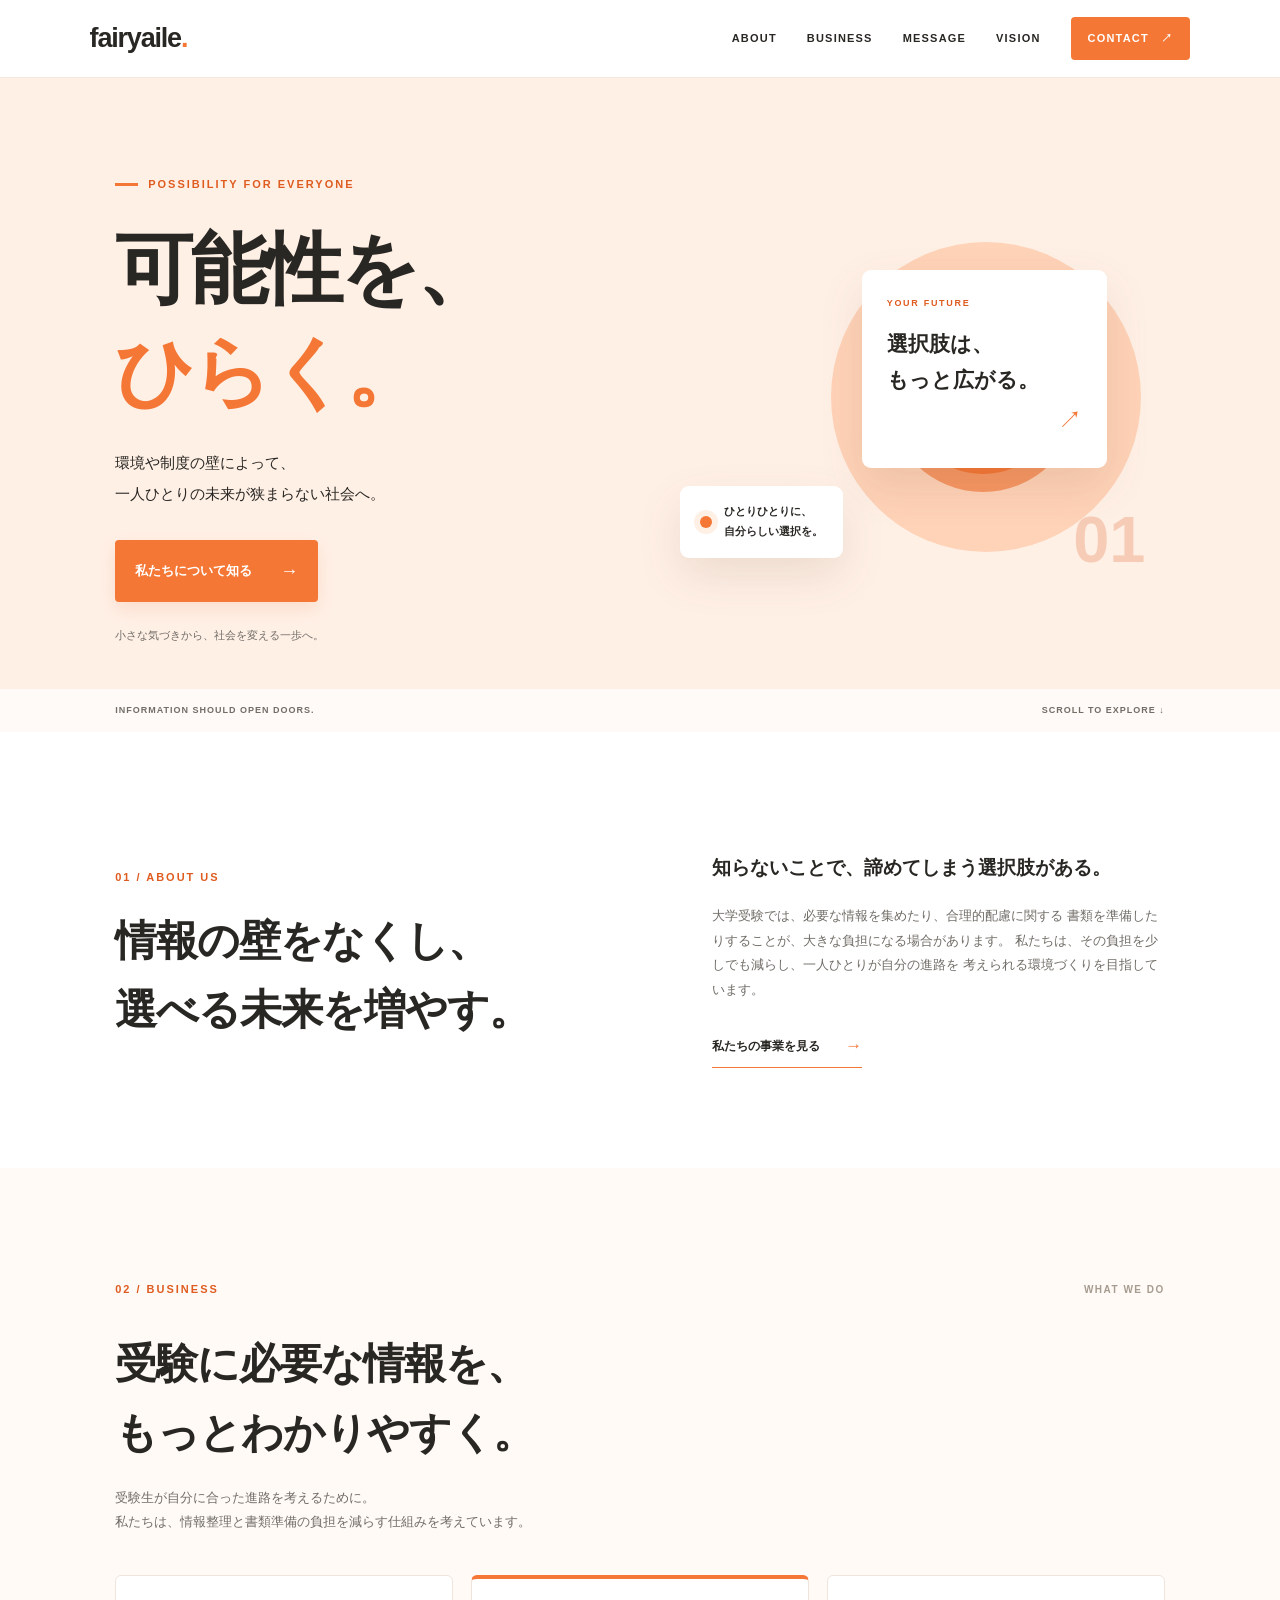
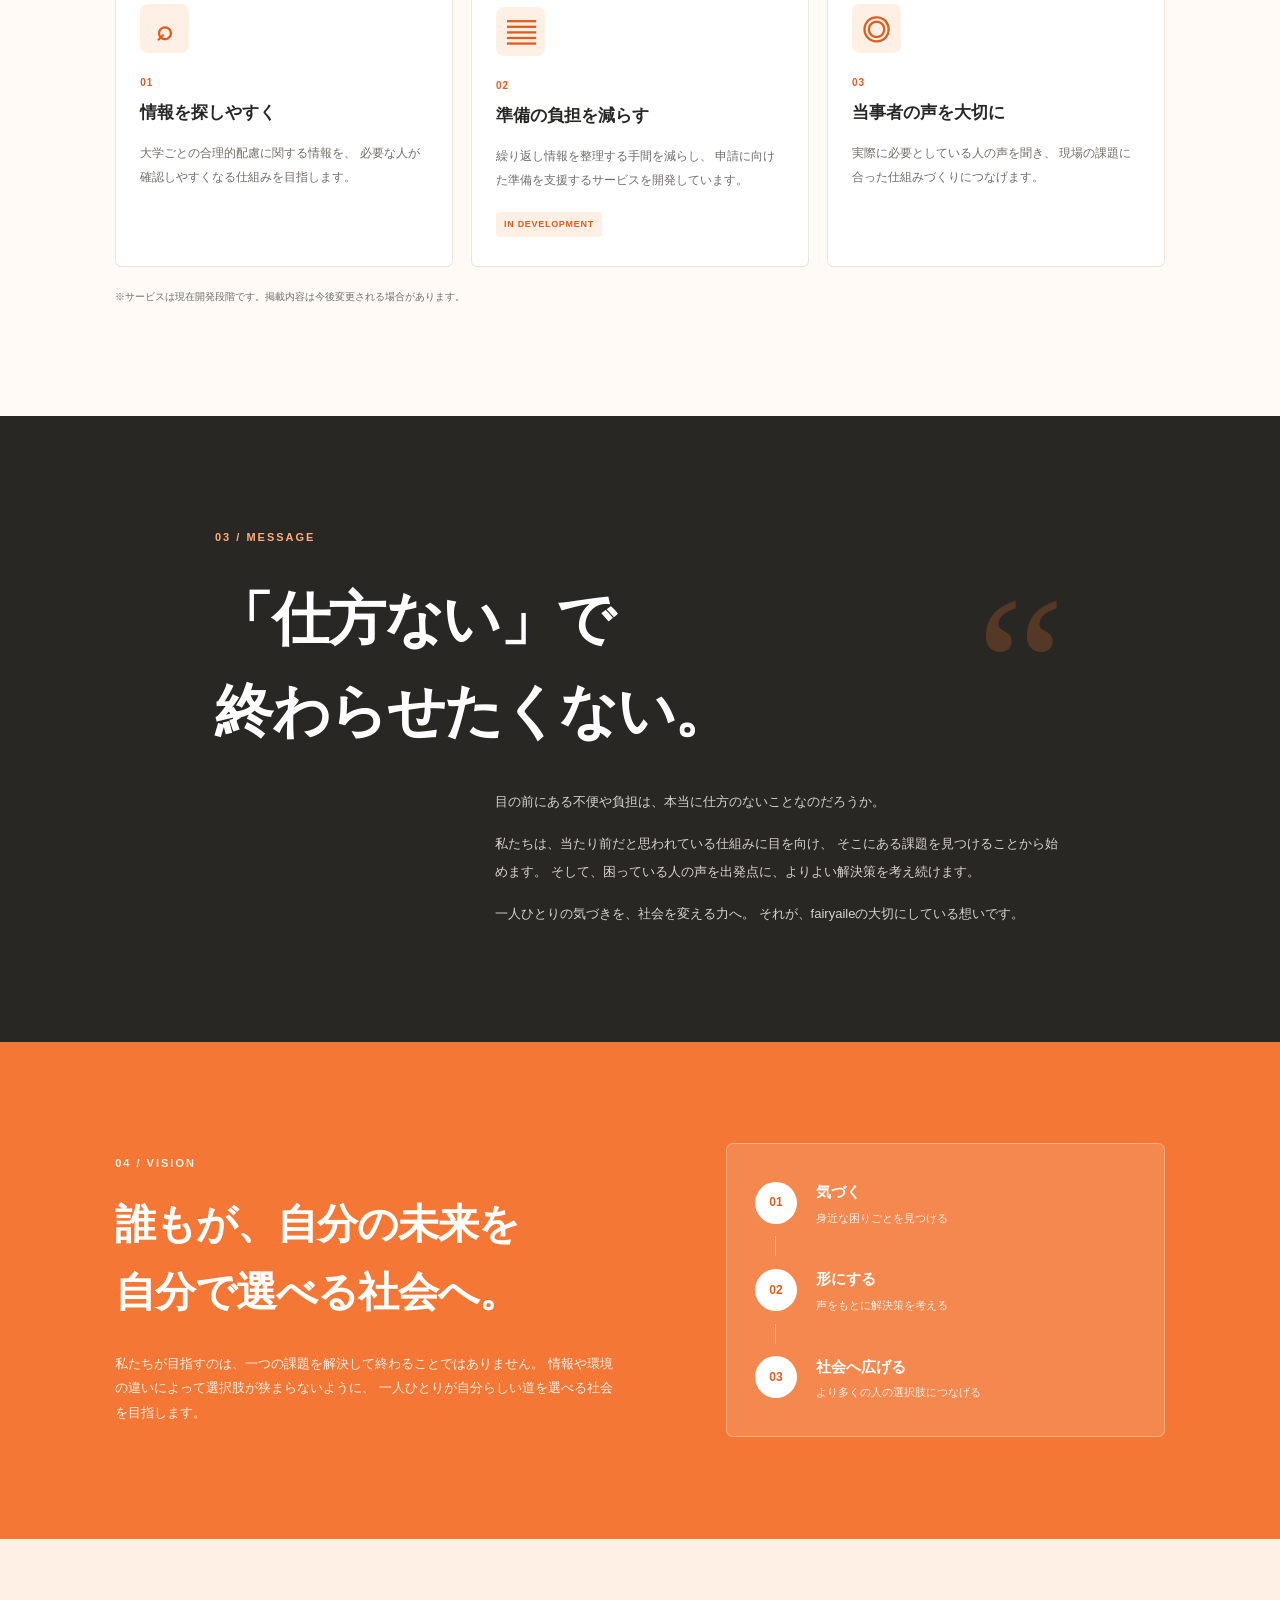
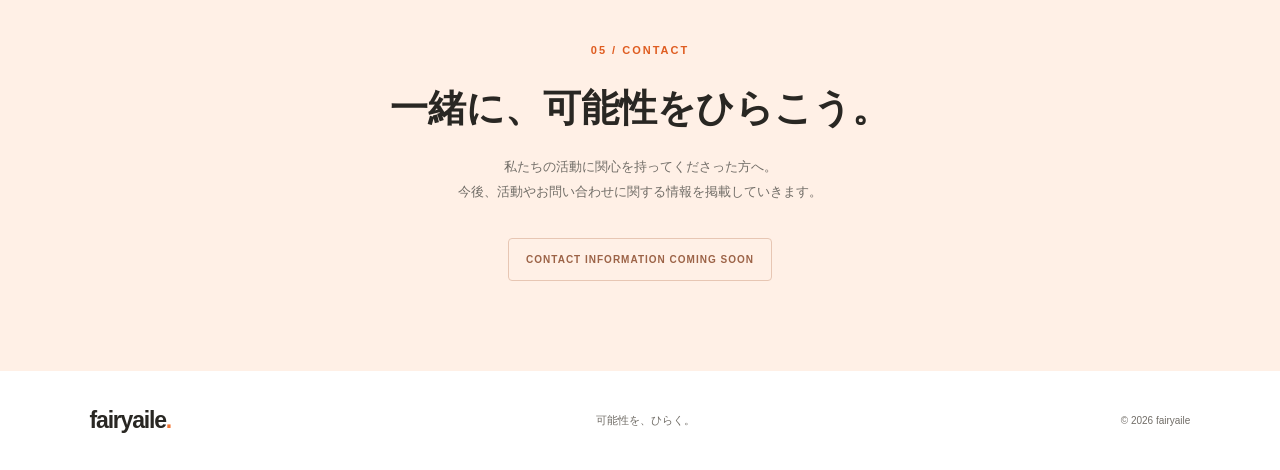
==== index.html @ a276e77e "Add files via upload" ====
<!DOCTYPE html>
<html lang="ja">
<head>
  <meta charset="UTF-8">
  <meta name="viewport" content="width=device-width, initial-scale=1.0">
  <meta name="description" content="fairyaileは、大学受験で合理的配慮を求める受験生の情報整理や書類準備の負担を減らすことを目指しています。">
  <title>fairyaile｜可能性を、ひらく。</title>
  <link rel="stylesheet" href="style.css">
</head>
<body>

  <header class="header">
    <a href="#top" class="logo">fairyaile<span>.</span></a>

    <button class="menu-toggle" aria-label="メニューを開く"
      aria-expanded="false">
      <span></span><span></span>
    </button>

    <nav class="nav">
      <a href="#about">ABOUT</a>
      <a href="#business">BUSINESS</a>
      <a href="#message">MESSAGE</a>
      <a href="#vision">VISION</a>
      <a href="#contact" class="nav-contact">CONTACT <span>↗</span></a>
    </nav>
  </header>

  <main>
    <section class="hero" id="top">
      <div class="hero-content">
        <p class="eyebrow"><span></span> POSSIBILITY FOR EVERYONE</p>

        <h1>可能性を、<br><span>ひらく。</span></h1>

        <p class="hero-description">
          環境や制度の壁によって、<br>
          一人ひとりの未来が狭まらない社会へ。
        </p>

        <a href="#about" class="primary-button">
          私たちについて知る <span>→</span>
        </a>

        <p class="hero-note">小さな気づきから、社会を変える一歩へ。</p>
      </div>

      <div class="hero-visual" aria-label="可能性が広がることを表現したグラフィック">
        <div class="visual-circle circle-back"></div>
        <div class="visual-circle circle-front"></div>
        <div class="visual-card card-one">
          <span class="mini-label">YOUR FUTURE</span>
          <strong>選択肢は、<br>もっと広がる。</strong>
          <span class="card-arrow">↗</span>
        </div>
        <div class="visual-card card-two">
          <span class="small-dot"></span>
          <span>ひとりひとりに、<br>自分らしい選択を。</span>
        </div>
        <div class="visual-number">01</div>
      </div>

      <div class="hero-bottom">
        <span>INFORMATION SHOULD OPEN DOORS.</span>
        <a href="#about">SCROLL TO EXPLORE ↓</a>
      </div>
    </section>

    <section class="section about" id="about">
      <div class="section-heading">
        <p class="section-label">01 / ABOUT US</p>
        <h2>情報の壁をなくし、<br>選べる未来を増やす。</h2>
      </div>

      <div class="about-content">
        <p class="lead">
          知らないことで、諦めてしまう選択肢がある。
        </p>
        <p>
          大学受験では、必要な情報を集めたり、合理的配慮に関する
          書類を準備したりすることが、大きな負担になる場合があります。
          私たちは、その負担を少しでも減らし、一人ひとりが自分の進路を
          考えられる環境づくりを目指しています。
        </p>
        <a href="#business" class="text-link">私たちの事業を見る <span>→</span></a>
      </div>
    </section>

    <section class="section business" id="business">
      <div class="section-topline">
        <p class="section-label">02 / BUSINESS</p>
        <span class="section-index">WHAT WE DO</span>
      </div>

      <h2>受験に必要な情報を、<br>もっとわかりやすく。</h2>

      <p class="section-intro">
        受験生が自分に合った進路を考えるために。<br>
        私たちは、情報整理と書類準備の負担を減らす仕組みを考えています。
      </p>

      <div class="business-grid">
        <article class="business-card">
          <div class="card-icon icon-search">⌕</div>
          <p class="card-number">01</p>
          <h3>情報を探しやすく</h3>
          <p>
            大学ごとの合理的配慮に関する情報を、
            必要な人が確認しやすくなる仕組みを目指します。
          </p>
        </article>

        <article class="business-card featured-card">
          <div class="card-icon icon-document">▤</div>
          <p class="card-number">02</p>
          <h3>準備の負担を減らす</h3>
          <p>
            繰り返し情報を整理する手間を減らし、
            申請に向けた準備を支援するサービスを開発しています。
          </p>
          <span class="development-label">IN DEVELOPMENT</span>
        </article>

        <article class="business-card">
          <div class="card-icon icon-people">◎</div>
          <p class="card-number">03</p>
          <h3>当事者の声を大切に</h3>
          <p>
            実際に必要としている人の声を聞き、
            現場の課題に合った仕組みづくりにつなげます。
          </p>
        </article>
      </div>

      <p class="business-footnote">
        ※サービスは現在開発段階です。掲載内容は今後変更される場合があります。
      </p>
    </section>

    <section class="message" id="message">
      <div class="message-inner">
        <p class="section-label">03 / MESSAGE</p>
        <p class="message-quote">
          「仕方ない」で<br>
          終わらせたくない。
        </p>
        <div class="message-text">
          <p>
            目の前にある不便や負担は、本当に仕方のないことなのだろうか。
          </p>
          <p>
            私たちは、当たり前だと思われている仕組みに目を向け、
            そこにある課題を見つけることから始めます。
            そして、困っている人の声を出発点に、よりよい解決策を考え続けます。
          </p>
          <p>
            一人ひとりの気づきを、社会を変える力へ。
            それが、fairyaileの大切にしている想いです。
          </p>
        </div>
        <div class="message-decoration">“</div>
      </div>
    </section>

    <section class="vision" id="vision">
      <div class="vision-copy">
        <p class="section-label">04 / VISION</p>
        <h2>誰もが、自分の未来を<br>自分で選べる社会へ。</h2>
        <p>
          私たちが目指すのは、一つの課題を解決して終わることではありません。
          情報や環境の違いによって選択肢が狭まらないように、
          一人ひとりが自分らしい道を選べる社会を目指します。
        </p>
      </div>

      <div class="vision-steps">
        <div class="vision-step">
          <span>01</span>
          <div>
            <strong>気づく</strong>
            <p>身近な困りごとを見つける</p>
          </div>
        </div>
        <div class="step-line"></div>
        <div class="vision-step">
          <span>02</span>
          <div>
            <strong>形にする</strong>
            <p>声をもとに解決策を考える</p>
          </div>
        </div>
        <div class="step-line"></div>
        <div class="vision-step">
          <span>03</span>
          <div>
            <strong>社会へ広げる</strong>
            <p>より多くの人の選択肢につなげる</p>
          </div>
        </div>
      </div>
    </section>

    <section class="contact" id="contact">
      <p class="section-label">05 / CONTACT</p>
      <h2>一緒に、可能性をひらこう。</h2>
      <p>
        私たちの活動に関心を持ってくださった方へ。<br>
        今後、活動やお問い合わせに関する情報を掲載していきます。
      </p>
      <span class="contact-note">CONTACT INFORMATION COMING SOON</span>
    </section>
  </main>

  <footer class="footer">
    <a href="#top" class="logo footer-logo">fairyaile<span>.</span></a>
    <p>可能性を、ひらく。</p>
    <span class="copyright">© <span id="year"></span> fairyaile</span>
  </footer>

  <script src="script.js"></script>
</body>
</html>
---- style.css ----
:root {
  --orange: #f47735;
  --orange-dark: #df5c20;
  --orange-light: #fff0e6;
  --cream: #fffaf6;
  --ink: #292723;
  --muted: #716d67;
  --line: #eee4dc;
  --white: #ffffff;
}

* {
  box-sizing: border-box;
}

html {
  scroll-behavior: smooth;
  scroll-padding-top: 90px;
}

body {
  margin: 0;
  background: var(--white);
  color: var(--ink);
  font-family: "Noto Sans JP", "Yu Gothic", Meiryo, sans-serif;
  line-height: 1.9;
}

a {
  color: inherit;
  text-decoration: none;
}

button {
  font: inherit;
}

.header {
  position: sticky;
  top: 0;
  z-index: 100;
  height: 78px;
  padding: 0 7%;
  display: flex;
  align-items: center;
  justify-content: space-between;
  background: rgba(255, 255, 255, 0.96);
  border-bottom: 1px solid #f3e9e1;
}

.logo {
  font-size: 27px;
  font-weight: 800;
  letter-spacing: -1.2px;
  line-height: 1;
}

.logo span {
  color: var(--orange);
}

.nav {
  display: flex;
  align-items: center;
  gap: 30px;
  font-size: 11px;
  font-weight: 700;
  letter-spacing: 1.2px;
}

.nav a {
  transition: color 0.2s ease;
}

.nav a:hover,
.text-link:hover {
  color: var(--orange-dark);
}

.nav .nav-contact {
  background: var(--orange);
  color: white;
  padding: 11px 17px;
  border-radius: 4px;
}

.nav-contact span {
  margin-left: 8px;
}

.menu-toggle {
  display: none;
}

.hero {
  position: relative;
  overflow: hidden;
  min-height: 610px;
  padding: 85px 9% 75px;
  background: var(--orange-light);
  display: grid;
  grid-template-columns: 1.05fr 0.95fr;
  align-items: center;
  gap: 30px;
}

.hero-content {
  position: relative;
  z-index: 2;
}

.eyebrow,
.section-label {
  color: var(--orange-dark);
  font-size: 11px;
  font-weight: 800;
  letter-spacing: 2px;
}

.eyebrow {
  display: flex;
  align-items: center;
  gap: 10px;
}

.eyebrow span {
  display: inline-block;
  width: 23px;
  height: 3px;
  background: var(--orange);
}

.hero h1 {
  margin: 23px 0;
  font-size: clamp(50px, 6.2vw, 78px);
  line-height: 1.32;
  letter-spacing: -3px;
  font-weight: 800;
}

.hero h1 span {
  color: var(--orange);
}

.hero-description {
  margin-bottom: 30px;
  font-size: 15px;
  line-height: 2.1;
}

.primary-button {
  display: inline-flex;
  align-items: center;
  justify-content: space-between;
  gap: 28px;
  padding: 14px 20px;
  background: var(--orange);
  color: white;
  border-radius: 4px;
  font-size: 13px;
  font-weight: 700;
  box-shadow: 0 7px 18px rgba(223, 92, 32, 0.13);
  transition: background 0.2s, transform 0.2s;
}

.primary-button:hover {
  background: var(--orange-dark);
  transform: translateY(-2px);
}

.primary-button span {
  font-size: 18px;
}

.hero-note {
  margin-top: 23px;
  font-size: 11px;
  color: var(--muted);
}

.hero-visual {
  position: relative;
  min-height: 400px;
}

.visual-circle {
  position: absolute;
  border-radius: 50%;
}

.circle-back {
  width: 310px;
  height: 310px;
  right: 5%;
  top: 8%;
  background: #ffd3b8;
}

.circle-front {
  width: 190px;
  height: 190px;
  right: 18%;
  top: 23%;
  background: var(--orange);
  border: 18px solid rgba(255, 255, 255, 0.23);
}

.visual-card {
  position: absolute;
  z-index: 2;
  background: white;
  border-radius: 9px;
  box-shadow: 0 18px 45px rgba(111, 63, 34, 0.12);
}

.card-one {
  width: 245px;
  right: 12%;
  top: 15%;
  padding: 25px;
}

.mini-label {
  display: block;
  color: var(--orange-dark);
  font-size: 9px;
  letter-spacing: 1.7px;
  font-weight: 800;
}

.card-one strong {
  display: block;
  margin-top: 14px;
  font-size: 21px;
  line-height: 1.7;
}

.card-arrow {
  display: block;
  text-align: right;
  color: var(--orange);
  font-size: 24px;
}

.card-two {
  left: 0;
  bottom: 13%;
  display: flex;
  align-items: center;
  gap: 12px;
  padding: 16px 20px;
  font-size: 11px;
  font-weight: 700;
  line-height: 1.8;
}

.small-dot {
  width: 12px;
  height: 12px;
  flex: 0 0 12px;
  border-radius: 50%;
  background: var(--orange);
  box-shadow: 0 0 0 6px var(--orange-light);
}

.visual-number {
  position: absolute;
  bottom: 2%;
  right: 4%;
  color: rgba(223, 92, 32, 0.24);
  font-size: 65px;
  font-weight: 800;
}

.hero-bottom {
  position: absolute;
  bottom: 0;
  left: 0;
  width: 100%;
  min-height: 43px;
  padding: 0 9%;
  display: flex;
  align-items: center;
  justify-content: space-between;
  background: rgba(255, 255, 255, 0.7);
  font-size: 9px;
  font-weight: 700;
  letter-spacing: 1px;
  color: var(--muted);
}

.section {
  padding: 100px 9%;
}

.about {
  display: grid;
  grid-template-columns: 1fr 0.9fr;
  gap: 9%;
  align-items: center;
}

.section-heading h2,
.business h2,
.vision h2 {
  margin: 18px 0 0;
  font-size: clamp(28px, 3.5vw, 42px);
  line-height: 1.65;
  letter-spacing: -1px;
}

.about-content .lead {
  font-size: 19px;
  font-weight: 800;
  line-height: 1.8;
}

.about-content > p:not(.lead) {
  font-size: 13px;
  color: var(--muted);
}

.text-link {
  display: inline-flex;
  gap: 25px;
  align-items: center;
  margin-top: 14px;
  padding-bottom: 5px;
  border-bottom: 1px solid var(--orange);
  font-size: 12px;
  font-weight: 800;
  transition: color 0.2s;
}

.text-link span {
  color: var(--orange);
  font-size: 17px;
}

.business {
  background: var(--cream);
}

.section-topline {
  display: flex;
  align-items: center;
  justify-content: space-between;
}

.section-index {
  color: #a69b90;
  font-size: 10px;
  letter-spacing: 1.5px;
  font-weight: 700;
}

.section-intro {
  margin: 18px 0 40px;
  font-size: 13px;
  color: var(--muted);
}

.business-grid {
  display: grid;
  grid-template-columns: repeat(3, 1fr);
  gap: 18px;
}

.business-card {
  position: relative;
  min-height: 285px;
  padding: 28px 24px;
  background: white;
  border: 1px solid var(--line);
  border-radius: 6px;
  transition: transform 0.2s, box-shadow 0.2s;
}

.business-card:hover {
  transform: translateY(-4px);
  box-shadow: 0 14px 30px rgba(80, 54, 34, 0.07);
}

.featured-card {
  border-top: 4px solid var(--orange);
}

.card-icon {
  display: grid;
  place-items: center;
  width: 49px;
  height: 49px;
  border-radius: 8px;
  background: var(--orange-light);
  color: var(--orange-dark);
  font-size: 28px;
  font-weight: 700;
}

.card-number {
  margin: 20px 0 5px;
  color: var(--orange-dark);
  font-size: 10px;
  font-weight: 800;
  letter-spacing: 1px;
}

.business-card h3 {
  margin: 5px 0 12px;
  font-size: 17px;
}

.business-card > p:not(.card-number) {
  font-size: 12px;
  color: var(--muted);
  line-height: 2;
}

.development-label {
  display: inline-block;
  margin-top: 8px;
  padding: 4px 8px;
  border-radius: 3px;
  background: var(--orange-light);
  color: var(--orange-dark);
  font-size: 9px;
  font-weight: 800;
  letter-spacing: 0.7px;
}

.business-footnote {
  margin-top: 20px;
  color: var(--muted);
  font-size: 10px;
}

.message {
  padding: 100px 9%;
  background: #292723;
  color: white;
}

.message-inner {
  position: relative;
  max-width: 850px;
  margin: auto;
}

.message .section-label {
  color: #ffad7d;
}

.message-quote {
  position: relative;
  z-index: 1;
  margin: 25px 0 30px;
  font-size: clamp(36px, 5vw, 58px);
  line-height: 1.6;
  font-weight: 800;
  letter-spacing: -1.5px;
}

.message-text {
  max-width: 570px;
  margin-left: auto;
  color: #d8d3ce;
  font-size: 13px;
  line-height: 2.2;
}

.message-decoration {
  position: absolute;
  top: 40px;
  right: 0;
  color: rgba(244, 119, 53, 0.22);
  font-family: Georgia, serif;
  font-size: 200px;
  line-height: 1;
}

.vision {
  display: grid;
  grid-template-columns: 1fr 0.85fr;
  gap: 9%;
  align-items: center;
  padding: 100px 9%;
  background: var(--orange);
  color: white;
}

.vision .section-label {
  color: #fff0e6;
}

.vision h2 {
  font-size: clamp(29px, 3.4vw, 41px);
}

.vision-copy > p:last-child {
  margin-top: 25px;
  max-width: 500px;
  font-size: 13px;
  color: rgba(255, 255, 255, 0.9);
}

.vision-steps {
  padding: 25px 28px;
  background: rgba(255, 255, 255, 0.13);
  border: 1px solid rgba(255, 255, 255, 0.3);
  border-radius: 7px;
}

.vision-step {
  display: flex;
  align-items: center;
  gap: 19px;
  padding: 8px 0;
}

.vision-step > span {
  display: grid;
  place-items: center;
  width: 42px;
  height: 42px;
  flex: 0 0 42px;
  border-radius: 50%;
  background: white;
  color: var(--orange-dark);
  font-size: 12px;
  font-weight: 800;
}

.vision-step strong {
  font-size: 15px;
}

.vision-step p {
  margin: 0;
  font-size: 11px;
  color: rgba(255, 255, 255, 0.86);
}

.step-line {
  width: 1px;
  height: 20px;
  margin-left: 20px;
  background: rgba(255, 255, 255, 0.5);
}

.contact {
  padding: 90px 9%;
  text-align: center;
  background: var(--orange-light);
}

.contact h2 {
  margin: 17px 0;
  font-size: clamp(25px, 3.5vw, 38px);
  line-height: 1.6;
}

.contact > p:not(.section-label) {
  font-size: 13px;
  color: var(--muted);
}

.contact-note {
  display: inline-block;
  margin-top: 20px;
  padding: 11px 17px;
  border: 1px solid #e7c6b3;
  border-radius: 4px;
  color: #9c6347;
  font-size: 10px;
  font-weight: 800;
  letter-spacing: 1px;
}

.footer {
  display: flex;
  align-items: center;
  justify-content: space-between;
  gap: 20px;
  padding: 28px 7%;
  background: white;
}

.footer-logo {
  font-size: 23px;
}

.footer > p {
  color: var(--muted);
  font-size: 11px;
}

.copyright {
  color: var(--muted);
  font-size: 10px;
}

@media (max-width: 900px) {
  .header {
    padding: 0 5%;
  }

  .nav {
    gap: 17px;
  }

  .hero {
    padding-left: 6%;
    padding-right: 6%;
  }

  .section,
  .message,
  .vision,
  .contact {
    padding-left: 6%;
    padding-right: 6%;
  }

  .hero-visual {
    transform: scale(0.9);
    transform-origin: center;
  }

  .business-grid {
    gap: 12px;
  }

  .business-card {
    padding: 22px 17px;
  }
}

@media (max-width: 650px) {
  html {
    scroll-padding-top: 70px;
  }

  .header {
    height: 68px;
  }

  .logo {
    font-size: 25px;
  }

  .menu-toggle {
    display: flex;
    flex-direction: column;
    justify-content: center;
    gap: 6px;
    width: 42px;
    height: 42px;
    padding: 8px;
    border: 0;
    background: transparent;
    cursor: pointer;
  }

  .menu-toggle span {
    display: block;
    width: 24px;
    height: 2px;
    background: var(--ink);
  }

  .nav {
    position: absolute;
    top: 68px;
    left: 0;
    right: 0;
    display: none;
    flex-direction: column;
    align-items: stretch;
    gap: 0;
    padding: 12px 6% 22px;
    background: white;
    border-bottom: 1px solid var(--line);
  }

  .nav.is-open {
    display: flex;
  }

  .nav a {
    padding: 13px 0;
  }

  .nav .nav-contact {
    margin-top: 7px;
    padding: 11px 14px;
    text-align: center;
  }

  .hero {
    display: flex;
    flex-direction: column;
    align-items: stretch;
    gap: 0;
    padding: 55px 7% 75px;
  }

  .hero h1 {
    font-size: clamp(47px, 13vw, 65px);
    letter-spacing: -2px;
  }

  .hero-description {
    font-size: 13px;
  }

  .hero-visual {
    min-height: 320px;
    width: 100%;
    margin-top: 10px;
    transform: none;
  }

  .circle-back {
    width: 245px;
    height: 245px;
    right: 4%;
  }

  .circle-front {
    width: 150px;
    height: 150px;
    right: 18%;
    top: 23%;
  }

  .card-one {
    width: 205px;
    right: 8%;
    top: 15%;
    padding: 18px;
  }

  .card-one strong {
    font-size: 18px;
  }

  .card-two {
    bottom: 10%;
    left: 0;
    padding: 12px 14px;
    font-size: 10px;
  }

  .visual-number {
    font-size: 48px;
  }

  .hero-bottom {
    padding: 0 6%;
    font-size: 8px;
    gap: 10px;
  }

  .section,
  .message,
  .vision,
  .contact {
    padding: 70px 7%;
  }

  .about,
  .vision {
    grid-template-columns: 1fr;
    gap: 24px;
  }

  .section-heading h2,
  .business h2,
  .vision h2 {
    font-size: 29px;
  }

  .about-content .lead {
    font-size: 17px;
  }

  .business-grid {
    grid-template-columns: 1fr;
    gap: 15px;
  }

  .business-card {
    min-height: auto;
    padding: 24px;
  }

  .business-card h3 {
    font-size: 18px;
  }

  .business-card > p:not(.card-number) {
    font-size: 13px;
  }

  .message-quote {
    font-size: 39px;
  }

  .message-decoration {
    top: 50px;
    font-size: 140px;
  }

  .message-text {
    font-size: 12px;
  }

  .vision-steps {
    padding: 20px;
  }

  .contact h2 {
    font-size: 27px;
  }

  .footer {
    flex-wrap: wrap;
    padding: 25px 7%;
  }

  .footer > p {
    display: none;
  }
}

@media (prefers-reduced-motion: reduce) {
  html {
    scroll-behavior: auto;
  }

  *,
  *::before,
  *::after {
    transition-duration: 0.01ms !important;
  }
}
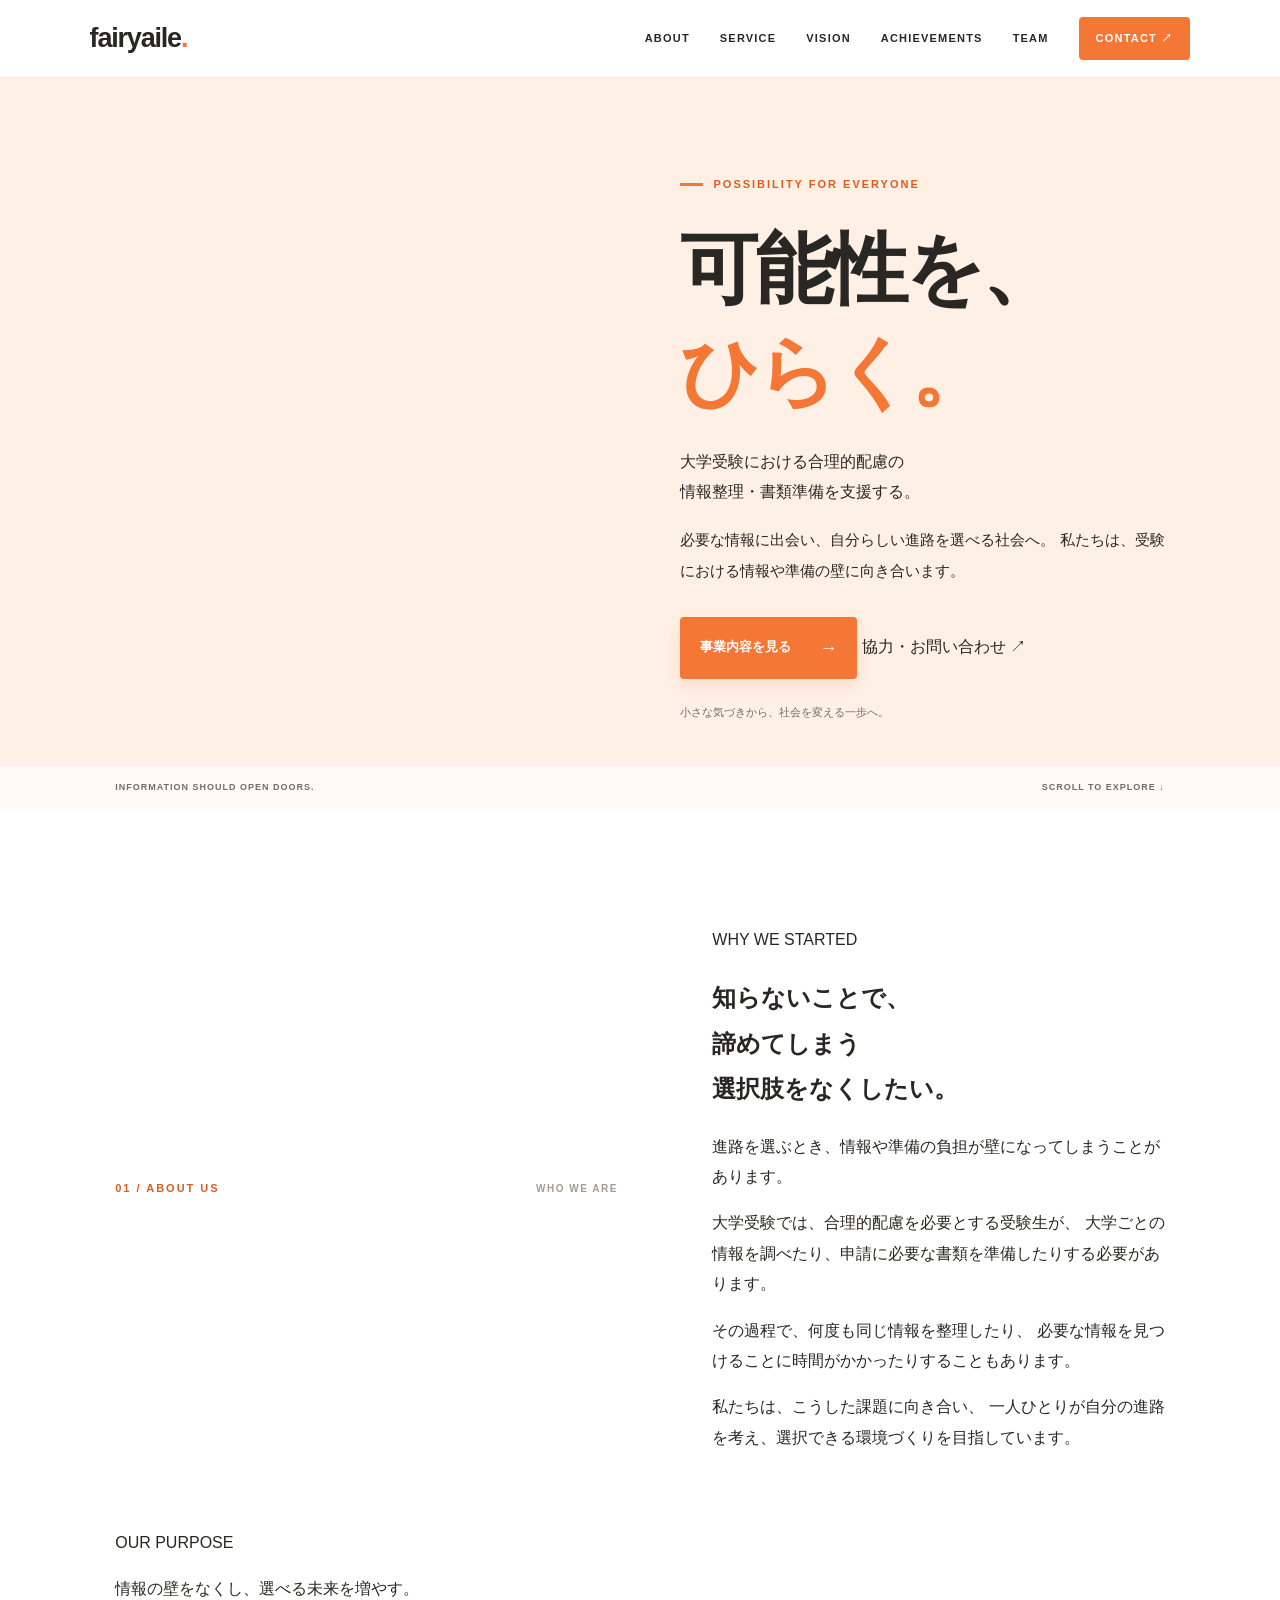
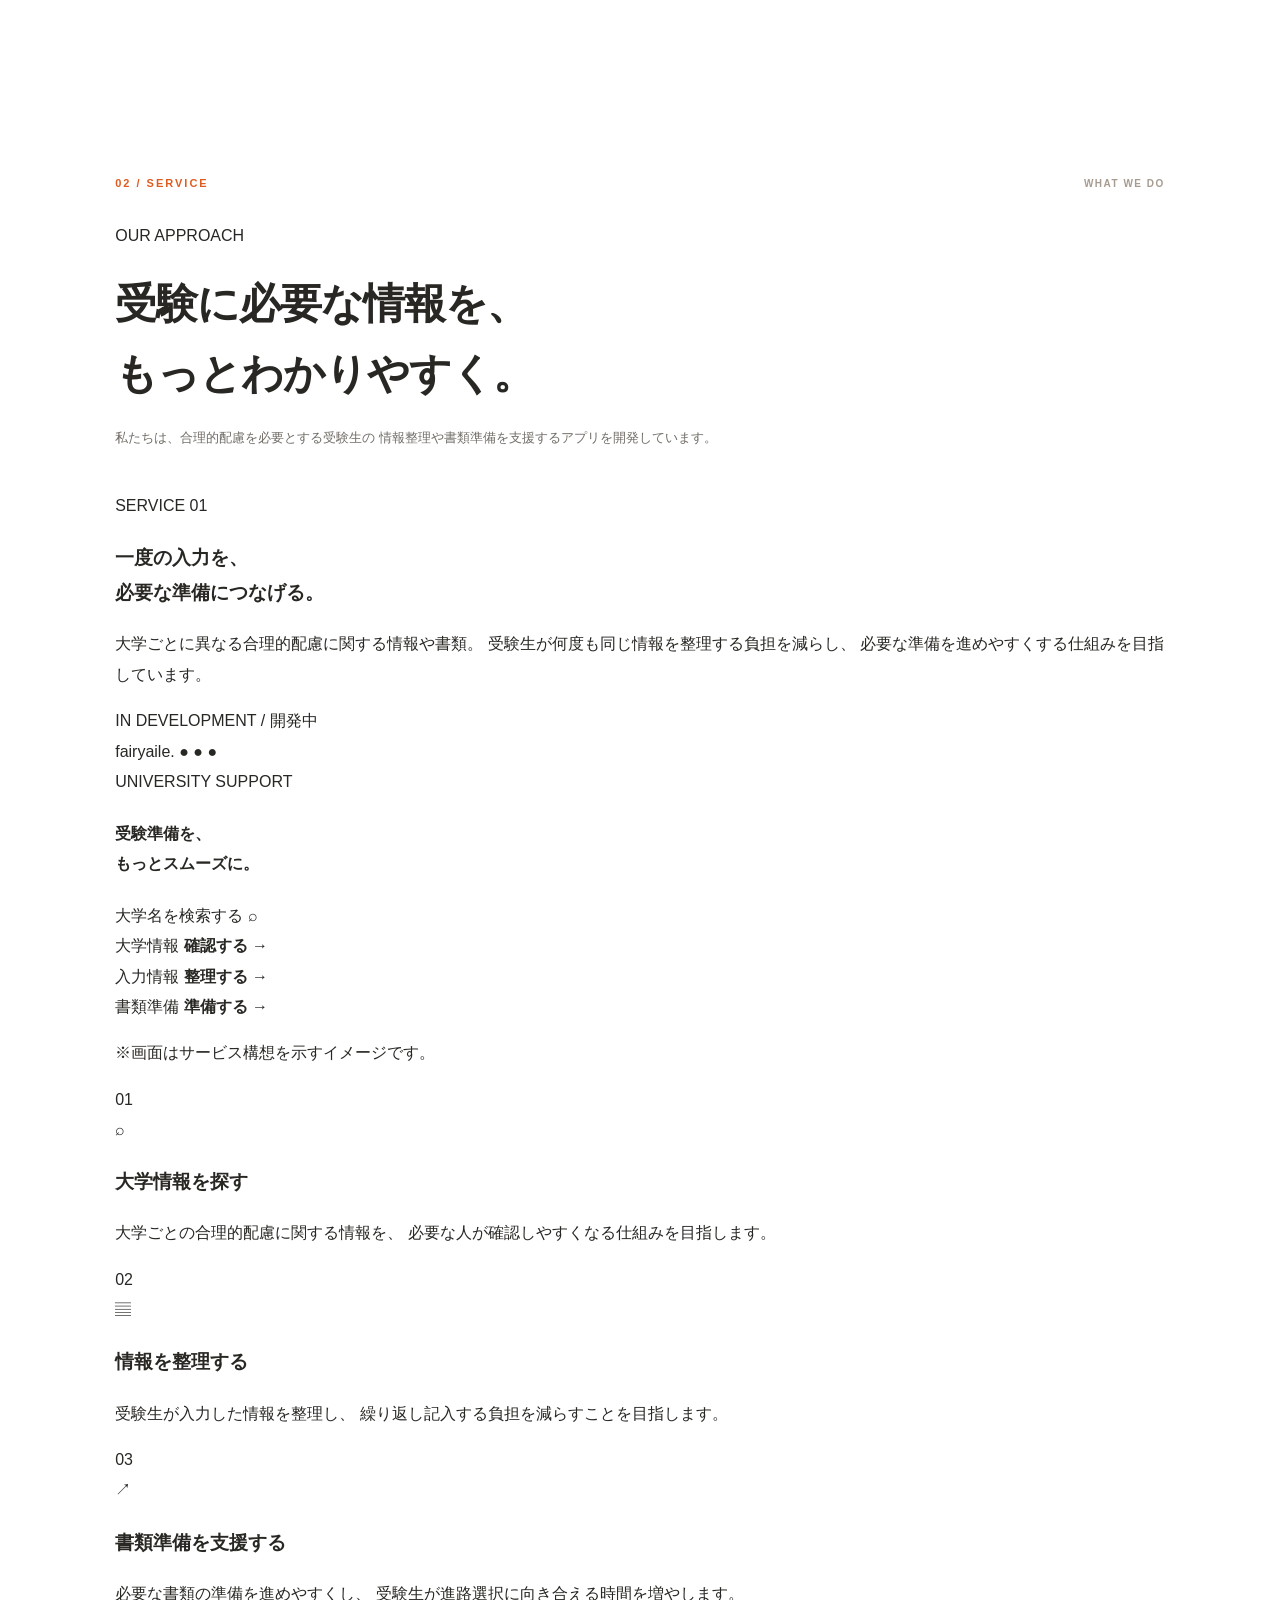
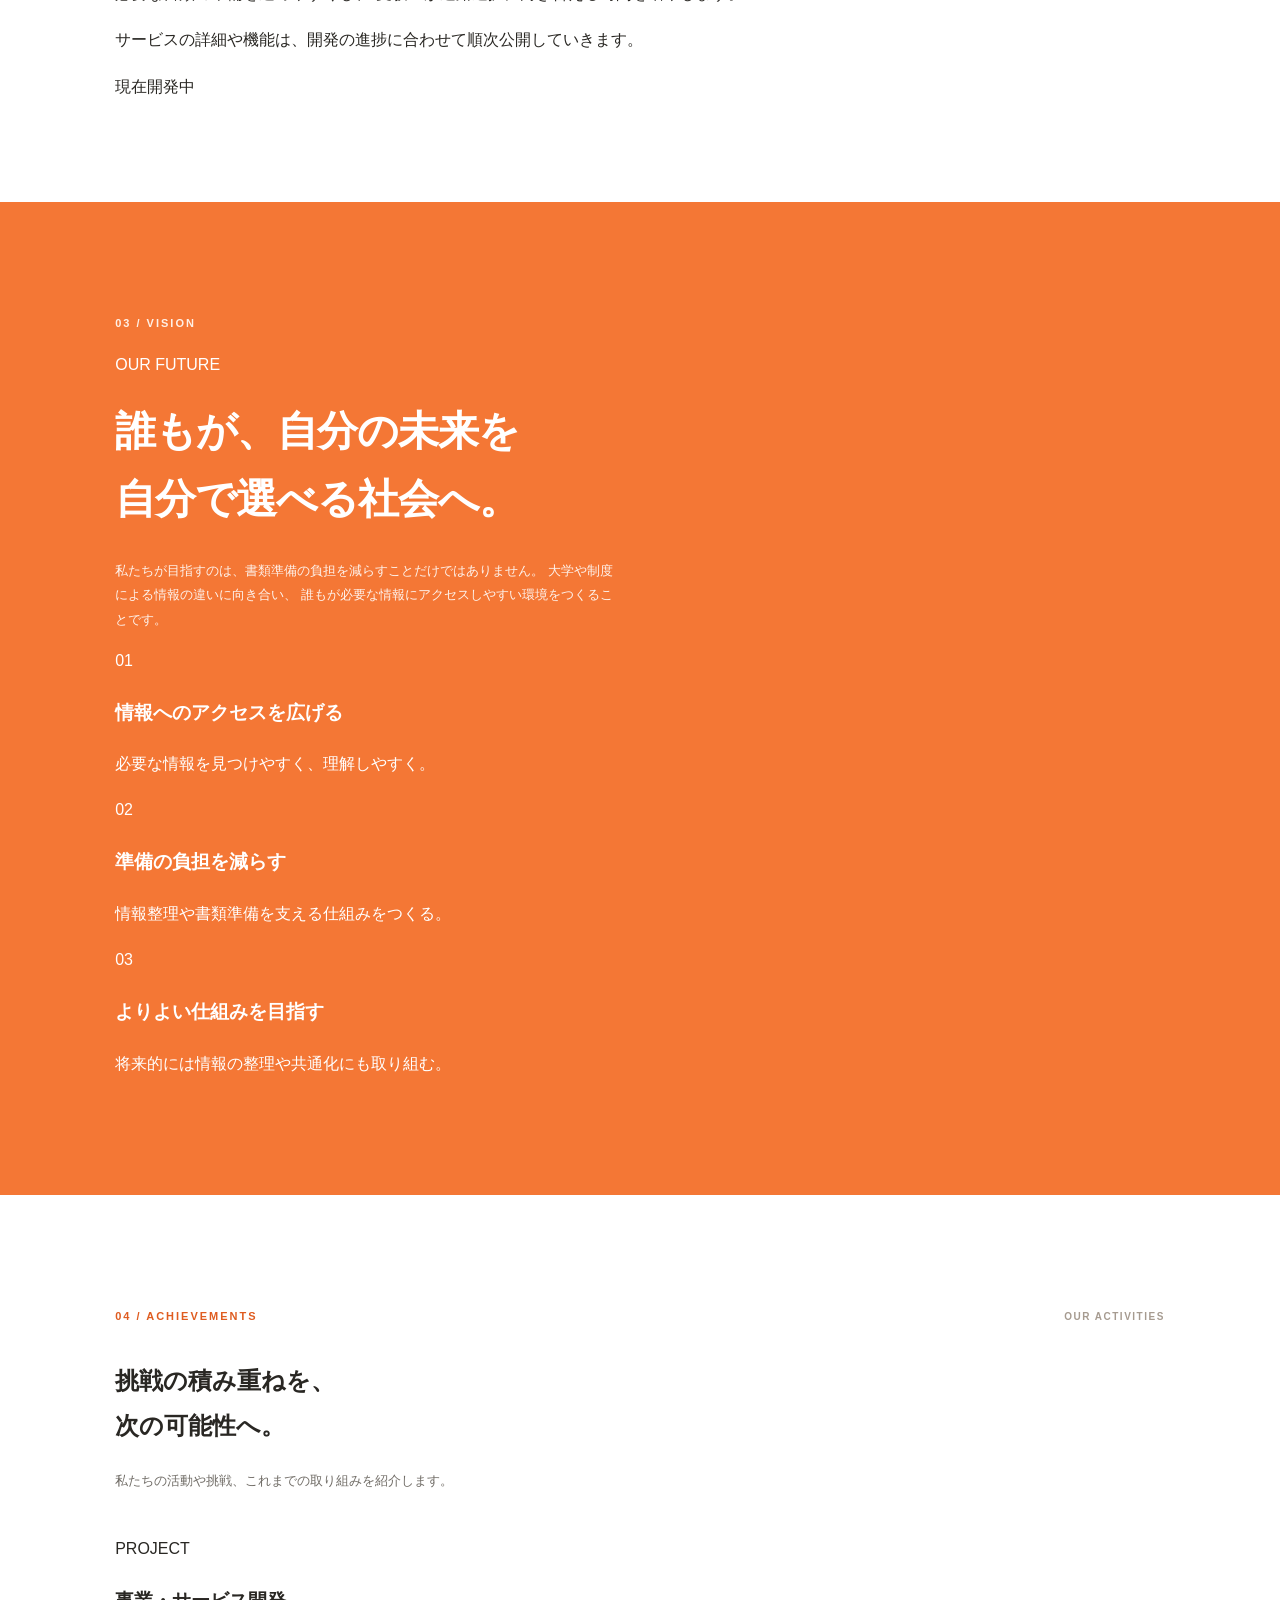
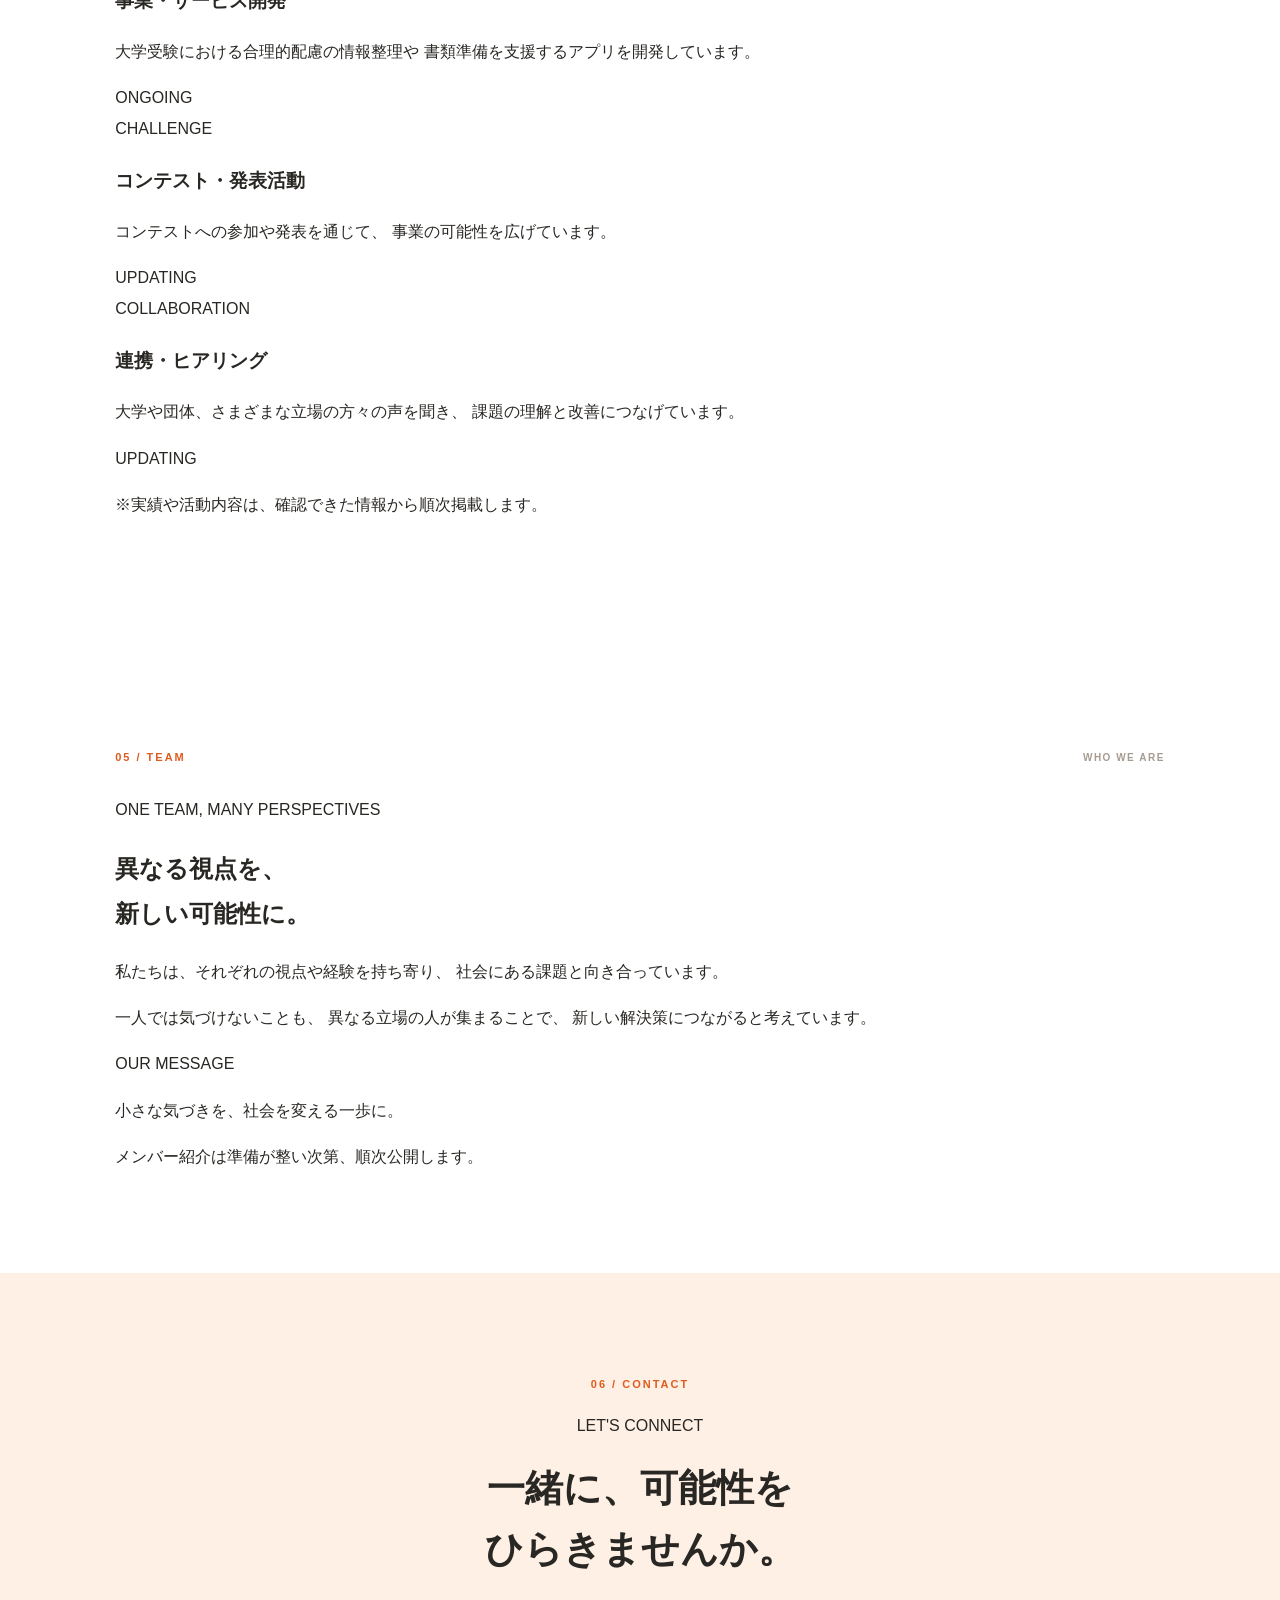
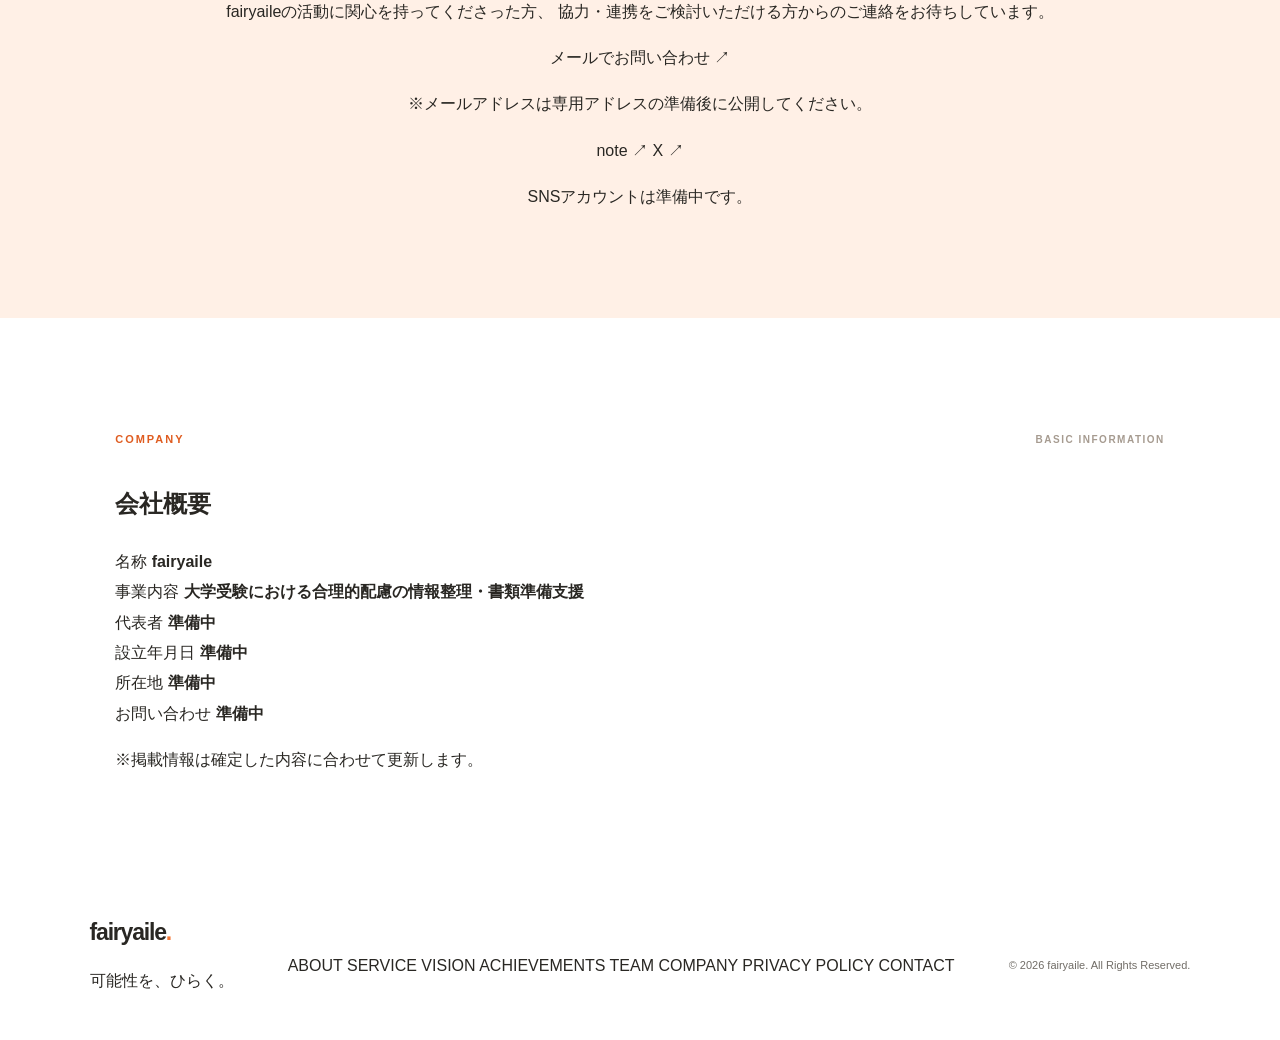
==== commit 9c9a3523: "Update index.html" ====
--- a/index.html
+++ b/index.html
@@ -1,64 +1,77 @@
-
 <!DOCTYPE html>
 <html lang="ja">
 <head>
   <meta charset="UTF-8">
   <meta name="viewport" content="width=device-width, initial-scale=1.0">
-  <meta name="description" content="fairyaileは、大学受験で合理的配慮を求める受験生の情報整理や書類準備の負担を減らすことを目指しています。">
+  <meta name="description" content="fairyaileは、大学受験における合理的配慮の情報整理や書類準備を支援し、一人ひとりが自分の未来を選べる社会を目指します。">
+  <meta name="theme-color" content="#f47735">
   <title>fairyaile｜可能性を、ひらく。</title>
   <link rel="stylesheet" href="style.css">
 </head>
+
 <body>
 
+  <!-- HEADER -->
   <header class="header">
     <a href="#top" class="logo">fairyaile<span>.</span></a>
 
-    <button class="menu-toggle" aria-label="メニューを開く"
-      aria-expanded="false">
-      <span></span><span></span>
+    <button class="menu-toggle"
+      aria-label="メニューを開く"
+      aria-expanded="false"
+      aria-controls="global-nav">
+      <span></span>
+      <span></span>
     </button>
 
-    <nav class="nav">
+    <nav class="nav" id="global-nav">
       <a href="#about">ABOUT</a>
-      <a href="#business">BUSINESS</a>
-      <a href="#message">MESSAGE</a>
+      <a href="#service">SERVICE</a>
       <a href="#vision">VISION</a>
-      <a href="#contact" class="nav-contact">CONTACT <span>↗</span></a>
+      <a href="#achievements">ACHIEVEMENTS</a>
+      <a href="#team">TEAM</a>
+      <a href="#contact" class="nav-contact">CONTACT ↗</a>
     </nav>
   </header>
 
   <main>
+
+    <!-- HERO -->
     <section class="hero" id="top">
+      <div class="hero-overlay"></div>
+
       <div class="hero-content">
-        <p class="eyebrow"><span></span> POSSIBILITY FOR EVERYONE</p>
-
-        <h1>可能性を、<br><span>ひらく。</span></h1>
+        <p class="eyebrow">
+          <span></span>
+          POSSIBILITY FOR EVERYONE
+        </p>
+
+        <h1>
+          可能性を、<br>
+          <span>ひらく。</span>
+        </h1>
+
+        <p class="hero-lead">
+          大学受験における合理的配慮の<br class="pc-only">
+          情報整理・書類準備を支援する。
+        </p>
 
         <p class="hero-description">
-          環境や制度の壁によって、<br>
-          一人ひとりの未来が狭まらない社会へ。
-        </p>
-
-        <a href="#about" class="primary-button">
-          私たちについて知る <span>→</span>
-        </a>
-
-        <p class="hero-note">小さな気づきから、社会を変える一歩へ。</p>
-      </div>
-
-      <div class="hero-visual" aria-label="可能性が広がることを表現したグラフィック">
-        <div class="visual-circle circle-back"></div>
-        <div class="visual-circle circle-front"></div>
-        <div class="visual-card card-one">
-          <span class="mini-label">YOUR FUTURE</span>
-          <strong>選択肢は、<br>もっと広がる。</strong>
-          <span class="card-arrow">↗</span>
-        </div>
-        <div class="visual-card card-two">
-          <span class="small-dot"></span>
-          <span>ひとりひとりに、<br>自分らしい選択を。</span>
-        </div>
-        <div class="visual-number">01</div>
+          必要な情報に出会い、自分らしい進路を選べる社会へ。
+          私たちは、受験における情報や準備の壁に向き合います。
+        </p>
+
+        <div class="hero-buttons">
+          <a href="#service" class="primary-button">
+            事業内容を見る <span>→</span>
+          </a>
+          <a href="#contact" class="secondary-button">
+            協力・お問い合わせ <span>↗</span>
+          </a>
+        </div>
+
+        <p class="hero-note">
+          小さな気づきから、社会を変える一歩へ。
+        </p>
       </div>
 
       <div class="hero-bottom">
@@ -67,157 +80,398 @@
       </div>
     </section>
 
+
+    <!-- ABOUT -->
     <section class="section about" id="about">
+      <div class="section-topline">
+        <p class="section-label">01 / ABOUT US</p>
+        <span class="section-index">WHO WE ARE</span>
+      </div>
+
+      <div class="about-grid">
+        <div class="about-heading">
+          <p class="small-heading">WHY WE STARTED</p>
+          <h2>
+            知らないことで、<br>
+            諦めてしまう<br>
+            選択肢をなくしたい。
+          </h2>
+        </div>
+
+        <div class="about-text">
+          <p class="lead">
+            進路を選ぶとき、情報や準備の負担が壁になってしまうことがあります。
+          </p>
+
+          <p>
+            大学受験では、合理的配慮を必要とする受験生が、
+            大学ごとの情報を調べたり、申請に必要な書類を準備したりする必要があります。
+          </p>
+
+          <p>
+            その過程で、何度も同じ情報を整理したり、
+            必要な情報を見つけることに時間がかかったりすることもあります。
+          </p>
+
+          <p>
+            私たちは、こうした課題に向き合い、
+            一人ひとりが自分の進路を考え、選択できる環境づくりを目指しています。
+          </p>
+        </div>
+      </div>
+
+      <div class="about-message">
+        <span>OUR PURPOSE</span>
+        <p>情報の壁をなくし、選べる未来を増やす。</p>
+      </div>
+    </section>
+
+
+    <!-- SERVICE -->
+    <section class="section service" id="service">
+      <div class="section-topline">
+        <p class="section-label">02 / SERVICE</p>
+        <span class="section-index">WHAT WE DO</span>
+      </div>
+
       <div class="section-heading">
-        <p class="section-label">01 / ABOUT US</p>
-        <h2>情報の壁をなくし、<br>選べる未来を増やす。</h2>
-      </div>
-
-      <div class="about-content">
-        <p class="lead">
-          知らないことで、諦めてしまう選択肢がある。
-        </p>
-        <p>
-          大学受験では、必要な情報を集めたり、合理的配慮に関する
-          書類を準備したりすることが、大きな負担になる場合があります。
-          私たちは、その負担を少しでも減らし、一人ひとりが自分の進路を
-          考えられる環境づくりを目指しています。
-        </p>
-        <a href="#business" class="text-link">私たちの事業を見る <span>→</span></a>
-      </div>
-    </section>
-
-    <section class="section business" id="business">
-      <div class="section-topline">
-        <p class="section-label">02 / BUSINESS</p>
-        <span class="section-index">WHAT WE DO</span>
-      </div>
-
-      <h2>受験に必要な情報を、<br>もっとわかりやすく。</h2>
-
-      <p class="section-intro">
-        受験生が自分に合った進路を考えるために。<br>
-        私たちは、情報整理と書類準備の負担を減らす仕組みを考えています。
-      </p>
-
-      <div class="business-grid">
-        <article class="business-card">
-          <div class="card-icon icon-search">⌕</div>
-          <p class="card-number">01</p>
-          <h3>情報を探しやすく</h3>
+        <p class="small-heading">OUR APPROACH</p>
+        <h2>
+          受験に必要な情報を、<br>
+          もっとわかりやすく。
+        </h2>
+        <p class="section-intro">
+          私たちは、合理的配慮を必要とする受験生の
+          情報整理や書類準備を支援するアプリを開発しています。
+        </p>
+      </div>
+
+      <div class="service-main">
+        <div class="service-main-text">
+          <span class="service-number">SERVICE 01</span>
+          <h3>一度の入力を、<br>必要な準備につなげる。</h3>
+          <p>
+            大学ごとに異なる合理的配慮に関する情報や書類。
+            受験生が何度も同じ情報を整理する負担を減らし、
+            必要な準備を進めやすくする仕組みを目指しています。
+          </p>
+          <span class="status-label">IN DEVELOPMENT / 開発中</span>
+        </div>
+
+        <div class="service-visual">
+          <div class="mockup">
+            <div class="mockup-top">
+              <span class="mockup-logo">fairyaile.</span>
+              <span class="mockup-menu">● ● ●</span>
+            </div>
+            <div class="mockup-content">
+              <span class="mockup-label">UNIVERSITY SUPPORT</span>
+              <h4>受験準備を、<br>もっとスムーズに。</h4>
+              <div class="mockup-search">大学名を検索する <span>⌕</span></div>
+              <div class="mockup-row">
+                <span>大学情報</span>
+                <strong>確認する →</strong>
+              </div>
+              <div class="mockup-row">
+                <span>入力情報</span>
+                <strong>整理する →</strong>
+              </div>
+              <div class="mockup-row">
+                <span>書類準備</span>
+                <strong>準備する →</strong>
+              </div>
+            </div>
+          </div>
+          <p class="visual-caption">※画面はサービス構想を示すイメージです。</p>
+        </div>
+      </div>
+
+      <div class="feature-grid">
+        <article class="feature-card">
+          <span class="feature-index">01</span>
+          <div class="feature-icon">⌕</div>
+          <h3>大学情報を探す</h3>
           <p>
             大学ごとの合理的配慮に関する情報を、
             必要な人が確認しやすくなる仕組みを目指します。
           </p>
         </article>
 
-        <article class="business-card featured-card">
-          <div class="card-icon icon-document">▤</div>
-          <p class="card-number">02</p>
-          <h3>準備の負担を減らす</h3>
-          <p>
-            繰り返し情報を整理する手間を減らし、
-            申請に向けた準備を支援するサービスを開発しています。
-          </p>
-          <span class="development-label">IN DEVELOPMENT</span>
-        </article>
-
-        <article class="business-card">
-          <div class="card-icon icon-people">◎</div>
-          <p class="card-number">03</p>
-          <h3>当事者の声を大切に</h3>
-          <p>
-            実際に必要としている人の声を聞き、
-            現場の課題に合った仕組みづくりにつなげます。
-          </p>
-        </article>
-      </div>
-
-      <p class="business-footnote">
-        ※サービスは現在開発段階です。掲載内容は今後変更される場合があります。
+        <article class="feature-card">
+          <span class="feature-index">02</span>
+          <div class="feature-icon">▤</div>
+          <h3>情報を整理する</h3>
+          <p>
+            受験生が入力した情報を整理し、
+            繰り返し記入する負担を減らすことを目指します。
+          </p>
+        </article>
+
+        <article class="feature-card">
+          <span class="feature-index">03</span>
+          <div class="feature-icon">↗</div>
+          <h3>書類準備を支援する</h3>
+          <p>
+            必要な書類の準備を進めやすくし、
+            受験生が進路選択に向き合える時間を増やします。
+          </p>
+        </article>
+      </div>
+
+      <div class="service-bottom">
+        <p>
+          サービスの詳細や機能は、開発の進捗に合わせて順次公開していきます。
+        </p>
+        <span>現在開発中</span>
+      </div>
+    </section>
+
+
+    <!-- VISION -->
+    <section class="vision" id="vision">
+      <div class="vision-inner">
+        <div class="vision-copy">
+          <p class="section-label">03 / VISION</p>
+          <p class="small-heading">OUR FUTURE</p>
+          <h2>
+            誰もが、自分の未来を<br>
+            自分で選べる社会へ。
+          </h2>
+          <p>
+            私たちが目指すのは、書類準備の負担を減らすことだけではありません。
+            大学や制度による情報の違いに向き合い、
+            誰もが必要な情報にアクセスしやすい環境をつくることです。
+          </p>
+        </div>
+
+        <div class="vision-list">
+          <article class="vision-item">
+            <span>01</span>
+            <div>
+              <h3>情報へのアクセスを広げる</h3>
+              <p>必要な情報を見つけやすく、理解しやすく。</p>
+            </div>
+          </article>
+
+          <article class="vision-item">
+            <span>02</span>
+            <div>
+              <h3>準備の負担を減らす</h3>
+              <p>情報整理や書類準備を支える仕組みをつくる。</p>
+            </div>
+          </article>
+
+          <article class="vision-item">
+            <span>03</span>
+            <div>
+              <h3>よりよい仕組みを目指す</h3>
+              <p>将来的には情報の整理や共通化にも取り組む。</p>
+            </div>
+          </article>
+        </div>
+      </div>
+    </section>
+
+
+    <!-- ACHIEVEMENTS -->
+    <section class="section achievements" id="achievements">
+      <div class="section-topline">
+        <p class="section-label">04 / ACHIEVEMENTS</p>
+        <span class="section-index">OUR ACTIVITIES</span>
+      </div>
+
+      <h2>挑戦の積み重ねを、<br>次の可能性へ。</h2>
+
+      <p class="section-intro">
+        私たちの活動や挑戦、これまでの取り組みを紹介します。
       </p>
-    </section>
-
-    <section class="message" id="message">
-      <div class="message-inner">
-        <p class="section-label">03 / MESSAGE</p>
-        <p class="message-quote">
-          「仕方ない」で<br>
-          終わらせたくない。
-        </p>
-        <div class="message-text">
-          <p>
-            目の前にある不便や負担は、本当に仕方のないことなのだろうか。
-          </p>
-          <p>
-            私たちは、当たり前だと思われている仕組みに目を向け、
-            そこにある課題を見つけることから始めます。
-            そして、困っている人の声を出発点に、よりよい解決策を考え続けます。
-          </p>
-          <p>
-            一人ひとりの気づきを、社会を変える力へ。
-            それが、fairyaileの大切にしている想いです。
-          </p>
-        </div>
-        <div class="message-decoration">“</div>
-      </div>
-    </section>
-
-    <section class="vision" id="vision">
-      <div class="vision-copy">
-        <p class="section-label">04 / VISION</p>
-        <h2>誰もが、自分の未来を<br>自分で選べる社会へ。</h2>
+
+      <div class="achievement-grid">
+        <article class="achievement-card">
+          <span class="achievement-category">PROJECT</span>
+          <h3>事業・サービス開発</h3>
+          <p>
+            大学受験における合理的配慮の情報整理や
+            書類準備を支援するアプリを開発しています。
+          </p>
+          <span class="achievement-status">ONGOING</span>
+        </article>
+
+        <article class="achievement-card">
+          <span class="achievement-category">CHALLENGE</span>
+          <h3>コンテスト・発表活動</h3>
+          <p>
+            コンテストへの参加や発表を通じて、
+            事業の可能性を広げています。
+          </p>
+          <span class="achievement-status">UPDATING</span>
+        </article>
+
+        <article class="achievement-card">
+          <span class="achievement-category">COLLABORATION</span>
+          <h3>連携・ヒアリング</h3>
+          <p>
+            大学や団体、さまざまな立場の方々の声を聞き、
+            課題の理解と改善につなげています。
+          </p>
+          <span class="achievement-status">UPDATING</span>
+        </article>
+      </div>
+
+      <p class="section-footnote">
+        ※実績や活動内容は、確認できた情報から順次掲載します。
+      </p>
+    </section>
+
+
+    <!-- TEAM -->
+    <section class="section team" id="team">
+      <div class="section-topline">
+        <p class="section-label">05 / TEAM</p>
+        <span class="section-index">WHO WE ARE</span>
+      </div>
+
+      <div class="team-grid">
+        <div>
+          <p class="small-heading">ONE TEAM, MANY PERSPECTIVES</p>
+          <h2>
+            異なる視点を、<br>
+            新しい可能性に。
+          </h2>
+        </div>
+
+        <div class="team-description">
+          <p>
+            私たちは、それぞれの視点や経験を持ち寄り、
+            社会にある課題と向き合っています。
+          </p>
+          <p>
+            一人では気づけないことも、
+            異なる立場の人が集まることで、
+            新しい解決策につながると考えています。
+          </p>
+        </div>
+      </div>
+
+      <div class="team-message">
+        <span>OUR MESSAGE</span>
         <p>
-          私たちが目指すのは、一つの課題を解決して終わることではありません。
-          情報や環境の違いによって選択肢が狭まらないように、
-          一人ひとりが自分らしい道を選べる社会を目指します。
-        </p>
-      </div>
-
-      <div class="vision-steps">
-        <div class="vision-step">
-          <span>01</span>
-          <div>
-            <strong>気づく</strong>
-            <p>身近な困りごとを見つける</p>
-          </div>
-        </div>
-        <div class="step-line"></div>
-        <div class="vision-step">
-          <span>02</span>
-          <div>
-            <strong>形にする</strong>
-            <p>声をもとに解決策を考える</p>
-          </div>
-        </div>
-        <div class="step-line"></div>
-        <div class="vision-step">
-          <span>03</span>
-          <div>
-            <strong>社会へ広げる</strong>
-            <p>より多くの人の選択肢につなげる</p>
-          </div>
-        </div>
-      </div>
-    </section>
-
+          小さな気づきを、社会を変える一歩に。
+        </p>
+        <span class="team-note">
+          メンバー紹介は準備が整い次第、順次公開します。
+        </span>
+      </div>
+    </section>
+
+
+    <!-- CONTACT -->
     <section class="contact" id="contact">
-      <p class="section-label">05 / CONTACT</p>
-      <h2>一緒に、可能性をひらこう。</h2>
-      <p>
-        私たちの活動に関心を持ってくださった方へ。<br>
-        今後、活動やお問い合わせに関する情報を掲載していきます。
+      <div class="contact-inner">
+        <p class="section-label">06 / CONTACT</p>
+        <p class="small-heading">LET'S CONNECT</p>
+
+        <h2>
+          一緒に、可能性を<br>
+          ひらきませんか。
+        </h2>
+
+        <p class="contact-description">
+          fairyaileの活動に関心を持ってくださった方、
+          協力・連携をご検討いただける方からのご連絡をお待ちしています。
+        </p>
+
+        <div class="contact-actions">
+          <a class="contact-button" href="mailto:CONTACT_EMAIL">
+            メールでお問い合わせ <span>↗</span>
+          </a>
+        </div>
+
+        <p class="contact-caution">
+          ※メールアドレスは専用アドレスの準備後に公開してください。
+        </p>
+
+        <div class="social-links">
+          <a href="#contact" aria-label="noteへのリンク（準備中）">
+            note <span>↗</span>
+          </a>
+          <a href="#contact" aria-label="Xへのリンク（準備中）">
+            X <span>↗</span>
+          </a>
+        </div>
+        <p class="social-note">SNSアカウントは準備中です。</p>
+      </div>
+    </section>
+
+
+    <!-- COMPANY -->
+    <section class="section company" id="company">
+      <div class="section-topline">
+        <p class="section-label">COMPANY</p>
+        <span class="section-index">BASIC INFORMATION</span>
+      </div>
+
+      <h2>会社概要</h2>
+
+      <div class="company-table">
+        <div class="company-row">
+          <span>名称</span>
+          <strong>fairyaile</strong>
+        </div>
+        <div class="company-row">
+          <span>事業内容</span>
+          <strong>大学受験における合理的配慮の情報整理・書類準備支援</strong>
+        </div>
+        <div class="company-row">
+          <span>代表者</span>
+          <strong>準備中</strong>
+        </div>
+        <div class="company-row">
+          <span>設立年月日</span>
+          <strong>準備中</strong>
+        </div>
+        <div class="company-row">
+          <span>所在地</span>
+          <strong>準備中</strong>
+        </div>
+        <div class="company-row">
+          <span>お問い合わせ</span>
+          <strong>準備中</strong>
+        </div>
+      </div>
+
+      <p class="section-footnote">
+        ※掲載情報は確定した内容に合わせて更新します。
       </p>
-      <span class="contact-note">CONTACT INFORMATION COMING SOON</span>
-    </section>
+    </section>
+
   </main>
 
+
+  <!-- FOOTER -->
   <footer class="footer">
-    <a href="#top" class="logo footer-logo">fairyaile<span>.</span></a>
-    <p>可能性を、ひらく。</p>
-    <span class="copyright">© <span id="year"></span> fairyaile</span>
+    <div class="footer-main">
+      <a href="#top" class="logo footer-logo">fairyaile<span>.</span></a>
+      <p>可能性を、ひらく。</p>
+    </div>
+
+    <div class="footer-links">
+      <a href="#about">ABOUT</a>
+      <a href="#service">SERVICE</a>
+      <a href="#vision">VISION</a>
+      <a href="#achievements">ACHIEVEMENTS</a>
+      <a href="#team">TEAM</a>
+      <a href="#company">COMPANY</a>
+      <a href="privacy.html">PRIVACY POLICY</a>
+      <a href="#contact">CONTACT</a>
+    </div>
+
+    <p class="copyright">
+      © <span id="year"></span> fairyaile. All Rights Reserved.
+    </p>
   </footer>
 
   <script src="script.js"></script>
+
 </body>
-</html>+</html>
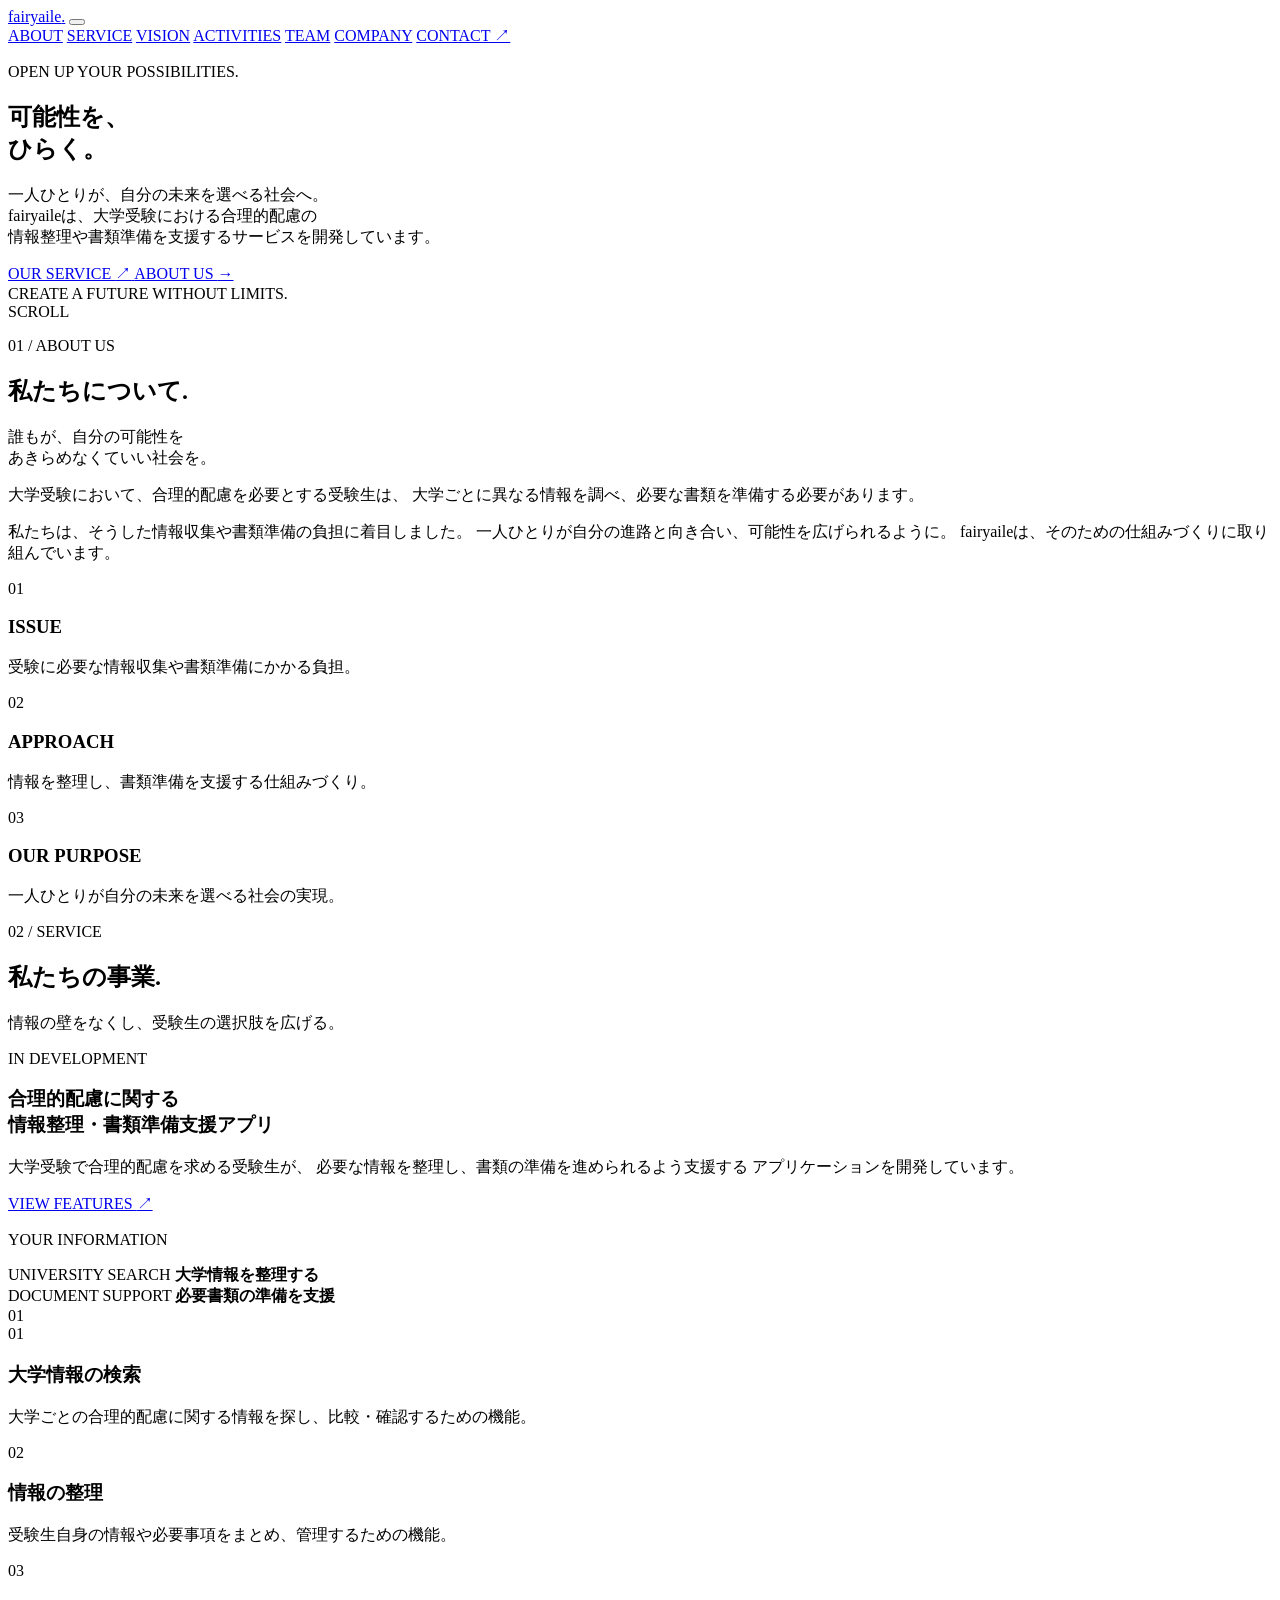
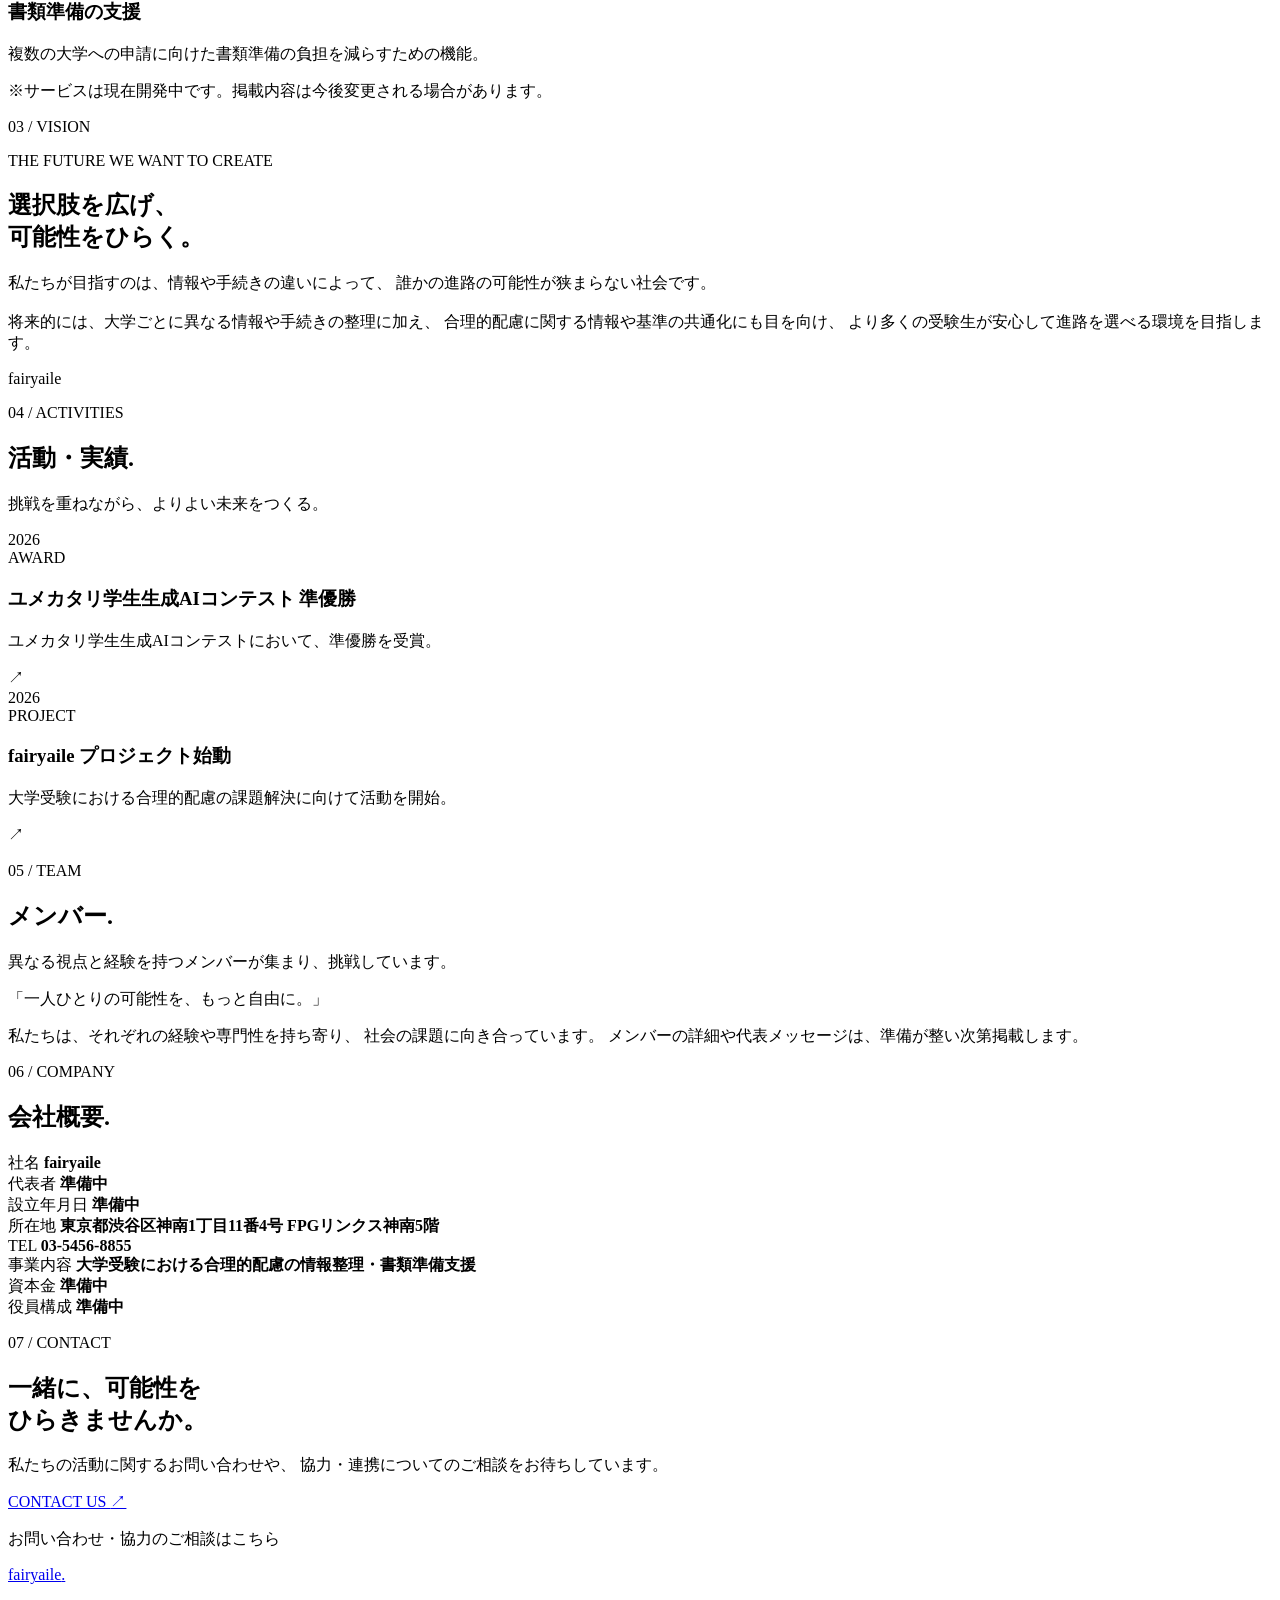
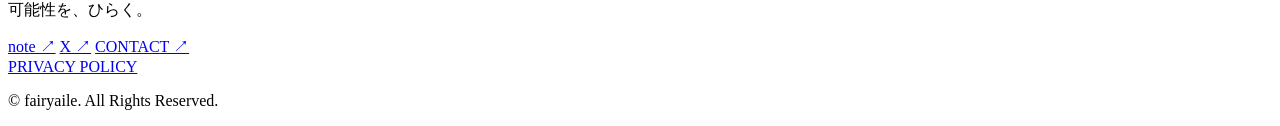
==== commit 9e0cf312: "Update index.html" ====
--- a/index.html
+++ b/index.html
@@ -4,31 +4,34 @@
   <meta charset="UTF-8">
   <meta name="viewport" content="width=device-width, initial-scale=1.0">
   <meta name="description" content="fairyaileは、大学受験における合理的配慮の情報整理や書類準備を支援し、一人ひとりが自分の未来を選べる社会を目指します。">
-  <meta name="theme-color" content="#f47735">
   <title>fairyaile｜可能性を、ひらく。</title>
+
+  <link rel="preconnect" href="https://fonts.googleapis.com">
+  <link rel="preconnect" href="https://fonts.gstatic.com" crossorigin>
+  <link href="https://fonts.googleapis.com/css2?family=Noto+Sans+JP:wght@400;500;600;700;800&family=Outfit:wght@400;500;600;700;800&display=swap" rel="stylesheet">
+
   <link rel="stylesheet" href="style.css">
+  <script src="script.js" defer></script>
 </head>
 
 <body>
 
   <!-- HEADER -->
   <header class="header">
-    <a href="#top" class="logo">fairyaile<span>.</span></a>
-
-    <button class="menu-toggle"
-      aria-label="メニューを開く"
-      aria-expanded="false"
-      aria-controls="global-nav">
-      <span></span>
-      <span></span>
+    <a href="#home" class="logo">fairyaile<span>.</span></a>
+
+    <button class="menu-toggle" id="menu-toggle"
+      aria-label="メニューを開く" aria-expanded="false">
+      <span></span><span></span>
     </button>
 
-    <nav class="nav" id="global-nav">
+    <nav class="nav" id="nav">
       <a href="#about">ABOUT</a>
       <a href="#service">SERVICE</a>
       <a href="#vision">VISION</a>
-      <a href="#achievements">ACHIEVEMENTS</a>
+      <a href="#activities">ACTIVITIES</a>
       <a href="#team">TEAM</a>
+      <a href="#company">COMPANY</a>
       <a href="#contact" class="nav-contact">CONTACT ↗</a>
     </nav>
   </header>
@@ -36,442 +39,334 @@
   <main>
 
     <!-- HERO -->
-    <section class="hero" id="top">
-      <div class="hero-overlay"></div>
+    <section class="hero" id="home">
+      <div class="hero-bg-shape shape-one"></div>
+      <div class="hero-bg-shape shape-two"></div>
 
       <div class="hero-content">
-        <p class="eyebrow">
-          <span></span>
-          POSSIBILITY FOR EVERYONE
-        </p>
-
-        <h1>
-          可能性を、<br>
-          <span>ひらく。</span>
-        </h1>
-
-        <p class="hero-lead">
-          大学受験における合理的配慮の<br class="pc-only">
-          情報整理・書類準備を支援する。
-        </p>
+        <p class="eyebrow">OPEN UP YOUR POSSIBILITIES.</p>
+
+        <h1>可能性を、<br><span>ひらく。</span></h1>
 
         <p class="hero-description">
-          必要な情報に出会い、自分らしい進路を選べる社会へ。
-          私たちは、受験における情報や準備の壁に向き合います。
+          一人ひとりが、自分の未来を選べる社会へ。<br>
+          fairyaileは、大学受験における合理的配慮の<br class="pc-only">
+          情報整理や書類準備を支援するサービスを開発しています。
         </p>
 
         <div class="hero-buttons">
-          <a href="#service" class="primary-button">
-            事業内容を見る <span>→</span>
+          <a href="#service" class="button button-primary">
+            OUR SERVICE <span>↗</span>
           </a>
-          <a href="#contact" class="secondary-button">
-            協力・お問い合わせ <span>↗</span>
+          <a href="#about" class="button button-outline">
+            ABOUT US <span>→</span>
           </a>
         </div>
-
-        <p class="hero-note">
-          小さな気づきから、社会を変える一歩へ。
-        </p>
-      </div>
-
-      <div class="hero-bottom">
-        <span>INFORMATION SHOULD OPEN DOORS.</span>
-        <a href="#about">SCROLL TO EXPLORE ↓</a>
-      </div>
-    </section>
-
+      </div>
+
+      <div class="hero-side-text">CREATE A FUTURE WITHOUT LIMITS.</div>
+      <div class="hero-scroll">SCROLL <span></span></div>
+    </section>
 
     <!-- ABOUT -->
-    <section class="section about" id="about">
-      <div class="section-topline">
+    <section class="section about-section" id="about">
+      <div class="section-heading">
         <p class="section-label">01 / ABOUT US</p>
-        <span class="section-index">WHO WE ARE</span>
-      </div>
-
-      <div class="about-grid">
-        <div class="about-heading">
-          <p class="small-heading">WHY WE STARTED</p>
-          <h2>
-            知らないことで、<br>
-            諦めてしまう<br>
-            選択肢をなくしたい。
-          </h2>
-        </div>
-
-        <div class="about-text">
-          <p class="lead">
-            進路を選ぶとき、情報や準備の負担が壁になってしまうことがあります。
+        <h2>私たちについて<span>.</span></h2>
+      </div>
+
+      <div class="about-content">
+        <div class="about-lead">
+          <p class="large-text">
+            誰もが、自分の可能性を<br>
+            あきらめなくていい社会を。
           </p>
-
+          <div class="orange-line"></div>
+        </div>
+
+        <div class="about-description">
           <p>
-            大学受験では、合理的配慮を必要とする受験生が、
-            大学ごとの情報を調べたり、申請に必要な書類を準備したりする必要があります。
+            大学受験において、合理的配慮を必要とする受験生は、
+            大学ごとに異なる情報を調べ、必要な書類を準備する必要があります。
           </p>
-
           <p>
-            その過程で、何度も同じ情報を整理したり、
-            必要な情報を見つけることに時間がかかったりすることもあります。
+            私たちは、そうした情報収集や書類準備の負担に着目しました。
+            一人ひとりが自分の進路と向き合い、可能性を広げられるように。
+            fairyaileは、そのための仕組みづくりに取り組んでいます。
           </p>
-
+        </div>
+      </div>
+
+      <div class="about-cards">
+        <article class="info-card">
+          <span class="card-number">01</span>
+          <h3>ISSUE</h3>
+          <p>受験に必要な情報収集や書類準備にかかる負担。</p>
+        </article>
+
+        <article class="info-card">
+          <span class="card-number">02</span>
+          <h3>APPROACH</h3>
+          <p>情報を整理し、書類準備を支援する仕組みづくり。</p>
+        </article>
+
+        <article class="info-card">
+          <span class="card-number">03</span>
+          <h3>OUR PURPOSE</h3>
+          <p>一人ひとりが自分の未来を選べる社会の実現。</p>
+        </article>
+      </div>
+    </section>
+
+    <!-- SERVICE -->
+    <section class="section service-section" id="service">
+      <div class="section-heading">
+        <p class="section-label">02 / SERVICE</p>
+        <h2>私たちの事業<span>.</span></h2>
+        <p class="section-intro">
+          情報の壁をなくし、受験生の選択肢を広げる。
+        </p>
+      </div>
+
+      <div class="service-main">
+        <div class="service-text">
+          <p class="service-tag">IN DEVELOPMENT</p>
+          <h3>合理的配慮に関する<br>情報整理・書類準備支援アプリ</h3>
           <p>
-            私たちは、こうした課題に向き合い、
-            一人ひとりが自分の進路を考え、選択できる環境づくりを目指しています。
+            大学受験で合理的配慮を求める受験生が、
+            必要な情報を整理し、書類の準備を進められるよう支援する
+            アプリケーションを開発しています。
           </p>
-        </div>
-      </div>
-
-      <div class="about-message">
-        <span>OUR PURPOSE</span>
-        <p>情報の壁をなくし、選べる未来を増やす。</p>
-      </div>
-    </section>
-
-
-    <!-- SERVICE -->
-    <section class="section service" id="service">
-      <div class="section-topline">
-        <p class="section-label">02 / SERVICE</p>
-        <span class="section-index">WHAT WE DO</span>
-      </div>
-
-      <div class="section-heading">
-        <p class="small-heading">OUR APPROACH</p>
-        <h2>
-          受験に必要な情報を、<br>
-          もっとわかりやすく。
-        </h2>
-        <p class="section-intro">
-          私たちは、合理的配慮を必要とする受験生の
-          情報整理や書類準備を支援するアプリを開発しています。
-        </p>
-      </div>
-
-      <div class="service-main">
-        <div class="service-main-text">
-          <span class="service-number">SERVICE 01</span>
-          <h3>一度の入力を、<br>必要な準備につなげる。</h3>
-          <p>
-            大学ごとに異なる合理的配慮に関する情報や書類。
-            受験生が何度も同じ情報を整理する負担を減らし、
-            必要な準備を進めやすくする仕組みを目指しています。
-          </p>
-          <span class="status-label">IN DEVELOPMENT / 開発中</span>
+          <a href="#service-features" class="text-link">
+            VIEW FEATURES <span>↗</span>
+          </a>
         </div>
 
         <div class="service-visual">
-          <div class="mockup">
-            <div class="mockup-top">
-              <span class="mockup-logo">fairyaile.</span>
-              <span class="mockup-menu">● ● ●</span>
+          <div class="visual-circle circle-back"></div>
+          <div class="visual-window">
+            <div class="window-top">
+              <span></span><span></span><span></span>
             </div>
-            <div class="mockup-content">
-              <span class="mockup-label">UNIVERSITY SUPPORT</span>
-              <h4>受験準備を、<br>もっとスムーズに。</h4>
-              <div class="mockup-search">大学名を検索する <span>⌕</span></div>
-              <div class="mockup-row">
-                <span>大学情報</span>
-                <strong>確認する →</strong>
+            <div class="window-content">
+              <p class="window-label">YOUR INFORMATION</p>
+              <div class="window-bar"></div>
+              <div class="window-bar short"></div>
+              <div class="window-box">
+                <span>UNIVERSITY SEARCH</span>
+                <strong>大学情報を整理する</strong>
               </div>
-              <div class="mockup-row">
-                <span>入力情報</span>
-                <strong>整理する →</strong>
-              </div>
-              <div class="mockup-row">
-                <span>書類準備</span>
-                <strong>準備する →</strong>
+              <div class="window-box">
+                <span>DOCUMENT SUPPORT</span>
+                <strong>必要書類の準備を支援</strong>
               </div>
             </div>
           </div>
-          <p class="visual-caption">※画面はサービス構想を示すイメージです。</p>
-        </div>
-      </div>
-
-      <div class="feature-grid">
+          <span class="visual-decoration">01</span>
+        </div>
+      </div>
+
+      <div class="feature-grid" id="service-features">
         <article class="feature-card">
-          <span class="feature-index">01</span>
-          <div class="feature-icon">⌕</div>
-          <h3>大学情報を探す</h3>
-          <p>
-            大学ごとの合理的配慮に関する情報を、
-            必要な人が確認しやすくなる仕組みを目指します。
-          </p>
+          <span>01</span>
+          <h3>大学情報の検索</h3>
+          <p>大学ごとの合理的配慮に関する情報を探し、比較・確認するための機能。</p>
         </article>
 
         <article class="feature-card">
-          <span class="feature-index">02</span>
-          <div class="feature-icon">▤</div>
-          <h3>情報を整理する</h3>
-          <p>
-            受験生が入力した情報を整理し、
-            繰り返し記入する負担を減らすことを目指します。
-          </p>
+          <span>02</span>
+          <h3>情報の整理</h3>
+          <p>受験生自身の情報や必要事項をまとめ、管理するための機能。</p>
         </article>
 
         <article class="feature-card">
-          <span class="feature-index">03</span>
-          <div class="feature-icon">↗</div>
-          <h3>書類準備を支援する</h3>
-          <p>
-            必要な書類の準備を進めやすくし、
-            受験生が進路選択に向き合える時間を増やします。
-          </p>
-        </article>
-      </div>
-
-      <div class="service-bottom">
+          <span>03</span>
+          <h3>書類準備の支援</h3>
+          <p>複数の大学への申請に向けた書類準備の負担を減らすための機能。</p>
+        </article>
+      </div>
+
+      <p class="service-note">
+        ※サービスは現在開発中です。掲載内容は今後変更される場合があります。
+      </p>
+    </section>
+
+    <!-- VISION -->
+    <section class="section vision-section" id="vision">
+      <div class="vision-inner">
+        <p class="section-label">03 / VISION</p>
+        <p class="vision-small">THE FUTURE WE WANT TO CREATE</p>
+
+        <h2>
+          選択肢を広げ、<br>
+          可能性をひらく。
+        </h2>
+
+        <p class="vision-description">
+          私たちが目指すのは、情報や手続きの違いによって、
+          誰かの進路の可能性が狭まらない社会です。
+          <br><br>
+          将来的には、大学ごとに異なる情報や手続きの整理に加え、
+          合理的配慮に関する情報や基準の共通化にも目を向け、
+          より多くの受験生が安心して進路を選べる環境を目指します。
+        </p>
+
+        <div class="vision-mark">fairyaile</div>
+      </div>
+    </section>
+
+    <!-- ACTIVITIES -->
+    <section class="section activities-section" id="activities">
+      <div class="section-heading">
+        <p class="section-label">04 / ACTIVITIES</p>
+        <h2>活動・実績<span>.</span></h2>
+        <p class="section-intro">
+          挑戦を重ねながら、よりよい未来をつくる。
+        </p>
+      </div>
+
+      <div class="activity-list">
+
+        <!-- ユメカタリ学生生成AIコンテスト -->
+        <article class="activity-item">
+          <div class="activity-date">2026</div>
+          <div class="activity-content">
+            <span class="activity-category">AWARD</span>
+            <h3>ユメカタリ学生生成AIコンテスト 準優勝</h3>
+            <p>
+              ユメカタリ学生生成AIコンテストにおいて、準優勝を受賞。
+            </p>
+          </div>
+          <span class="activity-arrow">↗</span>
+        </article>
+
+        <!-- fairyaile プロジェクト -->
+        <article class="activity-item">
+          <div class="activity-date">2026</div>
+          <div class="activity-content">
+            <span class="activity-category">PROJECT</span>
+            <h3>fairyaile プロジェクト始動</h3>
+            <p>
+              大学受験における合理的配慮の課題解決に向けて活動を開始。
+            </p>
+          </div>
+          <span class="activity-arrow">↗</span>
+        </article>
+
+      </div>
+    </section>
+
+    <!-- TEAM -->
+    <section class="section team-section" id="team">
+      <div class="section-heading">
+        <p class="section-label">05 / TEAM</p>
+        <h2>メンバー<span>.</span></h2>
+        <p class="section-intro">
+          異なる視点と経験を持つメンバーが集まり、挑戦しています。
+        </p>
+      </div>
+
+      <div class="team-message">
+        <p class="team-quote">「一人ひとりの可能性を、もっと自由に。」</p>
         <p>
-          サービスの詳細や機能は、開発の進捗に合わせて順次公開していきます。
-        </p>
-        <span>現在開発中</span>
-      </div>
-    </section>
-
-
-    <!-- VISION -->
-    <section class="vision" id="vision">
-      <div class="vision-inner">
-        <div class="vision-copy">
-          <p class="section-label">03 / VISION</p>
-          <p class="small-heading">OUR FUTURE</p>
-          <h2>
-            誰もが、自分の未来を<br>
-            自分で選べる社会へ。
-          </h2>
-          <p>
-            私たちが目指すのは、書類準備の負担を減らすことだけではありません。
-            大学や制度による情報の違いに向き合い、
-            誰もが必要な情報にアクセスしやすい環境をつくることです。
-          </p>
-        </div>
-
-        <div class="vision-list">
-          <article class="vision-item">
-            <span>01</span>
-            <div>
-              <h3>情報へのアクセスを広げる</h3>
-              <p>必要な情報を見つけやすく、理解しやすく。</p>
-            </div>
-          </article>
-
-          <article class="vision-item">
-            <span>02</span>
-            <div>
-              <h3>準備の負担を減らす</h3>
-              <p>情報整理や書類準備を支える仕組みをつくる。</p>
-            </div>
-          </article>
-
-          <article class="vision-item">
-            <span>03</span>
-            <div>
-              <h3>よりよい仕組みを目指す</h3>
-              <p>将来的には情報の整理や共通化にも取り組む。</p>
-            </div>
-          </article>
-        </div>
-      </div>
-    </section>
-
-
-    <!-- ACHIEVEMENTS -->
-    <section class="section achievements" id="achievements">
-      <div class="section-topline">
-        <p class="section-label">04 / ACHIEVEMENTS</p>
-        <span class="section-index">OUR ACTIVITIES</span>
-      </div>
-
-      <h2>挑戦の積み重ねを、<br>次の可能性へ。</h2>
-
-      <p class="section-intro">
-        私たちの活動や挑戦、これまでの取り組みを紹介します。
-      </p>
-
-      <div class="achievement-grid">
-        <article class="achievement-card">
-          <span class="achievement-category">PROJECT</span>
-          <h3>事業・サービス開発</h3>
-          <p>
-            大学受験における合理的配慮の情報整理や
-            書類準備を支援するアプリを開発しています。
-          </p>
-          <span class="achievement-status">ONGOING</span>
-        </article>
-
-        <article class="achievement-card">
-          <span class="achievement-category">CHALLENGE</span>
-          <h3>コンテスト・発表活動</h3>
-          <p>
-            コンテストへの参加や発表を通じて、
-            事業の可能性を広げています。
-          </p>
-          <span class="achievement-status">UPDATING</span>
-        </article>
-
-        <article class="achievement-card">
-          <span class="achievement-category">COLLABORATION</span>
-          <h3>連携・ヒアリング</h3>
-          <p>
-            大学や団体、さまざまな立場の方々の声を聞き、
-            課題の理解と改善につなげています。
-          </p>
-          <span class="achievement-status">UPDATING</span>
-        </article>
-      </div>
-
-      <p class="section-footnote">
-        ※実績や活動内容は、確認できた情報から順次掲載します。
-      </p>
-    </section>
-
-
-    <!-- TEAM -->
-    <section class="section team" id="team">
-      <div class="section-topline">
-        <p class="section-label">05 / TEAM</p>
-        <span class="section-index">WHO WE ARE</span>
-      </div>
-
-      <div class="team-grid">
-        <div>
-          <p class="small-heading">ONE TEAM, MANY PERSPECTIVES</p>
-          <h2>
-            異なる視点を、<br>
-            新しい可能性に。
-          </h2>
-        </div>
-
-        <div class="team-description">
-          <p>
-            私たちは、それぞれの視点や経験を持ち寄り、
-            社会にある課題と向き合っています。
-          </p>
-          <p>
-            一人では気づけないことも、
-            異なる立場の人が集まることで、
-            新しい解決策につながると考えています。
-          </p>
-        </div>
-      </div>
-
-      <div class="team-message">
-        <span>OUR MESSAGE</span>
-        <p>
-          小さな気づきを、社会を変える一歩に。
-        </p>
-        <span class="team-note">
-          メンバー紹介は準備が整い次第、順次公開します。
-        </span>
-      </div>
-    </section>
-
-
-    <!-- CONTACT -->
-    <section class="contact" id="contact">
-      <div class="contact-inner">
-        <p class="section-label">06 / CONTACT</p>
-        <p class="small-heading">LET'S CONNECT</p>
-
-        <h2>
-          一緒に、可能性を<br>
-          ひらきませんか。
-        </h2>
-
-        <p class="contact-description">
-          fairyaileの活動に関心を持ってくださった方、
-          協力・連携をご検討いただける方からのご連絡をお待ちしています。
-        </p>
-
-        <div class="contact-actions">
-          <a class="contact-button" href="mailto:CONTACT_EMAIL">
-            メールでお問い合わせ <span>↗</span>
-          </a>
-        </div>
-
-        <p class="contact-caution">
-          ※メールアドレスは専用アドレスの準備後に公開してください。
-        </p>
-
-        <div class="social-links">
-          <a href="#contact" aria-label="noteへのリンク（準備中）">
-            note <span>↗</span>
-          </a>
-          <a href="#contact" aria-label="Xへのリンク（準備中）">
-            X <span>↗</span>
-          </a>
-        </div>
-        <p class="social-note">SNSアカウントは準備中です。</p>
-      </div>
-    </section>
-
+          私たちは、それぞれの経験や専門性を持ち寄り、
+          社会の課題に向き合っています。
+          メンバーの詳細や代表メッセージは、準備が整い次第掲載します。
+        </p>
+      </div>
+    </section>
 
     <!-- COMPANY -->
-    <section class="section company" id="company">
-      <div class="section-topline">
-        <p class="section-label">COMPANY</p>
-        <span class="section-index">BASIC INFORMATION</span>
-      </div>
-
-      <h2>会社概要</h2>
+    <section class="section company-section" id="company">
+      <div class="section-heading">
+        <p class="section-label">06 / COMPANY</p>
+        <h2>会社概要<span>.</span></h2>
+      </div>
 
       <div class="company-table">
         <div class="company-row">
-          <span>名称</span>
+          <span>社名</span>
           <strong>fairyaile</strong>
         </div>
+
+        <div class="company-row">
+          <span>代表者</span>
+          <strong>準備中</strong>
+        </div>
+
+        <div class="company-row">
+          <span>設立年月日</span>
+          <strong>準備中</strong>
+        </div>
+
+        <div class="company-row">
+          <span>所在地</span>
+          <strong>東京都渋谷区神南1丁目11番4号 FPGリンクス神南5階</strong>
+        </div>
+
+        <div class="company-row">
+          <span>TEL</span>
+          <strong>03-5456-8855</strong>
+        </div>
+
         <div class="company-row">
           <span>事業内容</span>
           <strong>大学受験における合理的配慮の情報整理・書類準備支援</strong>
         </div>
-        <div class="company-row">
-          <span>代表者</span>
+
+        <div class="company-row">
+          <span>資本金</span>
           <strong>準備中</strong>
         </div>
-        <div class="company-row">
-          <span>設立年月日</span>
+
+        <div class="company-row">
+          <span>役員構成</span>
           <strong>準備中</strong>
         </div>
-        <div class="company-row">
-          <span>所在地</span>
-          <strong>準備中</strong>
-        </div>
-        <div class="company-row">
-          <span>お問い合わせ</span>
-          <strong>準備中</strong>
-        </div>
-      </div>
-
-      <p class="section-footnote">
-        ※掲載情報は確定した内容に合わせて更新します。
-      </p>
+      </div>
+    </section>
+
+    <!-- CONTACT -->
+    <section class="contact-section" id="contact">
+      <div class="contact-inner">
+        <p class="section-label">07 / CONTACT</p>
+        <h2>一緒に、可能性を<br>ひらきませんか。</h2>
+
+        <p>
+          私たちの活動に関するお問い合わせや、
+          協力・連携についてのご相談をお待ちしています。
+        </p>
+
+        <a class="contact-button" href="mailto:yuno6towa5@gmail.com">
+          CONTACT US <span>↗</span>
+        </a>
+
+        <p class="contact-note">お問い合わせ・協力のご相談はこちら</p>
+      </div>
     </section>
 
   </main>
-
 
   <!-- FOOTER -->
   <footer class="footer">
-    <div class="footer-main">
-      <a href="#top" class="logo footer-logo">fairyaile<span>.</span></a>
-      <p>可能性を、ひらく。</p>
+    <div class="footer-top">
+      <div>
+        <a href="#home" class="footer-logo">fairyaile<span>.</span></a>
+        <p>可能性を、ひらく。</p>
+      </div>
+
+      <div class="footer-links">
+        <a href="https://note.com/gohigh_" target="_blank" rel="noopener noreferrer">note ↗</a>
+        <a href="https://x.com/goritekihairyo?s=11" target="_blank" rel="noopener noreferrer">X ↗</a>
+        <a href="#contact">CONTACT ↗</a>
+      </div>
     </div>
 
-    <div class="footer-links">
-      <a href="#about">ABOUT</a>
-      <a href="#service">SERVICE</a>
-      <a href="#vision">VISION</a>
-      <a href="#achievements">ACHIEVEMENTS</a>
-      <a href="#team">TEAM</a>
-      <a href="#company">COMPANY</a>
+    <div class="footer-bottom">
       <a href="privacy.html">PRIVACY POLICY</a>
-      <a href="#contact">CONTACT</a>
+      <p>© <span id="year"></span> fairyaile. All Rights Reserved.</p>
     </div>
-
-    <p class="copyright">
-      © <span id="year"></span> fairyaile. All Rights Reserved.
-    </p>
   </footer>
-
-  <script src="script.js"></script>
 
 </body>
 </html>
--- a/style.css
+++ b/style.css
@@ -1,847 +1,37 @@
+// =========================
+// MOBILE MENU
+// =========================
 
-:root {
-  --orange: #f47735;
-  --orange-dark: #df5c20;
-  --orange-light: #fff0e6;
-  --cream: #fffaf6;
-  --ink: #292723;
-  --muted: #716d67;
-  --line: #eee4dc;
-  --white: #ffffff;
+const menuToggle = document.querySelector(".menu-toggle");
+const nav = document.querySelector(".nav");
+
+if (menuToggle && nav) {
+  menuToggle.addEventListener("click", () => {
+    const isOpen = nav.classList.toggle("is-open");
+
+    menuToggle.setAttribute("aria-expanded", String(isOpen));
+    menuToggle.setAttribute(
+      "aria-label",
+      isOpen ? "メニューを閉じる" : "メニューを開く"
+    );
+  });
+
+  nav.querySelectorAll("a").forEach((link) => {
+    link.addEventListener("click", () => {
+      nav.classList.remove("is-open");
+      menuToggle.setAttribute("aria-expanded", "false");
+      menuToggle.setAttribute("aria-label", "メニューを開く");
+    });
+  });
 }
 
-* {
-  box-sizing: border-box;
+
+// =========================
+// CURRENT YEAR
+// =========================
+
+const year = document.querySelector("#year");
+
+if (year) {
+  year.textContent = new Date().getFullYear();
 }
-
-html {
-  scroll-behavior: smooth;
-  scroll-padding-top: 90px;
-}
-
-body {
-  margin: 0;
-  background: var(--white);
-  color: var(--ink);
-  font-family: "Noto Sans JP", "Yu Gothic", Meiryo, sans-serif;
-  line-height: 1.9;
-}
-
-a {
-  color: inherit;
-  text-decoration: none;
-}
-
-button {
-  font: inherit;
-}
-
-.header {
-  position: sticky;
-  top: 0;
-  z-index: 100;
-  height: 78px;
-  padding: 0 7%;
-  display: flex;
-  align-items: center;
-  justify-content: space-between;
-  background: rgba(255, 255, 255, 0.96);
-  border-bottom: 1px solid #f3e9e1;
-}
-
-.logo {
-  font-size: 27px;
-  font-weight: 800;
-  letter-spacing: -1.2px;
-  line-height: 1;
-}
-
-.logo span {
-  color: var(--orange);
-}
-
-.nav {
-  display: flex;
-  align-items: center;
-  gap: 30px;
-  font-size: 11px;
-  font-weight: 700;
-  letter-spacing: 1.2px;
-}
-
-.nav a {
-  transition: color 0.2s ease;
-}
-
-.nav a:hover,
-.text-link:hover {
-  color: var(--orange-dark);
-}
-
-.nav .nav-contact {
-  background: var(--orange);
-  color: white;
-  padding: 11px 17px;
-  border-radius: 4px;
-}
-
-.nav-contact span {
-  margin-left: 8px;
-}
-
-.menu-toggle {
-  display: none;
-}
-
-.hero {
-  position: relative;
-  overflow: hidden;
-  min-height: 610px;
-  padding: 85px 9% 75px;
-  background: var(--orange-light);
-  display: grid;
-  grid-template-columns: 1.05fr 0.95fr;
-  align-items: center;
-  gap: 30px;
-}
-
-.hero-content {
-  position: relative;
-  z-index: 2;
-}
-
-.eyebrow,
-.section-label {
-  color: var(--orange-dark);
-  font-size: 11px;
-  font-weight: 800;
-  letter-spacing: 2px;
-}
-
-.eyebrow {
-  display: flex;
-  align-items: center;
-  gap: 10px;
-}
-
-.eyebrow span {
-  display: inline-block;
-  width: 23px;
-  height: 3px;
-  background: var(--orange);
-}
-
-.hero h1 {
-  margin: 23px 0;
-  font-size: clamp(50px, 6.2vw, 78px);
-  line-height: 1.32;
-  letter-spacing: -3px;
-  font-weight: 800;
-}
-
-.hero h1 span {
-  color: var(--orange);
-}
-
-.hero-description {
-  margin-bottom: 30px;
-  font-size: 15px;
-  line-height: 2.1;
-}
-
-.primary-button {
-  display: inline-flex;
-  align-items: center;
-  justify-content: space-between;
-  gap: 28px;
-  padding: 14px 20px;
-  background: var(--orange);
-  color: white;
-  border-radius: 4px;
-  font-size: 13px;
-  font-weight: 700;
-  box-shadow: 0 7px 18px rgba(223, 92, 32, 0.13);
-  transition: background 0.2s, transform 0.2s;
-}
-
-.primary-button:hover {
-  background: var(--orange-dark);
-  transform: translateY(-2px);
-}
-
-.primary-button span {
-  font-size: 18px;
-}
-
-.hero-note {
-  margin-top: 23px;
-  font-size: 11px;
-  color: var(--muted);
-}
-
-.hero-visual {
-  position: relative;
-  min-height: 400px;
-}
-
-.visual-circle {
-  position: absolute;
-  border-radius: 50%;
-}
-
-.circle-back {
-  width: 310px;
-  height: 310px;
-  right: 5%;
-  top: 8%;
-  background: #ffd3b8;
-}
-
-.circle-front {
-  width: 190px;
-  height: 190px;
-  right: 18%;
-  top: 23%;
-  background: var(--orange);
-  border: 18px solid rgba(255, 255, 255, 0.23);
-}
-
-.visual-card {
-  position: absolute;
-  z-index: 2;
-  background: white;
-  border-radius: 9px;
-  box-shadow: 0 18px 45px rgba(111, 63, 34, 0.12);
-}
-
-.card-one {
-  width: 245px;
-  right: 12%;
-  top: 15%;
-  padding: 25px;
-}
-
-.mini-label {
-  display: block;
-  color: var(--orange-dark);
-  font-size: 9px;
-  letter-spacing: 1.7px;
-  font-weight: 800;
-}
-
-.card-one strong {
-  display: block;
-  margin-top: 14px;
-  font-size: 21px;
-  line-height: 1.7;
-}
-
-.card-arrow {
-  display: block;
-  text-align: right;
-  color: var(--orange);
-  font-size: 24px;
-}
-
-.card-two {
-  left: 0;
-  bottom: 13%;
-  display: flex;
-  align-items: center;
-  gap: 12px;
-  padding: 16px 20px;
-  font-size: 11px;
-  font-weight: 700;
-  line-height: 1.8;
-}
-
-.small-dot {
-  width: 12px;
-  height: 12px;
-  flex: 0 0 12px;
-  border-radius: 50%;
-  background: var(--orange);
-  box-shadow: 0 0 0 6px var(--orange-light);
-}
-
-.visual-number {
-  position: absolute;
-  bottom: 2%;
-  right: 4%;
-  color: rgba(223, 92, 32, 0.24);
-  font-size: 65px;
-  font-weight: 800;
-}
-
-.hero-bottom {
-  position: absolute;
-  bottom: 0;
-  left: 0;
-  width: 100%;
-  min-height: 43px;
-  padding: 0 9%;
-  display: flex;
-  align-items: center;
-  justify-content: space-between;
-  background: rgba(255, 255, 255, 0.7);
-  font-size: 9px;
-  font-weight: 700;
-  letter-spacing: 1px;
-  color: var(--muted);
-}
-
-.section {
-  padding: 100px 9%;
-}
-
-.about {
-  display: grid;
-  grid-template-columns: 1fr 0.9fr;
-  gap: 9%;
-  align-items: center;
-}
-
-.section-heading h2,
-.business h2,
-.vision h2 {
-  margin: 18px 0 0;
-  font-size: clamp(28px, 3.5vw, 42px);
-  line-height: 1.65;
-  letter-spacing: -1px;
-}
-
-.about-content .lead {
-  font-size: 19px;
-  font-weight: 800;
-  line-height: 1.8;
-}
-
-.about-content > p:not(.lead) {
-  font-size: 13px;
-  color: var(--muted);
-}
-
-.text-link {
-  display: inline-flex;
-  gap: 25px;
-  align-items: center;
-  margin-top: 14px;
-  padding-bottom: 5px;
-  border-bottom: 1px solid var(--orange);
-  font-size: 12px;
-  font-weight: 800;
-  transition: color 0.2s;
-}
-
-.text-link span {
-  color: var(--orange);
-  font-size: 17px;
-}
-
-.business {
-  background: var(--cream);
-}
-
-.section-topline {
-  display: flex;
-  align-items: center;
-  justify-content: space-between;
-}
-
-.section-index {
-  color: #a69b90;
-  font-size: 10px;
-  letter-spacing: 1.5px;
-  font-weight: 700;
-}
-
-.section-intro {
-  margin: 18px 0 40px;
-  font-size: 13px;
-  color: var(--muted);
-}
-
-.business-grid {
-  display: grid;
-  grid-template-columns: repeat(3, 1fr);
-  gap: 18px;
-}
-
-.business-card {
-  position: relative;
-  min-height: 285px;
-  padding: 28px 24px;
-  background: white;
-  border: 1px solid var(--line);
-  border-radius: 6px;
-  transition: transform 0.2s, box-shadow 0.2s;
-}
-
-.business-card:hover {
-  transform: translateY(-4px);
-  box-shadow: 0 14px 30px rgba(80, 54, 34, 0.07);
-}
-
-.featured-card {
-  border-top: 4px solid var(--orange);
-}
-
-.card-icon {
-  display: grid;
-  place-items: center;
-  width: 49px;
-  height: 49px;
-  border-radius: 8px;
-  background: var(--orange-light);
-  color: var(--orange-dark);
-  font-size: 28px;
-  font-weight: 700;
-}
-
-.card-number {
-  margin: 20px 0 5px;
-  color: var(--orange-dark);
-  font-size: 10px;
-  font-weight: 800;
-  letter-spacing: 1px;
-}
-
-.business-card h3 {
-  margin: 5px 0 12px;
-  font-size: 17px;
-}
-
-.business-card > p:not(.card-number) {
-  font-size: 12px;
-  color: var(--muted);
-  line-height: 2;
-}
-
-.development-label {
-  display: inline-block;
-  margin-top: 8px;
-  padding: 4px 8px;
-  border-radius: 3px;
-  background: var(--orange-light);
-  color: var(--orange-dark);
-  font-size: 9px;
-  font-weight: 800;
-  letter-spacing: 0.7px;
-}
-
-.business-footnote {
-  margin-top: 20px;
-  color: var(--muted);
-  font-size: 10px;
-}
-
-.message {
-  padding: 100px 9%;
-  background: #292723;
-  color: white;
-}
-
-.message-inner {
-  position: relative;
-  max-width: 850px;
-  margin: auto;
-}
-
-.message .section-label {
-  color: #ffad7d;
-}
-
-.message-quote {
-  position: relative;
-  z-index: 1;
-  margin: 25px 0 30px;
-  font-size: clamp(36px, 5vw, 58px);
-  line-height: 1.6;
-  font-weight: 800;
-  letter-spacing: -1.5px;
-}
-
-.message-text {
-  max-width: 570px;
-  margin-left: auto;
-  color: #d8d3ce;
-  font-size: 13px;
-  line-height: 2.2;
-}
-
-.message-decoration {
-  position: absolute;
-  top: 40px;
-  right: 0;
-  color: rgba(244, 119, 53, 0.22);
-  font-family: Georgia, serif;
-  font-size: 200px;
-  line-height: 1;
-}
-
-.vision {
-  display: grid;
-  grid-template-columns: 1fr 0.85fr;
-  gap: 9%;
-  align-items: center;
-  padding: 100px 9%;
-  background: var(--orange);
-  color: white;
-}
-
-.vision .section-label {
-  color: #fff0e6;
-}
-
-.vision h2 {
-  font-size: clamp(29px, 3.4vw, 41px);
-}
-
-.vision-copy > p:last-child {
-  margin-top: 25px;
-  max-width: 500px;
-  font-size: 13px;
-  color: rgba(255, 255, 255, 0.9);
-}
-
-.vision-steps {
-  padding: 25px 28px;
-  background: rgba(255, 255, 255, 0.13);
-  border: 1px solid rgba(255, 255, 255, 0.3);
-  border-radius: 7px;
-}
-
-.vision-step {
-  display: flex;
-  align-items: center;
-  gap: 19px;
-  padding: 8px 0;
-}
-
-.vision-step > span {
-  display: grid;
-  place-items: center;
-  width: 42px;
-  height: 42px;
-  flex: 0 0 42px;
-  border-radius: 50%;
-  background: white;
-  color: var(--orange-dark);
-  font-size: 12px;
-  font-weight: 800;
-}
-
-.vision-step strong {
-  font-size: 15px;
-}
-
-.vision-step p {
-  margin: 0;
-  font-size: 11px;
-  color: rgba(255, 255, 255, 0.86);
-}
-
-.step-line {
-  width: 1px;
-  height: 20px;
-  margin-left: 20px;
-  background: rgba(255, 255, 255, 0.5);
-}
-
-.contact {
-  padding: 90px 9%;
-  text-align: center;
-  background: var(--orange-light);
-}
-
-.contact h2 {
-  margin: 17px 0;
-  font-size: clamp(25px, 3.5vw, 38px);
-  line-height: 1.6;
-}
-
-.contact > p:not(.section-label) {
-  font-size: 13px;
-  color: var(--muted);
-}
-
-.contact-note {
-  display: inline-block;
-  margin-top: 20px;
-  padding: 11px 17px;
-  border: 1px solid #e7c6b3;
-  border-radius: 4px;
-  color: #9c6347;
-  font-size: 10px;
-  font-weight: 800;
-  letter-spacing: 1px;
-}
-
-.footer {
-  display: flex;
-  align-items: center;
-  justify-content: space-between;
-  gap: 20px;
-  padding: 28px 7%;
-  background: white;
-}
-
-.footer-logo {
-  font-size: 23px;
-}
-
-.footer > p {
-  color: var(--muted);
-  font-size: 11px;
-}
-
-.copyright {
-  color: var(--muted);
-  font-size: 10px;
-}
-
-@media (max-width: 900px) {
-  .header {
-    padding: 0 5%;
-  }
-
-  .nav {
-    gap: 17px;
-  }
-
-  .hero {
-    padding-left: 6%;
-    padding-right: 6%;
-  }
-
-  .section,
-  .message,
-  .vision,
-  .contact {
-    padding-left: 6%;
-    padding-right: 6%;
-  }
-
-  .hero-visual {
-    transform: scale(0.9);
-    transform-origin: center;
-  }
-
-  .business-grid {
-    gap: 12px;
-  }
-
-  .business-card {
-    padding: 22px 17px;
-  }
-}
-
-@media (max-width: 650px) {
-  html {
-    scroll-padding-top: 70px;
-  }
-
-  .header {
-    height: 68px;
-  }
-
-  .logo {
-    font-size: 25px;
-  }
-
-  .menu-toggle {
-    display: flex;
-    flex-direction: column;
-    justify-content: center;
-    gap: 6px;
-    width: 42px;
-    height: 42px;
-    padding: 8px;
-    border: 0;
-    background: transparent;
-    cursor: pointer;
-  }
-
-  .menu-toggle span {
-    display: block;
-    width: 24px;
-    height: 2px;
-    background: var(--ink);
-  }
-
-  .nav {
-    position: absolute;
-    top: 68px;
-    left: 0;
-    right: 0;
-    display: none;
-    flex-direction: column;
-    align-items: stretch;
-    gap: 0;
-    padding: 12px 6% 22px;
-    background: white;
-    border-bottom: 1px solid var(--line);
-  }
-
-  .nav.is-open {
-    display: flex;
-  }
-
-  .nav a {
-    padding: 13px 0;
-  }
-
-  .nav .nav-contact {
-    margin-top: 7px;
-    padding: 11px 14px;
-    text-align: center;
-  }
-
-  .hero {
-    display: flex;
-    flex-direction: column;
-    align-items: stretch;
-    gap: 0;
-    padding: 55px 7% 75px;
-  }
-
-  .hero h1 {
-    font-size: clamp(47px, 13vw, 65px);
-    letter-spacing: -2px;
-  }
-
-  .hero-description {
-    font-size: 13px;
-  }
-
-  .hero-visual {
-    min-height: 320px;
-    width: 100%;
-    margin-top: 10px;
-    transform: none;
-  }
-
-  .circle-back {
-    width: 245px;
-    height: 245px;
-    right: 4%;
-  }
-
-  .circle-front {
-    width: 150px;
-    height: 150px;
-    right: 18%;
-    top: 23%;
-  }
-
-  .card-one {
-    width: 205px;
-    right: 8%;
-    top: 15%;
-    padding: 18px;
-  }
-
-  .card-one strong {
-    font-size: 18px;
-  }
-
-  .card-two {
-    bottom: 10%;
-    left: 0;
-    padding: 12px 14px;
-    font-size: 10px;
-  }
-
-  .visual-number {
-    font-size: 48px;
-  }
-
-  .hero-bottom {
-    padding: 0 6%;
-    font-size: 8px;
-    gap: 10px;
-  }
-
-  .section,
-  .message,
-  .vision,
-  .contact {
-    padding: 70px 7%;
-  }
-
-  .about,
-  .vision {
-    grid-template-columns: 1fr;
-    gap: 24px;
-  }
-
-  .section-heading h2,
-  .business h2,
-  .vision h2 {
-    font-size: 29px;
-  }
-
-  .about-content .lead {
-    font-size: 17px;
-  }
-
-  .business-grid {
-    grid-template-columns: 1fr;
-    gap: 15px;
-  }
-
-  .business-card {
-    min-height: auto;
-    padding: 24px;
-  }
-
-  .business-card h3 {
-    font-size: 18px;
-  }
-
-  .business-card > p:not(.card-number) {
-    font-size: 13px;
-  }
-
-  .message-quote {
-    font-size: 39px;
-  }
-
-  .message-decoration {
-    top: 50px;
-    font-size: 140px;
-  }
-
-  .message-text {
-    font-size: 12px;
-  }
-
-  .vision-steps {
-    padding: 20px;
-  }
-
-  .contact h2 {
-    font-size: 27px;
-  }
-
-  .footer {
-    flex-wrap: wrap;
-    padding: 25px 7%;
-  }
-
-  .footer > p {
-    display: none;
-  }
-}
-
-@media (prefers-reduced-motion: reduce) {
-  html {
-    scroll-behavior: auto;
-  }
-
-  *,
-  *::before,
-  *::after {
-    transition-duration: 0.01ms !important;
-  }
-}
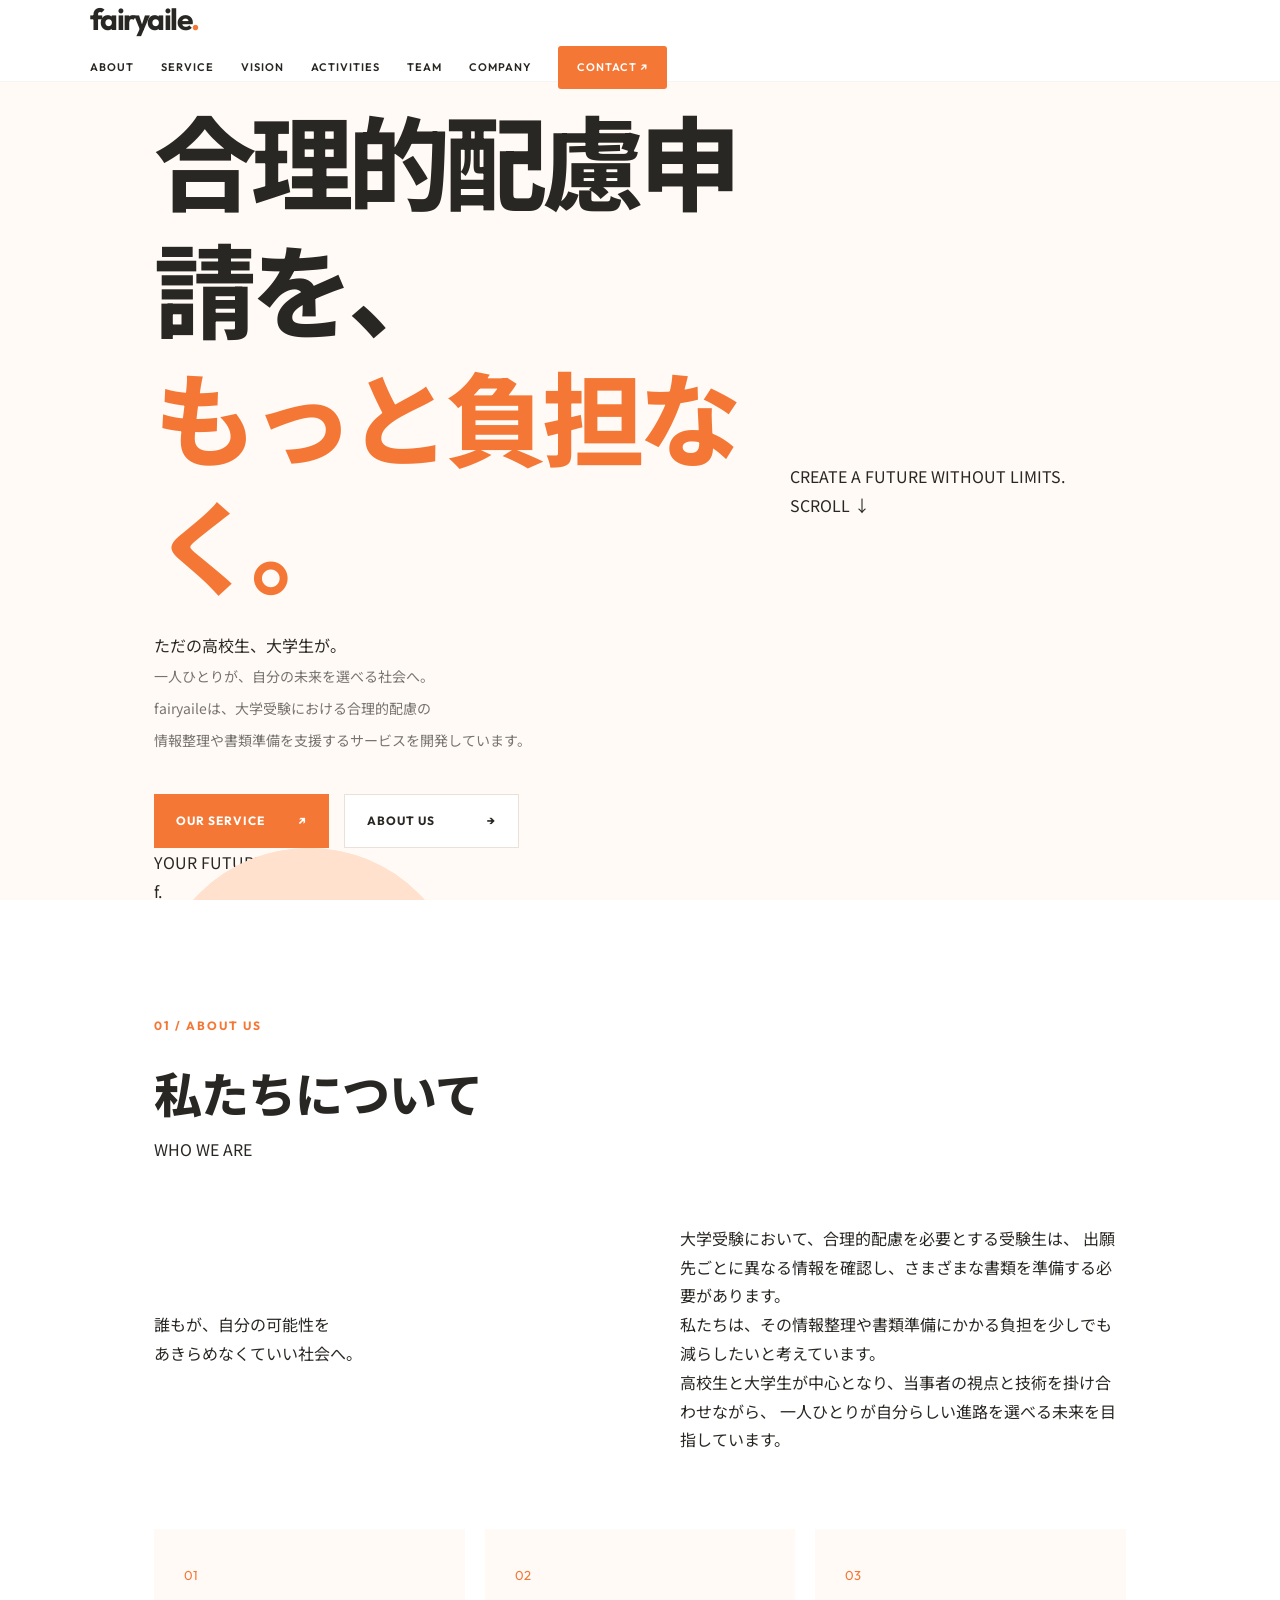
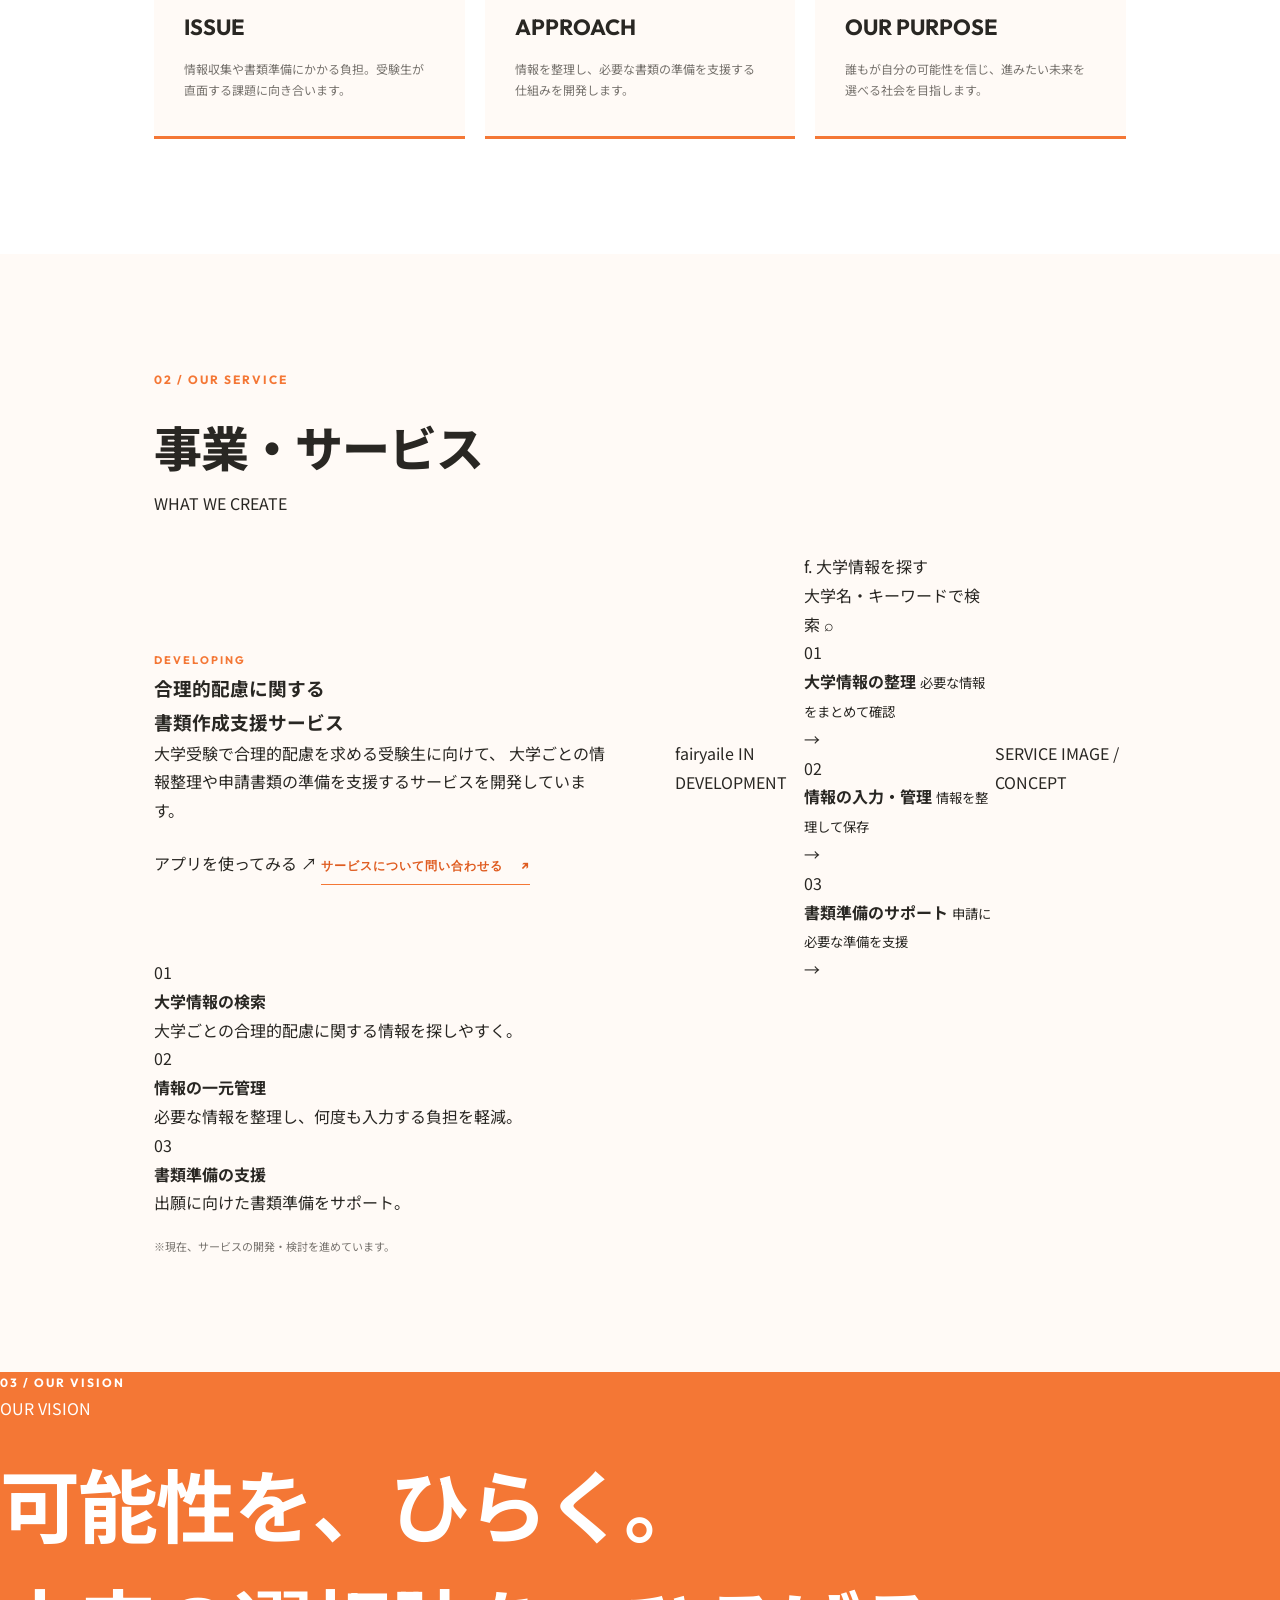
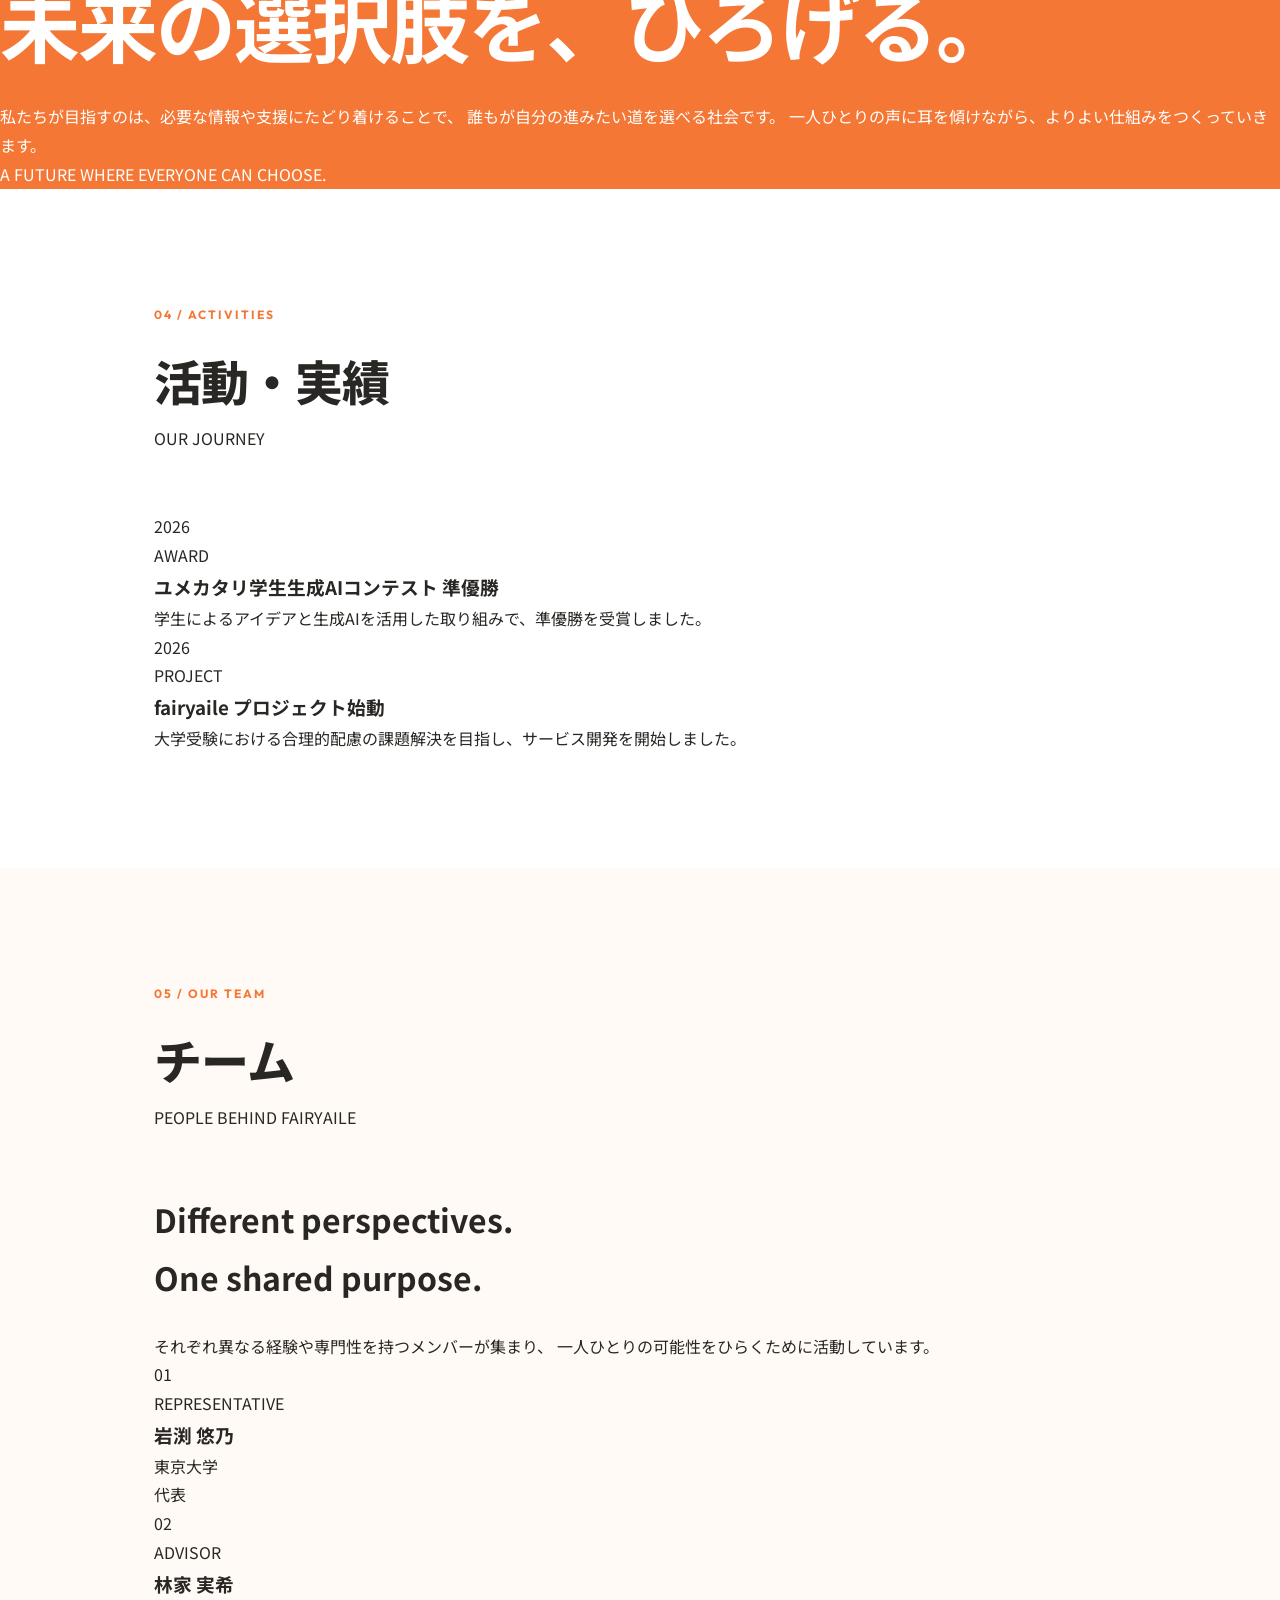
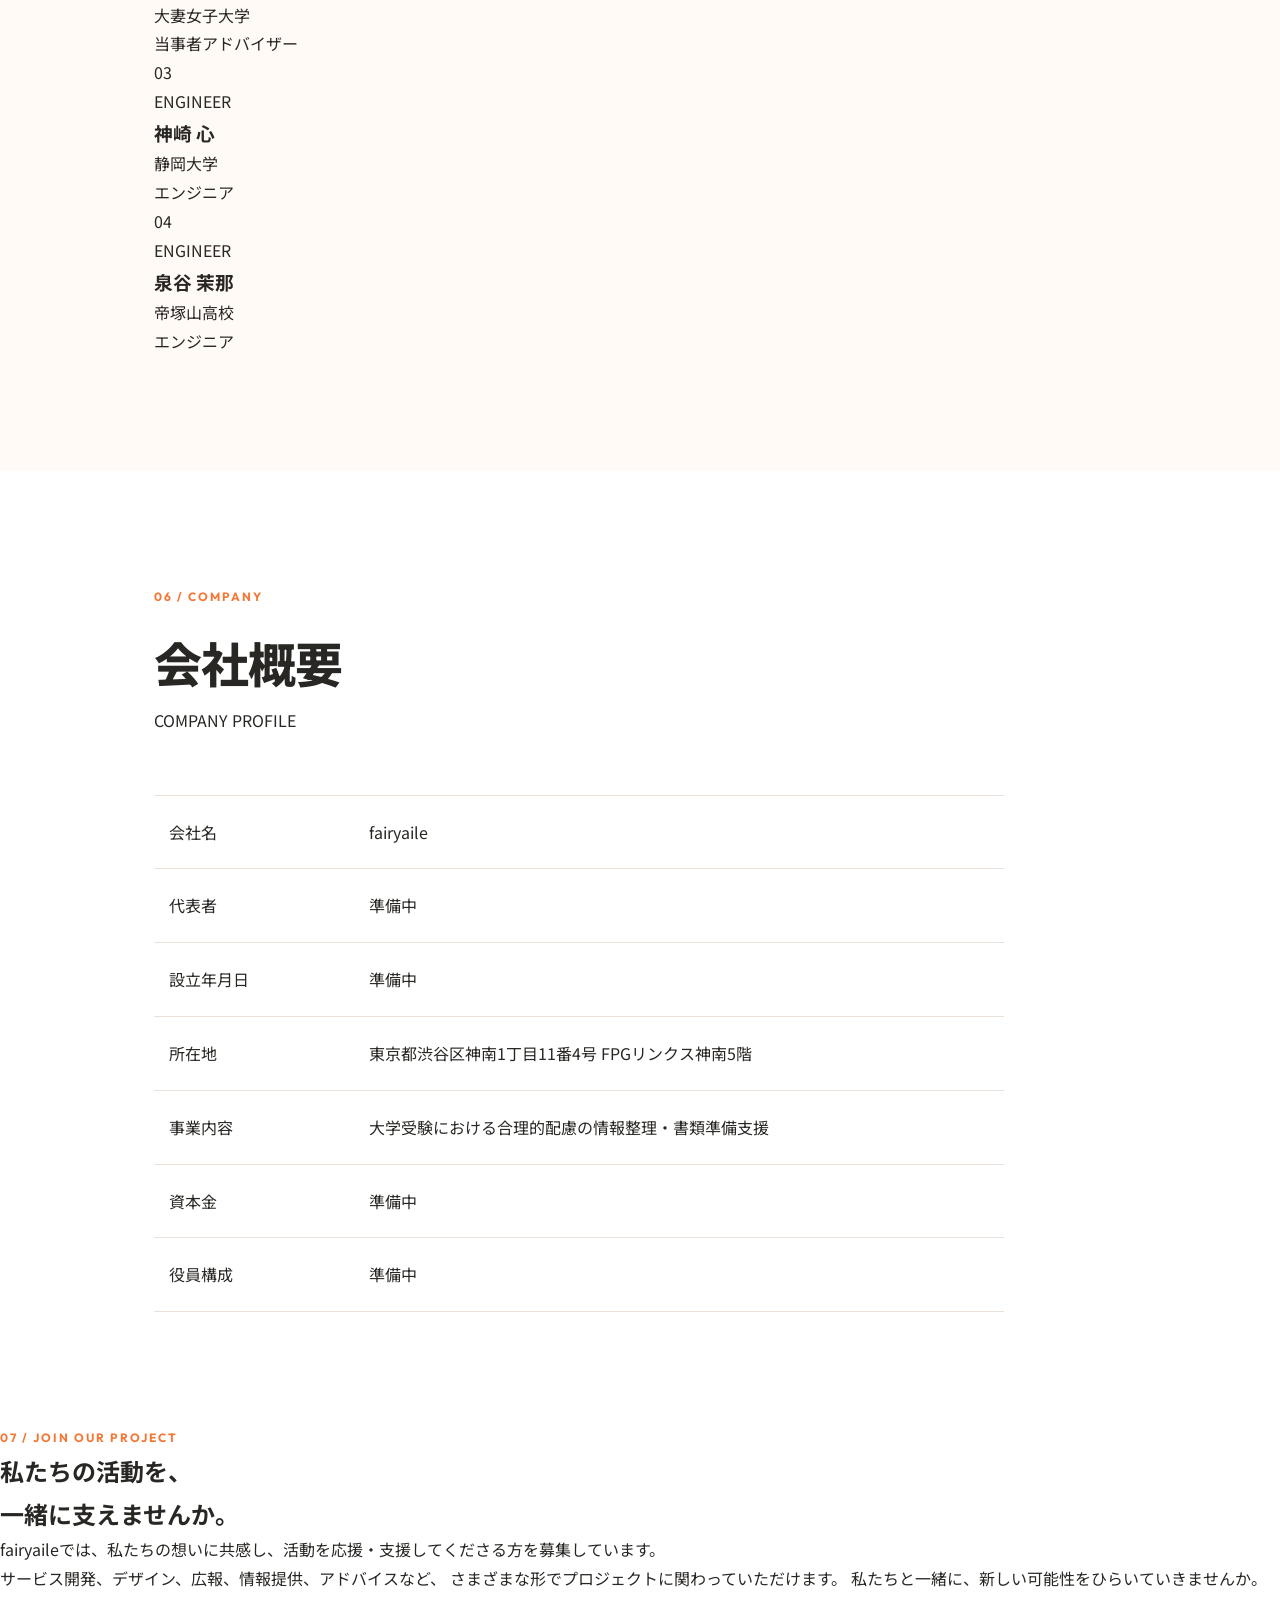
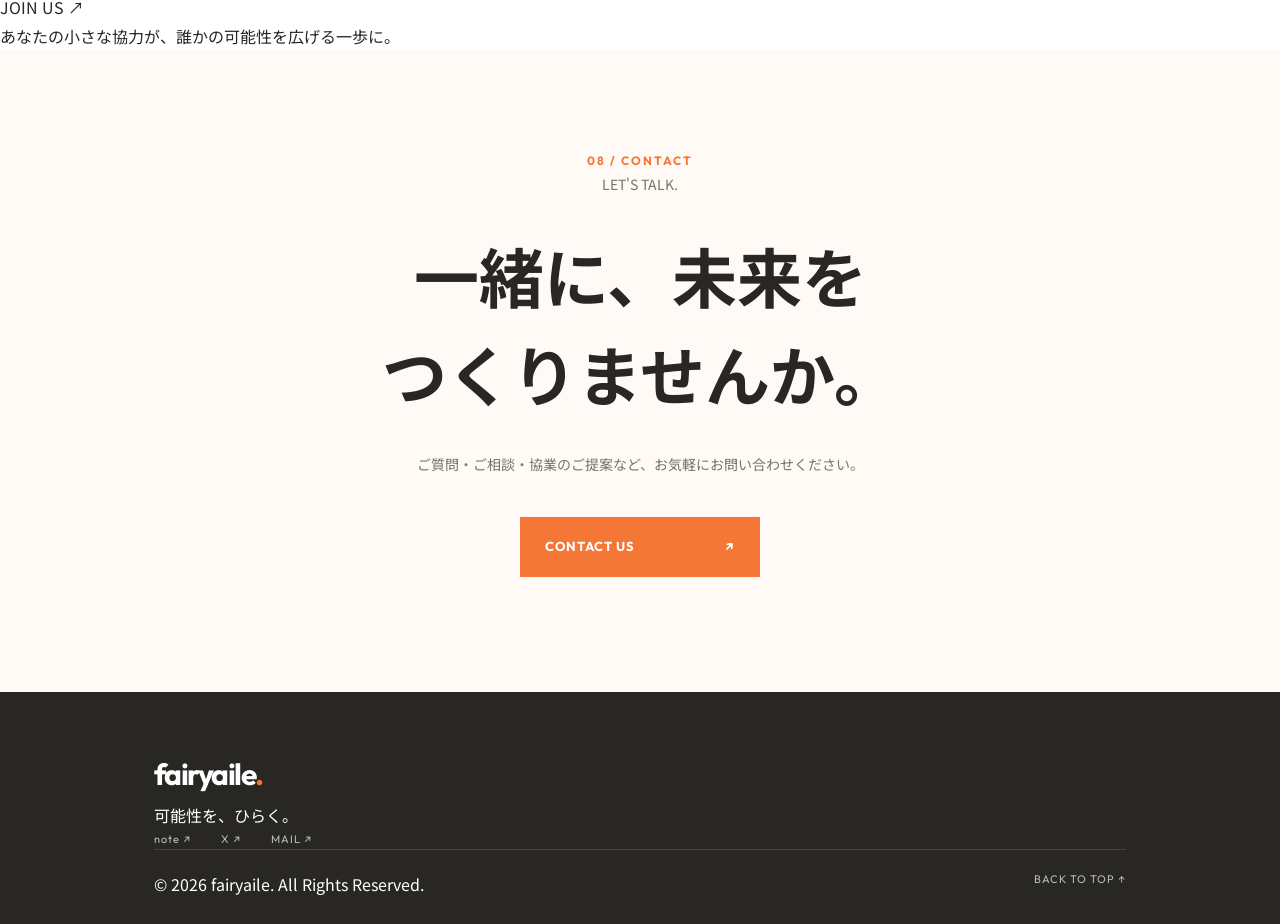
==== commit 3c705690: "Update index.html" ====
--- a/index.html
+++ b/index.html
@@ -1,372 +1,483 @@
+
 <!DOCTYPE html>
 <html lang="ja">
 <head>
   <meta charset="UTF-8">
   <meta name="viewport" content="width=device-width, initial-scale=1.0">
-  <meta name="description" content="fairyaileは、大学受験における合理的配慮の情報整理や書類準備を支援し、一人ひとりが自分の未来を選べる社会を目指します。">
+  <meta name="description" content="fairyaileは、大学受験における合理的配慮の情報整理や書類準備を支援するサービスを開発しています。">
   <title>fairyaile｜可能性を、ひらく。</title>
 
   <link rel="preconnect" href="https://fonts.googleapis.com">
   <link rel="preconnect" href="https://fonts.gstatic.com" crossorigin>
-  <link href="https://fonts.googleapis.com/css2?family=Noto+Sans+JP:wght@400;500;600;700;800&family=Outfit:wght@400;500;600;700;800&display=swap" rel="stylesheet">
+  <link href="https://fonts.googleapis.com/css2?family=Noto+Sans+JP:wght@400;500;600;700;800;900&family=Outfit:wght@400;500;600;700;800&display=swap" rel="stylesheet">
 
   <link rel="stylesheet" href="style.css">
   <script src="script.js" defer></script>
 </head>
 
 <body>
-
-  <!-- HEADER -->
   <header class="header">
-    <a href="#home" class="logo">fairyaile<span>.</span></a>
-
-    <button class="menu-toggle" id="menu-toggle"
-      aria-label="メニューを開く" aria-expanded="false">
-      <span></span><span></span>
-    </button>
-
-    <nav class="nav" id="nav">
-      <a href="#about">ABOUT</a>
-      <a href="#service">SERVICE</a>
-      <a href="#vision">VISION</a>
-      <a href="#activities">ACTIVITIES</a>
-      <a href="#team">TEAM</a>
-      <a href="#company">COMPANY</a>
-      <a href="#contact" class="nav-contact">CONTACT ↗</a>
-    </nav>
+    <div class="header-inner">
+      <a href="#home" class="logo">fairyaile<span>.</span></a>
+
+      <button class="menu-toggle" id="menu-toggle"
+        aria-label="メニューを開く" aria-expanded="false">
+        <span></span>
+        <span></span>
+      </button>
+
+      <nav class="nav" id="nav">
+        <a href="#about">ABOUT</a>
+        <a href="#service">SERVICE</a>
+        <a href="#vision">VISION</a>
+        <a href="#activities">ACTIVITIES</a>
+        <a href="#team">TEAM</a>
+        <a href="#company">COMPANY</a>
+        <a href="#contact" class="nav-contact">CONTACT <span>↗</span></a>
+      </nav>
+    </div>
   </header>
 
   <main>
-
     <!-- HERO -->
     <section class="hero" id="home">
-      <div class="hero-bg-shape shape-one"></div>
-      <div class="hero-bg-shape shape-two"></div>
-
-      <div class="hero-content">
-        <p class="eyebrow">OPEN UP YOUR POSSIBILITIES.</p>
-
-        <h1>可能性を、<br><span>ひらく。</span></h1>
-
-        <p class="hero-description">
-          一人ひとりが、自分の未来を選べる社会へ。<br>
-          fairyaileは、大学受験における合理的配慮の<br class="pc-only">
-          情報整理や書類準備を支援するサービスを開発しています。
-        </p>
-
-        <div class="hero-buttons">
-          <a href="#service" class="button button-primary">
-            OUR SERVICE <span>↗</span>
-          </a>
-          <a href="#about" class="button button-outline">
-            ABOUT US <span>→</span>
-          </a>
-        </div>
-      </div>
-
-      <div class="hero-side-text">CREATE A FUTURE WITHOUT LIMITS.</div>
-      <div class="hero-scroll">SCROLL <span></span></div>
+      <div class="hero-decoration hero-decoration-one"></div>
+      <div class="hero-decoration hero-decoration-two"></div>
+      <div class="hero-grid"></div>
+
+      <div class="hero-inner">
+        <div class="hero-content">
+          <p class="eyebrow">OPEN UP YOUR POSSIBILITIES.</p>
+
+          <h1>
+            合理的配慮申請を、<br>
+            <span>もっと負担なく。</span>
+          </h1>
+
+          <p class="hero-subcatch">ただの高校生、大学生が。</p>
+
+          <p class="hero-description">
+            一人ひとりが、自分の未来を選べる社会へ。<br>
+            fairyaileは、大学受験における合理的配慮の<br class="pc-only">
+            情報整理や書類準備を支援するサービスを開発しています。
+          </p>
+
+          <div class="hero-buttons">
+            <a href="#service" class="button button-primary">
+              OUR SERVICE <span>↗</span>
+            </a>
+            <a href="#about" class="button button-outline">
+              ABOUT US <span>→</span>
+            </a>
+          </div>
+        </div>
+
+        <div class="hero-visual" aria-hidden="true">
+          <div class="visual-circle circle-back"></div>
+          <div class="visual-circle circle-front"></div>
+          <div class="visual-card">
+            <span class="visual-card-label">YOUR FUTURE</span>
+            <div class="visual-card-line"></div>
+            <div class="visual-card-line short"></div>
+            <div class="visual-card-mark">f.</div>
+            <span class="visual-card-caption">OPEN UP.</span>
+          </div>
+          <div class="visual-dot dot-one"></div>
+          <div class="visual-dot dot-two"></div>
+        </div>
+      </div>
+
+      <div class="hero-bottom">
+        <span>CREATE A FUTURE WITHOUT LIMITS.</span>
+        <a href="#about">SCROLL <span>↓</span></a>
+      </div>
     </section>
 
     <!-- ABOUT -->
     <section class="section about-section" id="about">
-      <div class="section-heading">
-        <p class="section-label">01 / ABOUT US</p>
-        <h2>私たちについて<span>.</span></h2>
-      </div>
-
-      <div class="about-content">
-        <div class="about-lead">
-          <p class="large-text">
-            誰もが、自分の可能性を<br>
-            あきらめなくていい社会を。
-          </p>
-          <div class="orange-line"></div>
-        </div>
-
-        <div class="about-description">
-          <p>
-            大学受験において、合理的配慮を必要とする受験生は、
-            大学ごとに異なる情報を調べ、必要な書類を準備する必要があります。
-          </p>
-          <p>
-            私たちは、そうした情報収集や書類準備の負担に着目しました。
-            一人ひとりが自分の進路と向き合い、可能性を広げられるように。
-            fairyaileは、そのための仕組みづくりに取り組んでいます。
-          </p>
-        </div>
-      </div>
-
-      <div class="about-cards">
-        <article class="info-card">
-          <span class="card-number">01</span>
-          <h3>ISSUE</h3>
-          <p>受験に必要な情報収集や書類準備にかかる負担。</p>
-        </article>
-
-        <article class="info-card">
-          <span class="card-number">02</span>
-          <h3>APPROACH</h3>
-          <p>情報を整理し、書類準備を支援する仕組みづくり。</p>
-        </article>
-
-        <article class="info-card">
-          <span class="card-number">03</span>
-          <h3>OUR PURPOSE</h3>
-          <p>一人ひとりが自分の未来を選べる社会の実現。</p>
-        </article>
+      <div class="section-inner">
+        <div class="section-heading">
+          <p class="section-label">01 / ABOUT US</p>
+          <h2>私たちについて</h2>
+          <p class="section-en">WHO WE ARE</p>
+        </div>
+
+        <div class="about-content">
+          <div class="about-lead">
+            <p class="large-copy">
+              誰もが、自分の可能性を<br>
+              <span>あきらめなくていい社会へ。</span>
+            </p>
+          </div>
+
+          <div class="about-text">
+            <p>
+              大学受験において、合理的配慮を必要とする受験生は、
+              出願先ごとに異なる情報を確認し、さまざまな書類を準備する必要があります。
+            </p>
+            <p>
+              私たちは、その情報整理や書類準備にかかる負担を少しでも減らしたいと考えています。
+            </p>
+            <p>
+              高校生と大学生が中心となり、当事者の視点と技術を掛け合わせながら、
+              一人ひとりが自分らしい進路を選べる未来を目指しています。
+            </p>
+          </div>
+        </div>
+
+        <div class="about-cards">
+          <article class="info-card">
+            <span class="card-number">01</span>
+            <h3>ISSUE</h3>
+            <p>情報収集や書類準備にかかる負担。受験生が直面する課題に向き合います。</p>
+          </article>
+
+          <article class="info-card">
+            <span class="card-number">02</span>
+            <h3>APPROACH</h3>
+            <p>情報を整理し、必要な書類の準備を支援する仕組みを開発します。</p>
+          </article>
+
+          <article class="info-card">
+            <span class="card-number">03</span>
+            <h3>OUR PURPOSE</h3>
+            <p>誰もが自分の可能性を信じ、進みたい未来を選べる社会を目指します。</p>
+          </article>
+        </div>
       </div>
     </section>
 
     <!-- SERVICE -->
     <section class="section service-section" id="service">
-      <div class="section-heading">
-        <p class="section-label">02 / SERVICE</p>
-        <h2>私たちの事業<span>.</span></h2>
-        <p class="section-intro">
-          情報の壁をなくし、受験生の選択肢を広げる。
+      <div class="section-inner">
+        <div class="section-heading">
+          <p class="section-label">02 / OUR SERVICE</p>
+          <h2>事業・サービス</h2>
+          <p class="section-en">WHAT WE CREATE</p>
+        </div>
+
+        <div class="service-main">
+          <div class="service-copy">
+            <p class="service-tag">DEVELOPING</p>
+
+            <h3>
+              合理的配慮に関する<br>
+              <span>書類作成支援サービス</span>
+            </h3>
+
+            <p>
+              大学受験で合理的配慮を求める受験生に向けて、
+              大学ごとの情報整理や申請書類の準備を支援するサービスを開発しています。
+            </p>
+
+            <div class="service-buttons">
+              <a
+                href="https://go-high-yxk.pages.dev/"
+                target="_blank"
+                rel="noopener noreferrer"
+                class="service-app-button"
+              >
+                アプリを使ってみる <span>↗</span>
+              </a>
+
+              <a href="#contact" class="text-link">
+                サービスについて問い合わせる <span>↗</span>
+              </a>
+            </div>
+          </div>
+
+          <div class="service-visual">
+            <div class="service-visual-top">
+              <span>fairyaile</span>
+              <span class="service-status">IN DEVELOPMENT</span>
+            </div>
+
+            <div class="service-mockup">
+              <div class="mockup-header">
+                <span class="mockup-logo">f.</span>
+                <span>大学情報を探す</span>
+              </div>
+
+              <div class="mockup-search">
+                大学名・キーワードで検索 <span>⌕</span>
+              </div>
+
+              <div class="mockup-result">
+                <span class="mockup-icon">01</span>
+                <div>
+                  <strong>大学情報の整理</strong>
+                  <small>必要な情報をまとめて確認</small>
+                </div>
+                <span>→</span>
+              </div>
+
+              <div class="mockup-result">
+                <span class="mockup-icon">02</span>
+                <div>
+                  <strong>情報の入力・管理</strong>
+                  <small>情報を整理して保存</small>
+                </div>
+                <span>→</span>
+              </div>
+
+              <div class="mockup-result">
+                <span class="mockup-icon">03</span>
+                <div>
+                  <strong>書類準備のサポート</strong>
+                  <small>申請に必要な準備を支援</small>
+                </div>
+                <span>→</span>
+              </div>
+            </div>
+
+            <p class="mockup-caption">SERVICE IMAGE / CONCEPT</p>
+          </div>
+        </div>
+
+        <div class="service-features">
+          <div class="feature">
+            <span>01</span>
+            <div>
+              <h4>大学情報の検索</h4>
+              <p>大学ごとの合理的配慮に関する情報を探しやすく。</p>
+            </div>
+          </div>
+
+          <div class="feature">
+            <span>02</span>
+            <div>
+              <h4>情報の一元管理</h4>
+              <p>必要な情報を整理し、何度も入力する負担を軽減。</p>
+            </div>
+          </div>
+
+          <div class="feature">
+            <span>03</span>
+            <div>
+              <h4>書類準備の支援</h4>
+              <p>出願に向けた書類準備をサポート。</p>
+            </div>
+          </div>
+        </div>
+
+        <p class="service-note">※現在、サービスの開発・検討を進めています。</p>
+      </div>
+    </section>
+
+    <!-- VISION -->
+    <section class="vision-section" id="vision">
+      <div class="vision-decoration"></div>
+
+      <div class="vision-inner">
+        <p class="section-label light-label">03 / OUR VISION</p>
+        <p class="vision-en">OUR VISION</p>
+
+        <h2>
+          可能性を、ひらく。<br>
+          <span>未来の選択肢を、ひろげる。</span>
+        </h2>
+
+        <p class="vision-text">
+          私たちが目指すのは、必要な情報や支援にたどり着けることで、
+          誰もが自分の進みたい道を選べる社会です。
+          一人ひとりの声に耳を傾けながら、よりよい仕組みをつくっていきます。
         </p>
-      </div>
-
-      <div class="service-main">
-        <div class="service-text">
-          <p class="service-tag">IN DEVELOPMENT</p>
-          <h3>合理的配慮に関する<br>情報整理・書類準備支援アプリ</h3>
-          <p>
-            大学受験で合理的配慮を求める受験生が、
-            必要な情報を整理し、書類の準備を進められるよう支援する
-            アプリケーションを開発しています。
-          </p>
-          <a href="#service-features" class="text-link">
-            VIEW FEATURES <span>↗</span>
-          </a>
-        </div>
-
-        <div class="service-visual">
-          <div class="visual-circle circle-back"></div>
-          <div class="visual-window">
-            <div class="window-top">
-              <span></span><span></span><span></span>
-            </div>
-            <div class="window-content">
-              <p class="window-label">YOUR INFORMATION</p>
-              <div class="window-bar"></div>
-              <div class="window-bar short"></div>
-              <div class="window-box">
-                <span>UNIVERSITY SEARCH</span>
-                <strong>大学情報を整理する</strong>
-              </div>
-              <div class="window-box">
-                <span>DOCUMENT SUPPORT</span>
-                <strong>必要書類の準備を支援</strong>
-              </div>
-            </div>
-          </div>
-          <span class="visual-decoration">01</span>
-        </div>
-      </div>
-
-      <div class="feature-grid" id="service-features">
-        <article class="feature-card">
-          <span>01</span>
-          <h3>大学情報の検索</h3>
-          <p>大学ごとの合理的配慮に関する情報を探し、比較・確認するための機能。</p>
-        </article>
-
-        <article class="feature-card">
-          <span>02</span>
-          <h3>情報の整理</h3>
-          <p>受験生自身の情報や必要事項をまとめ、管理するための機能。</p>
-        </article>
-
-        <article class="feature-card">
-          <span>03</span>
-          <h3>書類準備の支援</h3>
-          <p>複数の大学への申請に向けた書類準備の負担を減らすための機能。</p>
-        </article>
-      </div>
-
-      <p class="service-note">
-        ※サービスは現在開発中です。掲載内容は今後変更される場合があります。
-      </p>
-    </section>
-
-    <!-- VISION -->
-    <section class="section vision-section" id="vision">
-      <div class="vision-inner">
-        <p class="section-label">03 / VISION</p>
-        <p class="vision-small">THE FUTURE WE WANT TO CREATE</p>
-
-        <h2>
-          選択肢を広げ、<br>
-          可能性をひらく。
-        </h2>
-
-        <p class="vision-description">
-          私たちが目指すのは、情報や手続きの違いによって、
-          誰かの進路の可能性が狭まらない社会です。
-          <br><br>
-          将来的には、大学ごとに異なる情報や手続きの整理に加え、
-          合理的配慮に関する情報や基準の共通化にも目を向け、
-          より多くの受験生が安心して進路を選べる環境を目指します。
-        </p>
-
-        <div class="vision-mark">fairyaile</div>
+
+        <div class="vision-bottom">A FUTURE WHERE EVERYONE CAN CHOOSE.</div>
       </div>
     </section>
 
     <!-- ACTIVITIES -->
     <section class="section activities-section" id="activities">
-      <div class="section-heading">
-        <p class="section-label">04 / ACTIVITIES</p>
-        <h2>活動・実績<span>.</span></h2>
-        <p class="section-intro">
-          挑戦を重ねながら、よりよい未来をつくる。
-        </p>
-      </div>
-
-      <div class="activity-list">
-
-        <!-- ユメカタリ学生生成AIコンテスト -->
-        <article class="activity-item">
-          <div class="activity-date">2026</div>
-          <div class="activity-content">
-            <span class="activity-category">AWARD</span>
-            <h3>ユメカタリ学生生成AIコンテスト 準優勝</h3>
-            <p>
-              ユメカタリ学生生成AIコンテストにおいて、準優勝を受賞。
-            </p>
-          </div>
-          <span class="activity-arrow">↗</span>
-        </article>
-
-        <!-- fairyaile プロジェクト -->
-        <article class="activity-item">
-          <div class="activity-date">2026</div>
-          <div class="activity-content">
-            <span class="activity-category">PROJECT</span>
-            <h3>fairyaile プロジェクト始動</h3>
-            <p>
-              大学受験における合理的配慮の課題解決に向けて活動を開始。
-            </p>
-          </div>
-          <span class="activity-arrow">↗</span>
-        </article>
-
+      <div class="section-inner">
+        <div class="section-heading">
+          <p class="section-label">04 / ACTIVITIES</p>
+          <h2>活動・実績</h2>
+          <p class="section-en">OUR JOURNEY</p>
+        </div>
+
+        <div class="timeline">
+          <article class="timeline-item">
+            <div class="timeline-date">2026</div>
+            <div class="timeline-content">
+              <span class="timeline-category">AWARD</span>
+              <h3>ユメカタリ学生生成AIコンテスト 準優勝</h3>
+              <p>学生によるアイデアと生成AIを活用した取り組みで、準優勝を受賞しました。</p>
+            </div>
+          </article>
+
+          <article class="timeline-item">
+            <div class="timeline-date">2026</div>
+            <div class="timeline-content">
+              <span class="timeline-category">PROJECT</span>
+              <h3>fairyaile プロジェクト始動</h3>
+              <p>大学受験における合理的配慮の課題解決を目指し、サービス開発を開始しました。</p>
+            </div>
+          </article>
+        </div>
       </div>
     </section>
 
     <!-- TEAM -->
     <section class="section team-section" id="team">
-      <div class="section-heading">
-        <p class="section-label">05 / TEAM</p>
-        <h2>メンバー<span>.</span></h2>
-        <p class="section-intro">
-          異なる視点と経験を持つメンバーが集まり、挑戦しています。
-        </p>
-      </div>
-
-      <div class="team-message">
-        <p class="team-quote">「一人ひとりの可能性を、もっと自由に。」</p>
-        <p>
-          私たちは、それぞれの経験や専門性を持ち寄り、
-          社会の課題に向き合っています。
-          メンバーの詳細や代表メッセージは、準備が整い次第掲載します。
-        </p>
+      <div class="section-inner">
+        <div class="section-heading">
+          <p class="section-label">05 / OUR TEAM</p>
+          <h2>チーム</h2>
+          <p class="section-en">PEOPLE BEHIND FAIRYAILE</p>
+        </div>
+
+        <div class="team-intro">
+          <p class="team-quote">
+            Different perspectives.<br>
+            <span>One shared purpose.</span>
+          </p>
+
+          <p class="team-description">
+            それぞれ異なる経験や専門性を持つメンバーが集まり、
+            一人ひとりの可能性をひらくために活動しています。
+          </p>
+        </div>
+
+        <div class="team-grid">
+          <article class="member-card">
+            <div class="member-number">01</div>
+            <div class="member-role">REPRESENTATIVE</div>
+            <h3>岩渕 悠乃</h3>
+            <p class="member-school">東京大学</p>
+            <div class="member-divider"></div>
+            <p class="member-position">代表</p>
+          </article>
+
+          <article class="member-card">
+            <div class="member-number">02</div>
+            <div class="member-role">ADVISOR</div>
+            <h3>林家 実希</h3>
+            <p class="member-school">大妻女子大学</p>
+            <div class="member-divider"></div>
+            <p class="member-position">当事者アドバイザー</p>
+          </article>
+
+          <article class="member-card">
+            <div class="member-number">03</div>
+            <div class="member-role">ENGINEER</div>
+            <h3>神崎 心</h3>
+            <p class="member-school">静岡大学</p>
+            <div class="member-divider"></div>
+            <p class="member-position">エンジニア</p>
+          </article>
+
+          <article class="member-card">
+            <div class="member-number">04</div>
+            <div class="member-role">ENGINEER</div>
+            <h3>泉谷 茉那</h3>
+            <p class="member-school">帝塚山高校</p>
+            <div class="member-divider"></div>
+            <p class="member-position">エンジニア</p>
+          </article>
+        </div>
       </div>
     </section>
 
     <!-- COMPANY -->
     <section class="section company-section" id="company">
-      <div class="section-heading">
-        <p class="section-label">06 / COMPANY</p>
-        <h2>会社概要<span>.</span></h2>
-      </div>
-
-      <div class="company-table">
-        <div class="company-row">
-          <span>社名</span>
-          <strong>fairyaile</strong>
-        </div>
-
-        <div class="company-row">
-          <span>代表者</span>
-          <strong>準備中</strong>
-        </div>
-
-        <div class="company-row">
-          <span>設立年月日</span>
-          <strong>準備中</strong>
-        </div>
-
-        <div class="company-row">
-          <span>所在地</span>
-          <strong>東京都渋谷区神南1丁目11番4号 FPGリンクス神南5階</strong>
-        </div>
-
-        <div class="company-row">
-          <span>TEL</span>
-          <strong>03-5456-8855</strong>
-        </div>
-
-        <div class="company-row">
-          <span>事業内容</span>
-          <strong>大学受験における合理的配慮の情報整理・書類準備支援</strong>
-        </div>
-
-        <div class="company-row">
-          <span>資本金</span>
-          <strong>準備中</strong>
-        </div>
-
-        <div class="company-row">
-          <span>役員構成</span>
-          <strong>準備中</strong>
-        </div>
+      <div class="section-inner">
+        <div class="section-heading">
+          <p class="section-label">06 / COMPANY</p>
+          <h2>会社概要</h2>
+          <p class="section-en">COMPANY PROFILE</p>
+        </div>
+
+        <div class="company-table">
+          <div class="company-row">
+            <div>会社名</div>
+            <p>fairyaile</p>
+          </div>
+          <div class="company-row">
+            <div>代表者</div>
+            <p>準備中</p>
+          </div>
+          <div class="company-row">
+            <div>設立年月日</div>
+            <p>準備中</p>
+          </div>
+          <div class="company-row">
+            <div>所在地</div>
+            <p>東京都渋谷区神南1丁目11番4号 FPGリンクス神南5階</p>
+          </div>
+          <div class="company-row">
+            <div>事業内容</div>
+            <p>大学受験における合理的配慮の情報整理・書類準備支援</p>
+          </div>
+          <div class="company-row">
+            <div>資本金</div>
+            <p>準備中</p>
+          </div>
+          <div class="company-row">
+            <div>役員構成</div>
+            <p>準備中</p>
+          </div>
+        </div>
+      </div>
+    </section>
+
+    <!-- SUPPORT -->
+    <section class="support-section" id="support">
+      <div class="support-inner">
+        <p class="section-label">07 / JOIN OUR PROJECT</p>
+        <h2>私たちの活動を、<br>一緒に支えませんか。</h2>
+
+        <p class="support-lead">
+          fairyaileでは、私たちの想いに共感し、活動を応援・支援してくださる方を募集しています。
+        </p>
+
+        <p class="support-description">
+          サービス開発、デザイン、広報、情報提供、アドバイスなど、
+          さまざまな形でプロジェクトに関わっていただけます。
+          私たちと一緒に、新しい可能性をひらいていきませんか。
+        </p>
+
+        <a href="mailto:yuno6towa5@gmail.com?subject=fairyaileへのご支援について" class="support-button">
+          JOIN US <span>↗</span>
+        </a>
+
+        <p class="support-note">あなたの小さな協力が、誰かの可能性を広げる一歩に。</p>
       </div>
     </section>
 
     <!-- CONTACT -->
     <section class="contact-section" id="contact">
       <div class="contact-inner">
-        <p class="section-label">07 / CONTACT</p>
-        <h2>一緒に、可能性を<br>ひらきませんか。</h2>
-
-        <p>
-          私たちの活動に関するお問い合わせや、
-          協力・連携についてのご相談をお待ちしています。
-        </p>
-
-        <a class="contact-button" href="mailto:yuno6towa5@gmail.com">
+        <p class="section-label light-label">08 / CONTACT</p>
+        <p class="contact-en">LET'S TALK.</p>
+        <h2>一緒に、未来を<br>つくりませんか。</h2>
+        <p>ご質問・ご相談・協業のご提案など、お気軽にお問い合わせください。</p>
+
+        <a href="mailto:yuno6towa5@gmail.com" class="contact-button">
           CONTACT US <span>↗</span>
         </a>
-
-        <p class="contact-note">お問い合わせ・協力のご相談はこちら</p>
-      </div>
-    </section>
-
+      </div>
+    </section>
   </main>
 
-  <!-- FOOTER -->
   <footer class="footer">
-    <div class="footer-top">
+    <div class="footer-main">
       <div>
         <a href="#home" class="footer-logo">fairyaile<span>.</span></a>
-        <p>可能性を、ひらく。</p>
+        <p class="footer-tagline">可能性を、ひらく。</p>
       </div>
 
       <div class="footer-links">
         <a href="https://note.com/gohigh_" target="_blank" rel="noopener noreferrer">note ↗</a>
         <a href="https://x.com/goritekihairyo?s=11" target="_blank" rel="noopener noreferrer">X ↗</a>
-        <a href="#contact">CONTACT ↗</a>
+        <a href="mailto:yuno6towa5@gmail.com">MAIL ↗</a>
       </div>
     </div>
 
     <div class="footer-bottom">
-      <a href="privacy.html">PRIVACY POLICY</a>
-      <p>© <span id="year"></span> fairyaile. All Rights Reserved.</p>
+      <span>© <span id="year"></span> fairyaile. All Rights Reserved.</span>
+      <a href="#home">BACK TO TOP ↑</a>
     </div>
   </footer>
-
 </body>
 </html>
--- a/style.css
+++ b/style.css
@@ -1,37 +1,978 @@
-// =========================
-// MOBILE MENU
-// =========================
-
-const menuToggle = document.querySelector(".menu-toggle");
-const nav = document.querySelector(".nav");
-
-if (menuToggle && nav) {
-  menuToggle.addEventListener("click", () => {
-    const isOpen = nav.classList.toggle("is-open");
-
-    menuToggle.setAttribute("aria-expanded", String(isOpen));
-    menuToggle.setAttribute(
-      "aria-label",
-      isOpen ? "メニューを閉じる" : "メニューを開く"
-    );
-  });
-
-  nav.querySelectorAll("a").forEach((link) => {
-    link.addEventListener("click", () => {
-      nav.classList.remove("is-open");
-      menuToggle.setAttribute("aria-expanded", "false");
-      menuToggle.setAttribute("aria-label", "メニューを開く");
-    });
-  });
-}
-
-
-// =========================
-// CURRENT YEAR
-// =========================
-
-const year = document.querySelector("#year");
-
-if (year) {
-  year.textContent = new Date().getFullYear();
-}
+
+:root {
+  --orange: #f47735;
+  --orange-dark: #df5c20;
+  --orange-light: #fff0e6;
+  --cream: #fffaf6;
+  --white: #ffffff;
+  --ink: #292723;
+  --gray: #77736e;
+  --line: #e9e1da;
+}
+
+* {
+  margin: 0;
+  padding: 0;
+  box-sizing: border-box;
+}
+
+html {
+  scroll-behavior: smooth;
+  scroll-padding-top: 90px;
+}
+
+body {
+  font-family: "Noto Sans JP", sans-serif;
+  color: var(--ink);
+  background: var(--white);
+  line-height: 1.8;
+}
+
+a {
+  color: inherit;
+  text-decoration: none;
+}
+
+button {
+  font: inherit;
+}
+
+/* HEADER */
+
+.header {
+  height: 82px;
+  padding: 0 7%;
+  display: flex;
+  align-items: center;
+  justify-content: space-between;
+  background: rgba(255, 255, 255, 0.96);
+  position: sticky;
+  top: 0;
+  z-index: 100;
+  border-bottom: 1px solid rgba(0, 0, 0, 0.04);
+}
+
+.logo,
+.footer-logo {
+  font-family: "Outfit", sans-serif;
+  font-size: 30px;
+  font-weight: 700;
+  letter-spacing: -1.5px;
+}
+
+.logo span,
+.footer-logo span {
+  color: var(--orange);
+}
+
+.nav {
+  display: flex;
+  align-items: center;
+  gap: 27px;
+}
+
+.nav a {
+  font-family: "Outfit", sans-serif;
+  font-size: 11px;
+  font-weight: 600;
+  letter-spacing: 1px;
+  transition: color 0.3s;
+}
+
+.nav a:hover {
+  color: var(--orange);
+}
+
+.nav .nav-contact {
+  color: var(--white);
+  background: var(--orange);
+  padding: 12px 19px;
+  border-radius: 3px;
+}
+
+.menu-toggle {
+  display: none;
+}
+
+/* HERO */
+
+.hero {
+  min-height: 650px;
+  height: calc(100vh - 82px);
+  max-height: 850px;
+  background: var(--cream);
+  position: relative;
+  overflow: hidden;
+  display: flex;
+  align-items: center;
+  padding: 8% 12%;
+}
+
+.hero-content {
+  position: relative;
+  z-index: 2;
+  max-width: 680px;
+}
+
+.eyebrow,
+.section-label {
+  color: var(--orange);
+  font-family: "Outfit", sans-serif;
+  font-size: 12px;
+  font-weight: 700;
+  letter-spacing: 2px;
+}
+
+.hero h1 {
+  font-size: clamp(58px, 8vw, 105px);
+  line-height: 1.25;
+  font-weight: 800;
+  letter-spacing: -5px;
+  margin: 25px 0;
+}
+
+.hero h1 span {
+  color: var(--orange);
+}
+
+.hero-description {
+  color: var(--gray);
+  font-size: 14px;
+  line-height: 2.3;
+}
+
+.hero-buttons {
+  display: flex;
+  gap: 15px;
+  margin-top: 38px;
+}
+
+.button {
+  min-width: 175px;
+  padding: 15px 22px;
+  font-family: "Outfit", sans-serif;
+  font-size: 12px;
+  font-weight: 700;
+  letter-spacing: 1px;
+  display: flex;
+  align-items: center;
+  justify-content: space-between;
+  transition: 0.3s;
+}
+
+.button-primary {
+  color: white;
+  background: var(--orange);
+}
+
+.button-primary:hover {
+  background: var(--orange-dark);
+  transform: translateY(-3px);
+}
+
+.button-outline {
+  border: 1px solid var(--line);
+  background: white;
+}
+
+.button-outline:hover {
+  border-color: var(--orange);
+  color: var(--orange);
+}
+
+.hero-bg-shape {
+  position: absolute;
+  border-radius: 50%;
+  pointer-events: none;
+}
+
+.shape-one {
+  width: 600px;
+  height: 600px;
+  background: #ffe4d1;
+  right: -100px;
+  top: 5%;
+}
+
+.shape-two {
+  width: 380px;
+  height: 380px;
+  background: var(--orange);
+  right: 5%;
+  bottom: -190px;
+  opacity: 0.9;
+}
+
+.hero-side-text {
+  position: absolute;
+  right: 4%;
+  top: 45%;
+  writing-mode: vertical-rl;
+  font-family: "Outfit", sans-serif;
+  font-size: 10px;
+  letter-spacing: 3px;
+  color: var(--orange-dark);
+}
+
+.hero-scroll {
+  position: absolute;
+  bottom: 35px;
+  left: 12%;
+  font-family: "Outfit", sans-serif;
+  font-size: 10px;
+  letter-spacing: 2px;
+  display: flex;
+  align-items: center;
+  gap: 15px;
+}
+
+.hero-scroll span {
+  width: 50px;
+  height: 1px;
+  background: var(--orange);
+}
+
+/* COMMON SECTION */
+
+.section {
+  padding: 115px 12%;
+}
+
+.section-heading {
+  margin-bottom: 60px;
+}
+
+.section-heading h2 {
+  font-size: clamp(34px, 4vw, 48px);
+  font-weight: 800;
+  letter-spacing: -1px;
+  margin-top: 12px;
+}
+
+.section-heading h2 span {
+  color: var(--orange);
+}
+
+.section-intro {
+  color: var(--gray);
+  font-size: 14px;
+  margin-top: 12px;
+}
+
+/* ABOUT */
+
+.about-section {
+  background: white;
+}
+
+.about-content {
+  display: grid;
+  grid-template-columns: 1fr 1fr;
+  gap: 80px;
+  align-items: center;
+}
+
+.large-text {
+  font-size: clamp(25px, 3vw, 36px);
+  font-weight: 700;
+  line-height: 1.9;
+}
+
+.orange-line {
+  width: 65px;
+  height: 4px;
+  background: var(--orange);
+  margin-top: 28px;
+}
+
+.about-description p {
+  color: var(--gray);
+  font-size: 14px;
+  line-height: 2.3;
+  margin-bottom: 18px;
+}
+
+.about-cards {
+  display: grid;
+  grid-template-columns: repeat(3, 1fr);
+  gap: 20px;
+  margin-top: 75px;
+}
+
+.info-card {
+  background: var(--cream);
+  padding: 30px;
+  min-height: 210px;
+  border-bottom: 3px solid var(--orange);
+}
+
+.card-number {
+  color: var(--orange);
+  font-family: "Outfit", sans-serif;
+  font-size: 13px;
+}
+
+.info-card h3 {
+  font-family: "Outfit", sans-serif;
+  font-size: 22px;
+  margin: 20px 0 10px;
+}
+
+.info-card p {
+  font-size: 12px;
+  color: var(--gray);
+}
+
+/* SERVICE */
+
+.service-section {
+  background: var(--cream);
+}
+
+.service-main {
+  display: grid;
+  grid-template-columns: 1fr 1fr;
+  gap: 70px;
+  align-items: center;
+}
+
+.service-tag {
+  color: var(--orange);
+  font-family: "Outfit", sans-serif;
+  font-size: 11px;
+  font-weight: 700;
+  letter-spacing: 2px;
+}
+
+.service-text h3 {
+  font-size: clamp(26px, 3vw, 38px);
+  line-height: 1.6;
+  margin: 18px 0;
+}
+
+.service-text > p:not(.service-tag) {
+  color: var(--gray);
+  font-size: 14px;
+  line-height: 2.2;
+}
+
+.text-link {
+  display: inline-block;
+  margin-top: 30px;
+  color: var(--orange-dark);
+  font-family: "Outfit", sans-serif;
+  font-size: 12px;
+  font-weight: 700;
+  letter-spacing: 1px;
+  border-bottom: 1px solid var(--orange);
+  padding-bottom: 7px;
+}
+
+.text-link span {
+  margin-left: 15px;
+}
+
+.service-visual {
+  height: 380px;
+  position: relative;
+  display: flex;
+  align-items: center;
+  justify-content: center;
+}
+
+.visual-circle {
+  width: 310px;
+  height: 310px;
+  background: #ffe1ce;
+  border-radius: 50%;
+  position: absolute;
+}
+
+.visual-window {
+  width: 85%;
+  max-width: 360px;
+  background: white;
+  border-radius: 8px;
+  box-shadow: 0 20px 60px rgba(80, 50, 30, 0.12);
+  position: relative;
+  z-index: 2;
+  overflow: hidden;
+}
+
+.window-top {
+  height: 32px;
+  background: #f7f3ef;
+  display: flex;
+  align-items: center;
+  padding: 0 14px;
+  gap: 5px;
+}
+
+.window-top span {
+  width: 7px;
+  height: 7px;
+  border-radius: 50%;
+  background: #e8a27c;
+}
+
+.window-content {
+  padding: 25px;
+}
+
+.window-label {
+  color: var(--orange);
+  font-family: "Outfit", sans-serif;
+  font-size: 10px;
+  font-weight: 700;
+  letter-spacing: 1px;
+}
+
+.window-bar {
+  width: 85%;
+  height: 9px;
+  background: #f2eee9;
+  border-radius: 5px;
+  margin-top: 15px;
+}
+
+.window-bar.short {
+  width: 55%;
+  margin-top: 8px;
+}
+
+.window-box {
+  padding: 15px;
+  background: var(--cream);
+  margin-top: 14px;
+  border-left: 3px solid var(--orange);
+}
+
+.window-box span {
+  display: block;
+  color: var(--orange);
+  font-family: "Outfit", sans-serif;
+  font-size: 9px;
+  font-weight: 700;
+}
+
+.window-box strong {
+  font-size: 12px;
+}
+
+.visual-decoration {
+  position: absolute;
+  right: 0;
+  bottom: 0;
+  color: var(--orange);
+  font-family: "Outfit", sans-serif;
+  font-size: 65px;
+  font-weight: 800;
+  opacity: 0.3;
+}
+
+.feature-grid {
+  display: grid;
+  grid-template-columns: repeat(3, 1fr);
+  gap: 20px;
+  margin-top: 65px;
+}
+
+.feature-card {
+  padding: 28px;
+  background: white;
+  border: 1px solid var(--line);
+}
+
+.feature-card > span {
+  color: var(--orange);
+  font-family: "Outfit", sans-serif;
+  font-size: 12px;
+}
+
+.feature-card h3 {
+  font-size: 17px;
+  margin: 15px 0 10px;
+}
+
+.feature-card p {
+  font-size: 12px;
+  color: var(--gray);
+}
+
+.service-note {
+  color: var(--gray);
+  font-size: 11px;
+  margin-top: 20px;
+}
+
+/* VISION */
+
+.vision-section {
+  background: var(--orange);
+  color: white;
+  position: relative;
+  overflow: hidden;
+}
+
+.vision-section .section-label {
+  color: white;
+}
+
+.vision-inner {
+  position: relative;
+  z-index: 2;
+}
+
+.vision-small {
+  font-family: "Outfit", sans-serif;
+  font-size: 11px;
+  letter-spacing: 3px;
+  margin-top: 65px;
+  opacity: 0.8;
+}
+
+.vision-inner h2 {
+  font-size: clamp(42px, 7vw, 80px);
+  line-height: 1.5;
+  margin: 20px 0;
+  letter-spacing: -2px;
+}
+
+.vision-description {
+  max-width: 600px;
+  font-size: 14px;
+  line-height: 2.3;
+  opacity: 0.9;
+}
+
+.vision-mark {
+  font-family: "Outfit", sans-serif;
+  font-size: clamp(70px, 13vw, 170px);
+  font-weight: 800;
+  letter-spacing: -8px;
+  opacity: 0.12;
+  text-align: right;
+  margin-top: 40px;
+}
+
+/* ACTIVITIES */
+
+.activities-section {
+  background: white;
+}
+
+.activity-item {
+  display: grid;
+  grid-template-columns: 140px 1fr 30px;
+  gap: 30px;
+  padding: 35px 0;
+  border-top: 1px solid var(--line);
+  align-items: center;
+}
+
+.activity-item:last-child {
+  border-bottom: 1px solid var(--line);
+}
+
+.activity-date {
+  font-family: "Outfit", sans-serif;
+  font-size: 12px;
+  color: var(--orange);
+  font-weight: 700;
+}
+
+.activity-category {
+  font-family: "Outfit", sans-serif;
+  font-size: 10px;
+  color: var(--orange);
+  letter-spacing: 1px;
+}
+
+.activity-content h3 {
+  font-size: 18px;
+  margin: 5px 0;
+}
+
+.activity-content p {
+  font-size: 12px;
+  color: var(--gray);
+}
+
+.activity-arrow {
+  color: var(--orange);
+}
+
+/* TEAM */
+
+.team-section {
+  background: var(--cream);
+}
+
+.team-message {
+  max-width: 800px;
+  padding: 45px;
+  background: white;
+  border-left: 4px solid var(--orange);
+}
+
+.team-quote {
+  font-size: clamp(22px, 3vw, 32px);
+  font-weight: 700;
+  margin-bottom: 25px;
+}
+
+.team-message > p:last-child {
+  color: var(--gray);
+  font-size: 13px;
+  line-height: 2.2;
+}
+
+/* COMPANY */
+
+.company-section {
+  background: white;
+}
+
+.company-table {
+  max-width: 850px;
+}
+
+.company-row {
+  display: grid;
+  grid-template-columns: 180px 1fr;
+  padding: 22px 15px;
+  border-top: 1px solid var(--line);
+  gap: 20px;
+}
+
+.company-row:last-child {
+  border-bottom: 1px solid var(--line);
+}
+
+.company-row span {
+  font-size: 13px;
+  color: var(--gray);
+}
+
+.company-row strong {
+  font-size: 13px;
+  font-weight: 500;
+}
+
+/* CONTACT */
+
+.contact-section {
+  background: var(--cream);
+  padding: 100px 12%;
+  text-align: center;
+}
+
+.contact-inner h2 {
+  font-size: clamp(36px, 6vw, 65px);
+  line-height: 1.5;
+  margin: 30px 0;
+}
+
+.contact-inner > p:not(.section-label):not(.contact-note) {
+  color: var(--gray);
+  font-size: 14px;
+}
+
+.contact-button {
+  display: flex;
+  align-items: center;
+  justify-content: space-between;
+  width: 240px;
+  margin: 40px auto 15px;
+  padding: 18px 25px;
+  color: white;
+  background: var(--orange);
+  font-family: "Outfit", sans-serif;
+  font-size: 13px;
+  font-weight: 700;
+  letter-spacing: 1px;
+  transition: 0.3s;
+}
+
+.contact-button:hover {
+  background: var(--orange-dark);
+  transform: translateY(-3px);
+}
+
+.contact-note {
+  font-size: 11px;
+  color: var(--gray);
+}
+
+/* FOOTER */
+
+.footer {
+  background: var(--ink);
+  color: white;
+  padding: 55px 12% 25px;
+}
+
+.footer-top {
+  display: flex;
+  justify-content: space-between;
+  align-items: center;
+  padding-bottom: 45px;
+}
+
+.footer-logo {
+  color: white;
+}
+
+.footer-top > div:first-child p {
+  font-size: 11px;
+  color: #aaa;
+  margin-top: 5px;
+}
+
+.footer-links {
+  display: flex;
+  gap: 30px;
+}
+
+.footer-links a,
+.footer-bottom a,
+.footer-bottom p {
+  font-family: "Outfit", sans-serif;
+  font-size: 11px;
+  letter-spacing: 1px;
+  color: #bbb;
+  transition: color 0.3s;
+}
+
+.footer-links a:hover,
+.footer-bottom a:hover {
+  color: var(--orange);
+}
+
+.footer-bottom {
+  border-top: 1px solid #48443f;
+  padding-top: 20px;
+  display: flex;
+  justify-content: space-between;
+}
+
+/* MOBILE */
+
+@media (max-width: 900px) {
+  .header {
+    padding: 0 6%;
+  }
+
+  .nav {
+    gap: 14px;
+  }
+
+  .nav a {
+    font-size: 10px;
+  }
+
+  .section {
+    padding: 90px 7%;
+  }
+
+  .hero {
+    padding: 8% 8%;
+  }
+
+  .about-content,
+  .service-main {
+    gap: 40px;
+  }
+}
+
+@media (max-width: 650px) {
+  .header {
+    height: 70px;
+  }
+
+  .logo {
+    font-size: 26px;
+  }
+
+  .menu-toggle {
+    display: flex;
+    width: 40px;
+    height: 40px;
+    background: transparent;
+    border: none;
+    flex-direction: column;
+    justify-content: center;
+    gap: 7px;
+    cursor: pointer;
+    z-index: 110;
+  }
+
+  .menu-toggle span {
+    width: 25px;
+    height: 2px;
+    background: var(--ink);
+    transition: 0.3s;
+  }
+
+  .menu-toggle.is-open span:first-child {
+    transform: translateY(4.5px) rotate(45deg);
+  }
+
+  .menu-toggle.is-open span:last-child {
+    transform: translateY(-4.5px) rotate(-45deg);
+  }
+
+  .nav {
+    position: absolute;
+    top: 70px;
+    left: 0;
+    width: 100%;
+    padding: 30px 7%;
+    background: white;
+    display: none;
+    flex-direction: column;
+    align-items: flex-start;
+    gap: 23px;
+    box-shadow: 0 15px 20px rgba(0, 0, 0, 0.05);
+  }
+
+  .nav.is-open {
+    display: flex;
+  }
+
+  .nav a {
+    font-size: 13px;
+  }
+
+  .nav .nav-contact {
+    padding: 10px 18px;
+  }
+
+  .hero {
+    min-height: 650px;
+    height: auto;
+    padding: 100px 7% 120px;
+  }
+
+  .hero h1 {
+    font-size: 65px;
+    letter-spacing: -3px;
+  }
+
+  .hero-description {
+    font-size: 12px;
+  }
+
+  .hero-buttons {
+    flex-direction: column;
+    max-width: 230px;
+  }
+
+  .hero-side-text {
+    right: 3%;
+    font-size: 8px;
+  }
+
+  .shape-one {
+    width: 320px;
+    height: 320px;
+    right: -150px;
+    top: 5%;
+  }
+
+  .shape-two {
+    width: 230px;
+    height: 230px;
+    right: -80px;
+    bottom: -100px;
+  }
+
+  .section {
+    padding: 75px 7%;
+  }
+
+  .section-heading {
+    margin-bottom: 40px;
+  }
+
+  .section-heading h2 {
+    font-size: 35px;
+  }
+
+  .about-content,
+  .service-main {
+    grid-template-columns: 1fr;
+    gap: 30px;
+  }
+
+  .about-cards,
+  .feature-grid {
+    grid-template-columns: 1fr;
+    gap: 13px;
+    margin-top: 40px;
+  }
+
+  .info-card {
+    min-height: auto;
+  }
+
+  .service-visual {
+    height: 330px;
+  }
+
+  .activity-item {
+    grid-template-columns: 1fr 25px;
+    gap: 10px;
+  }
+
+  .activity-date {
+    grid-column: 1 / -1;
+  }
+
+  .activity-content h3 {
+    font-size: 16px;
+  }
+
+  .team-message {
+    padding: 28px;
+  }
+
+  .company-row {
+    grid-template-columns: 100px 1fr;
+    gap: 10px;
+    padding: 17px 5px;
+  }
+
+  .company-row span,
+  .company-row strong {
+    font-size: 12px;
+  }
+
+  .contact-section {
+    padding: 80px 7%;
+  }
+
+  .footer {
+    padding: 45px 7% 20px;
+  }
+
+  .footer-top {
+    flex-direction: column;
+    align-items: flex-start;
+    gap: 30px;
+  }
+
+  .footer-links {
+    flex-wrap: wrap;
+    gap: 20px;
+  }
+
+  .footer-bottom {
+    flex-direction: column;
+    gap: 10px;
+  }
+
+  .pc-only {
+    display: none;
+  }
+}
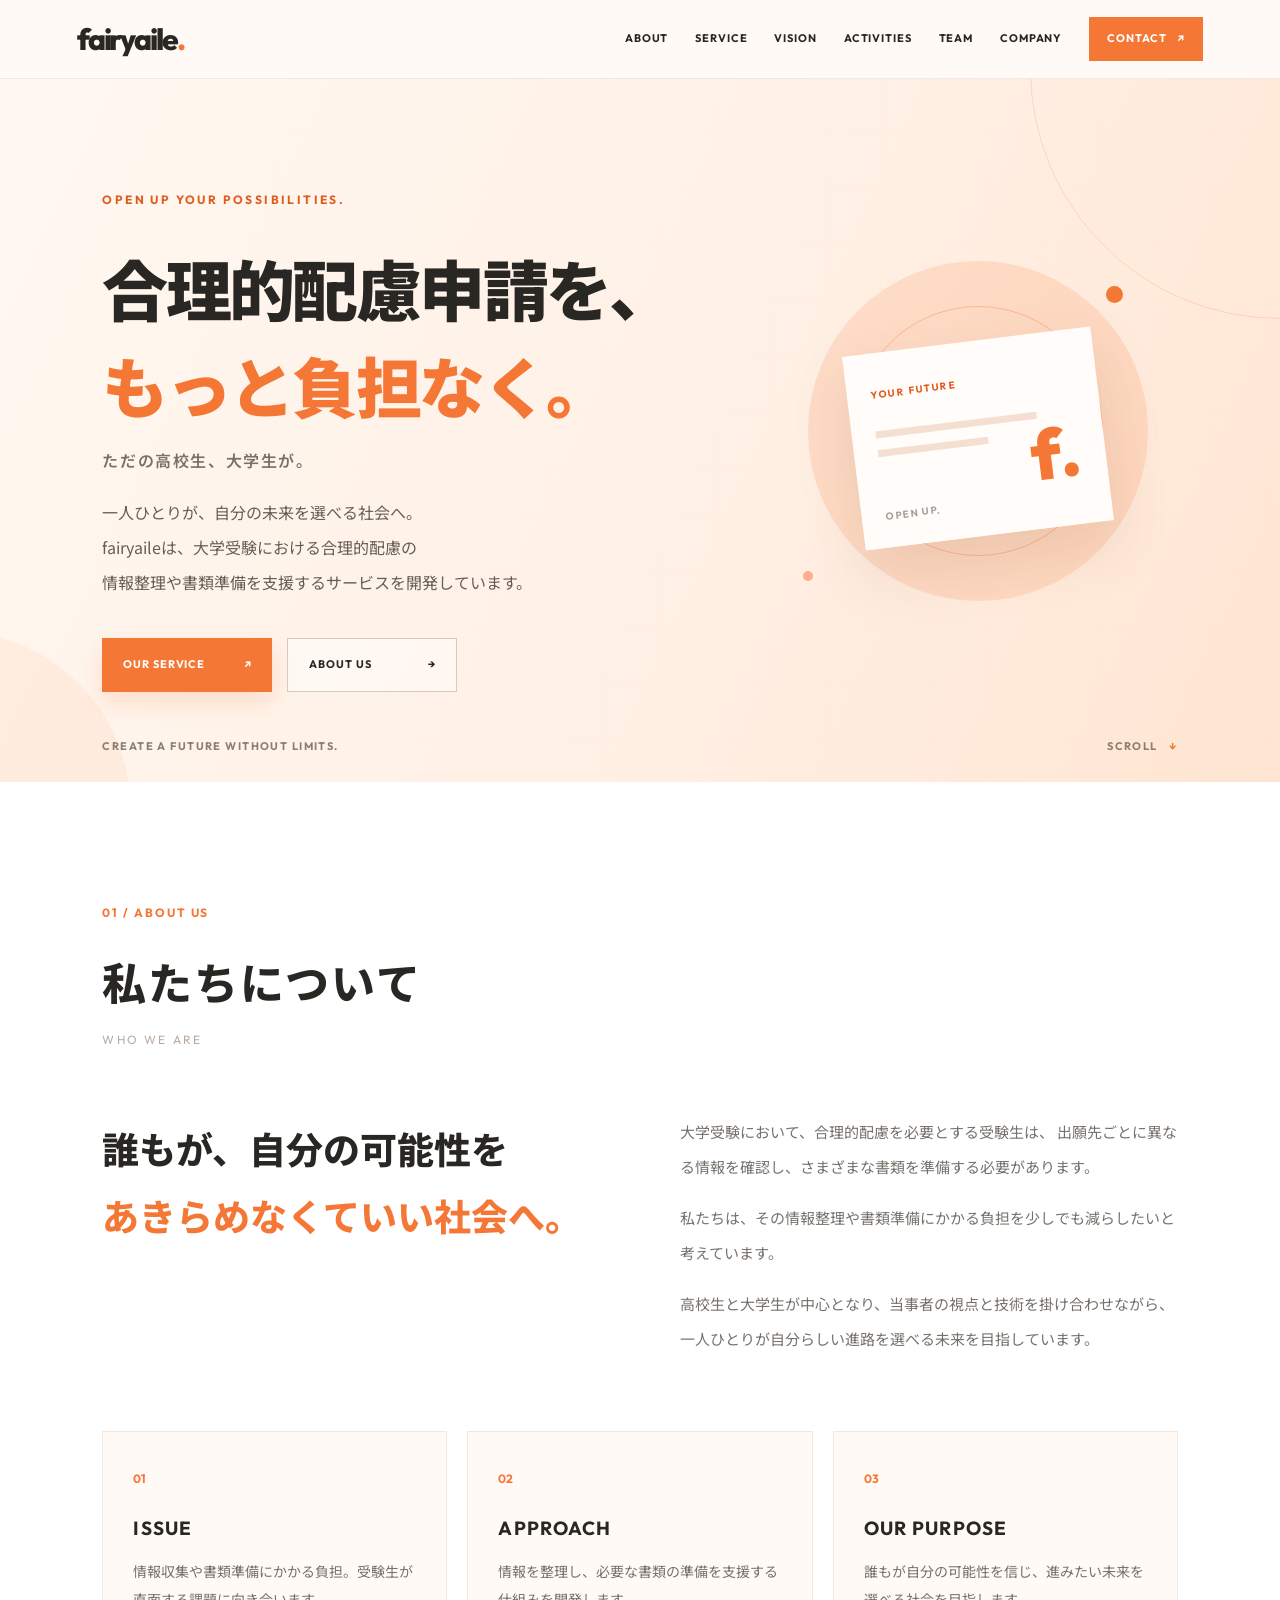
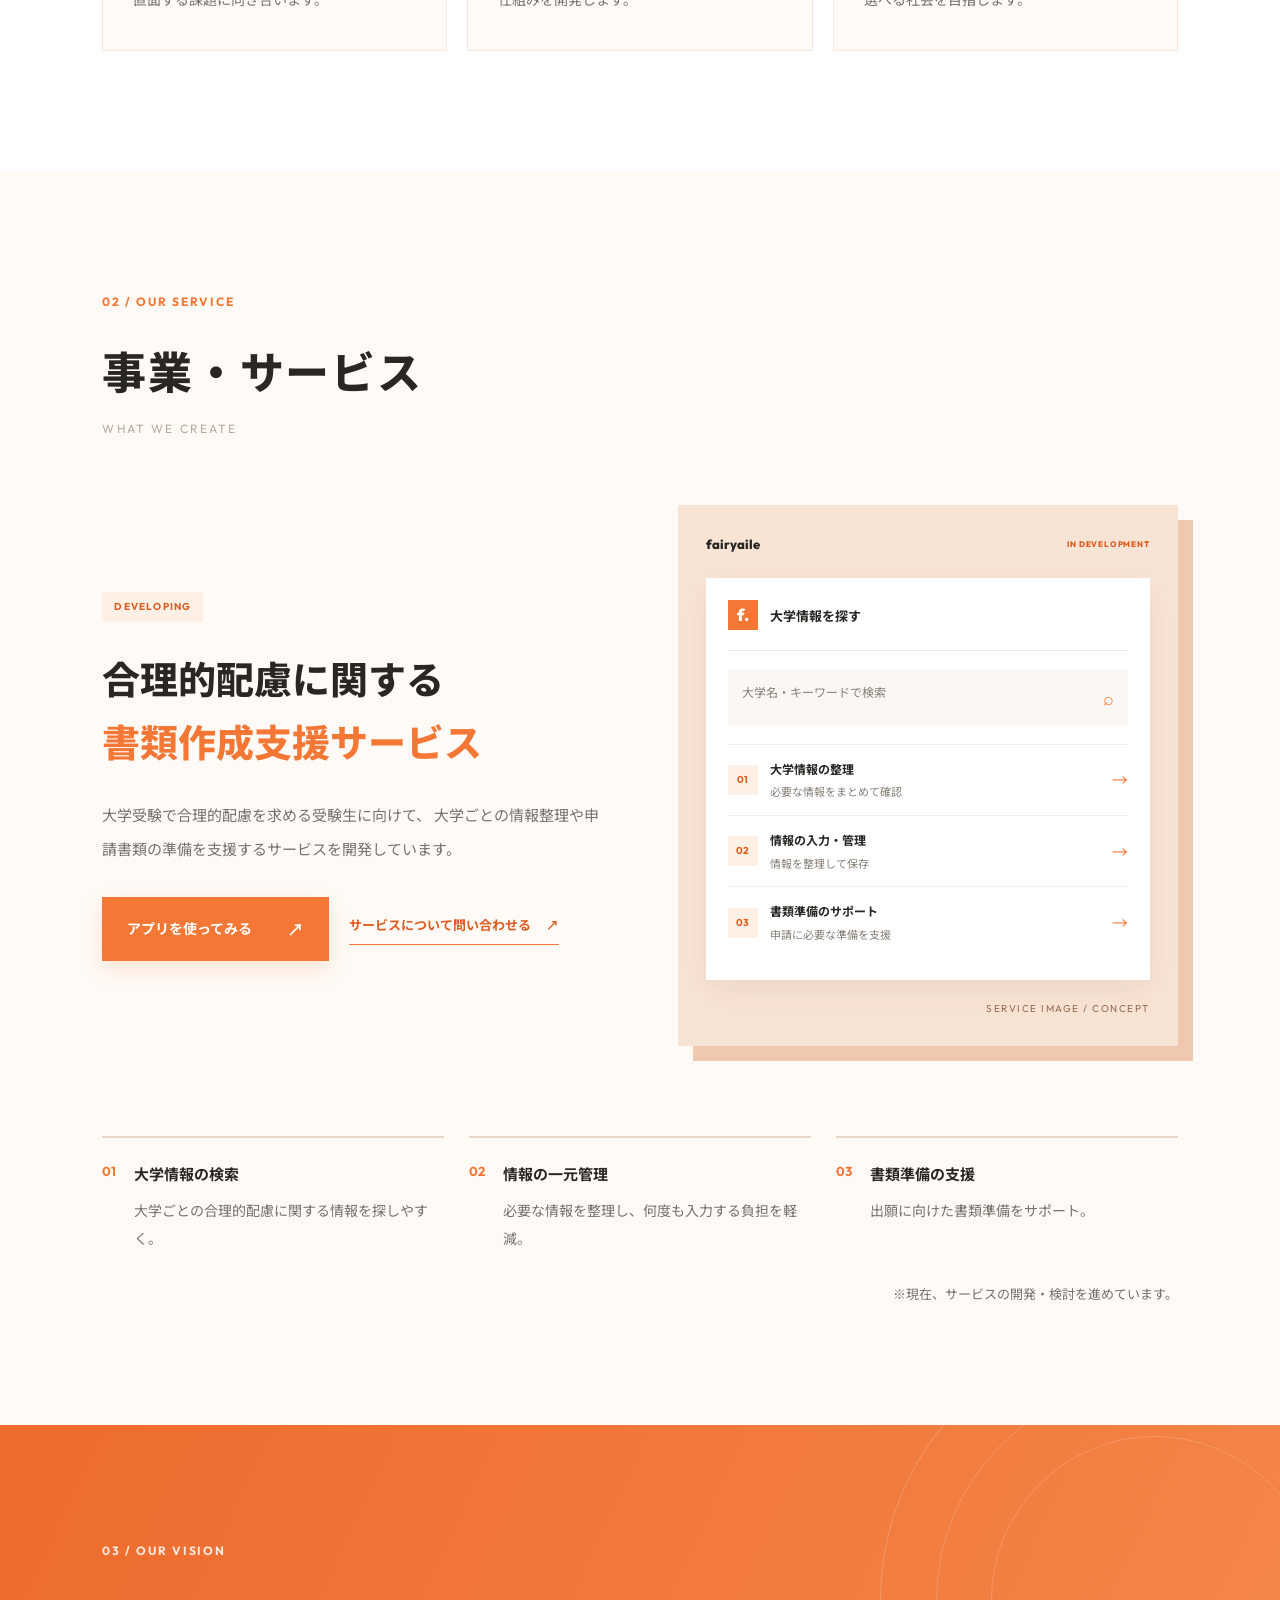
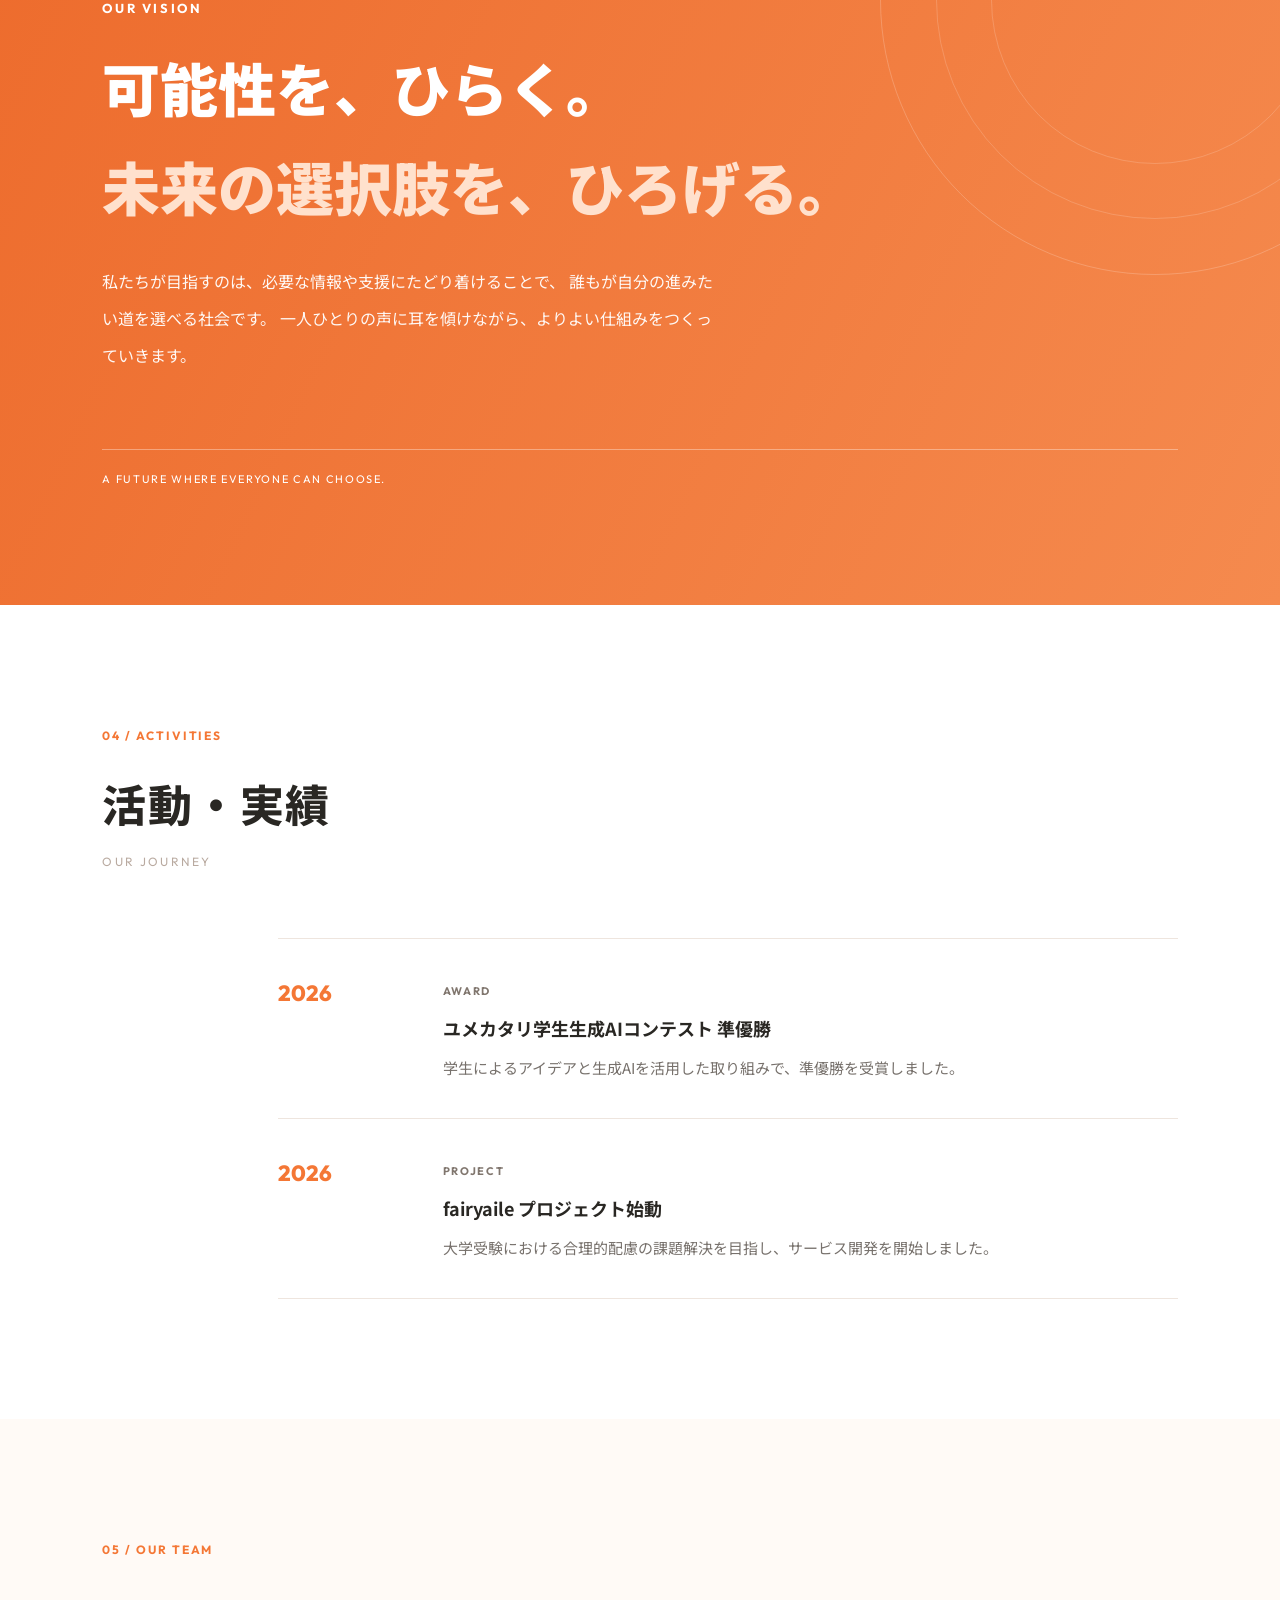
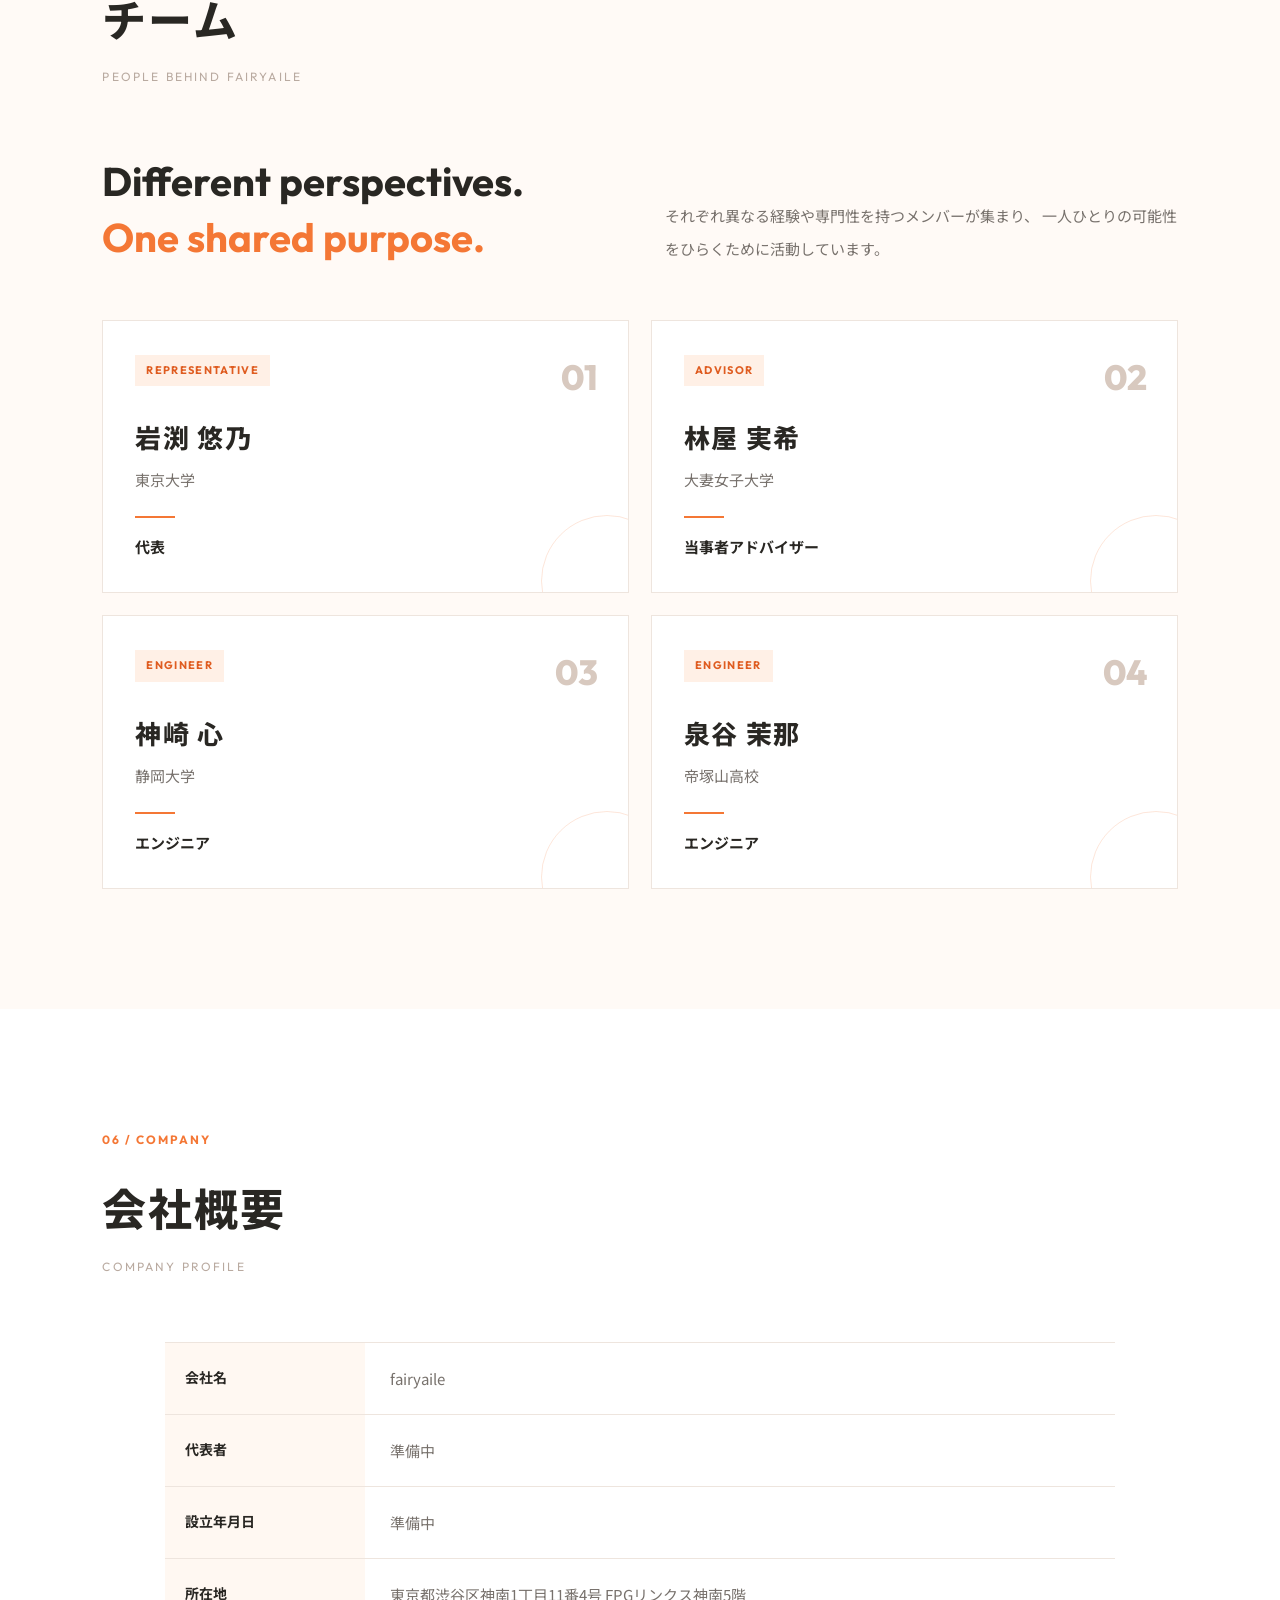
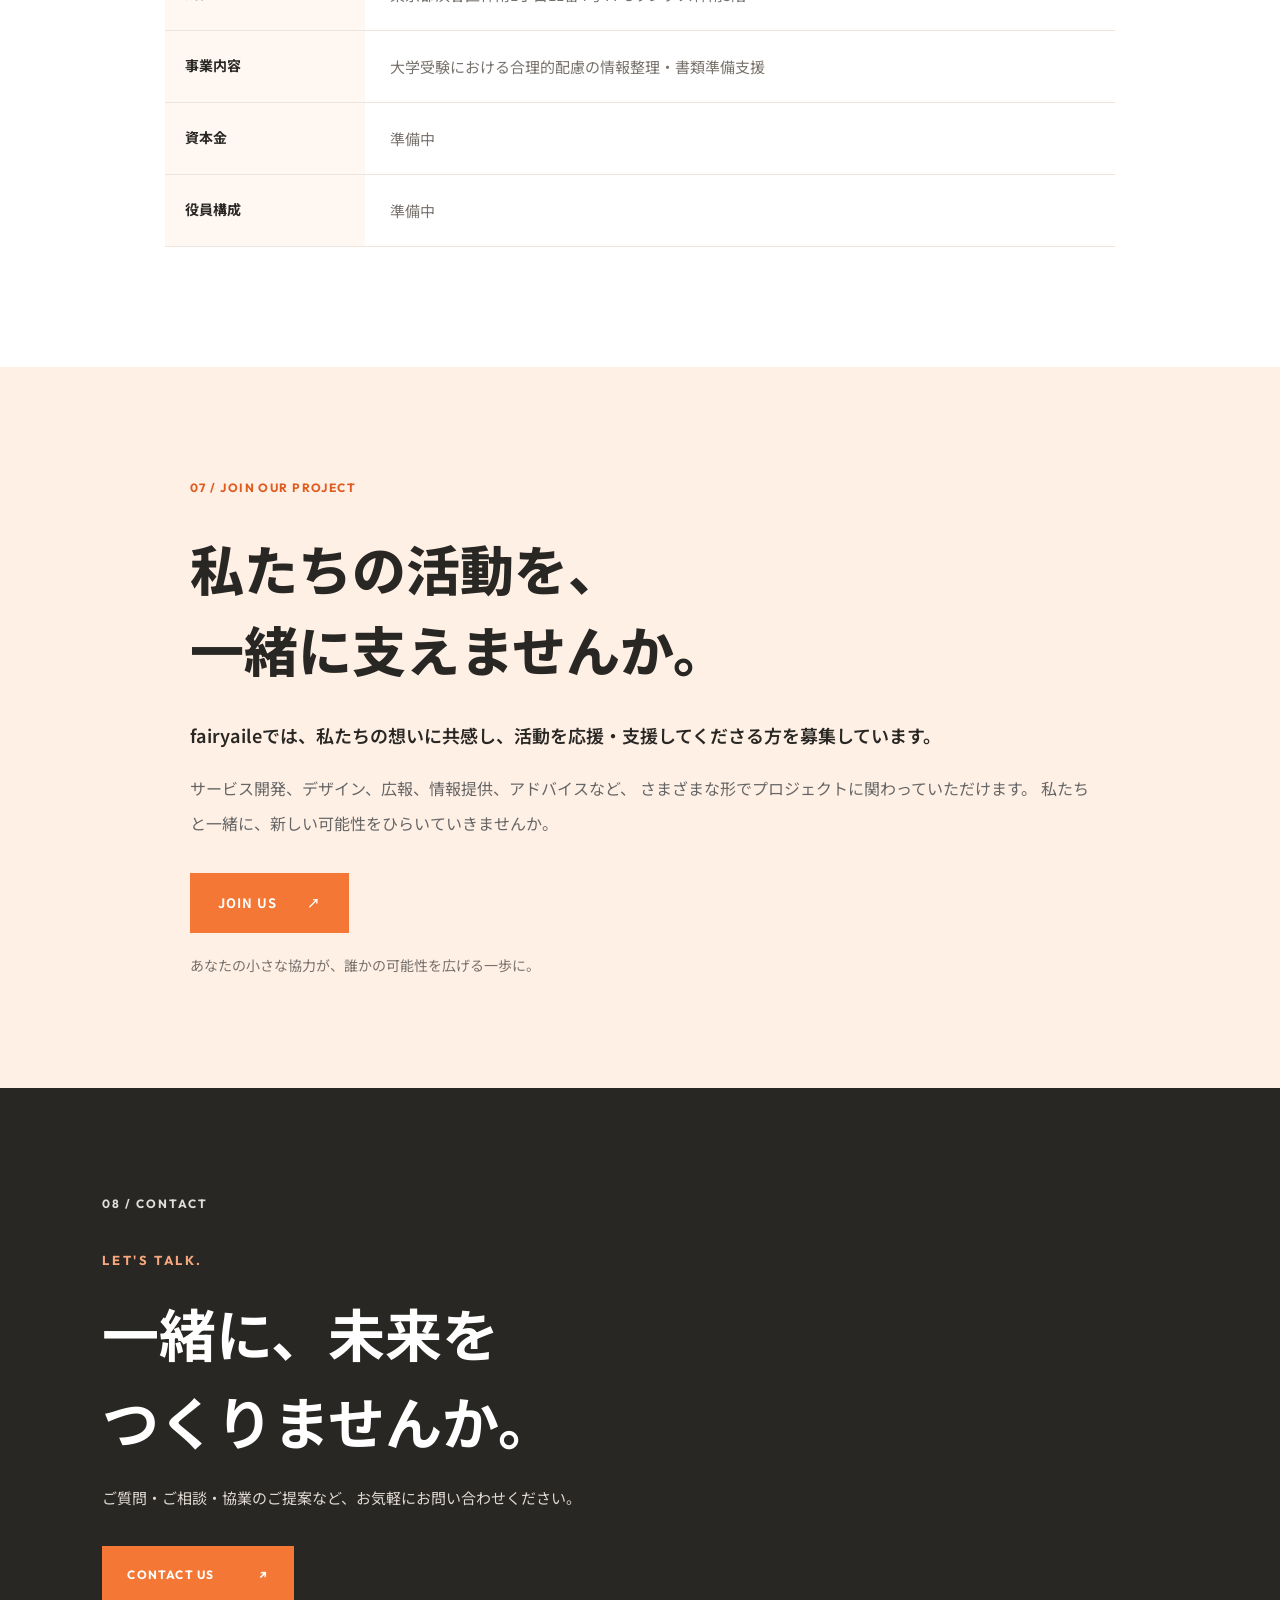
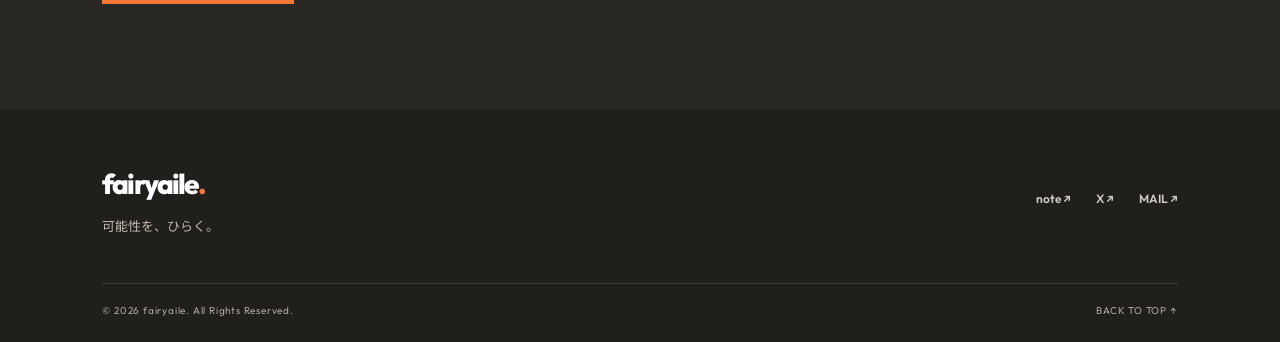
==== commit 848ae33b: "Update index.html" ====
--- a/index.html
+++ b/index.html
@@ -352,7 +352,7 @@
           <article class="member-card">
             <div class="member-number">02</div>
             <div class="member-role">ADVISOR</div>
-            <h3>林家 実希</h3>
+            <h3>林屋 実希</h3>
             <p class="member-school">大妻女子大学</p>
             <div class="member-divider"></div>
             <p class="member-position">当事者アドバイザー</p>
--- a/style.css
+++ b/style.css
@@ -6,8 +6,10 @@
   --cream: #fffaf6;
   --white: #ffffff;
   --ink: #292723;
-  --gray: #77736e;
-  --line: #e9e1da;
+  --gray: #77716c;
+  --line: #eee5de;
+  --font: "Noto Sans JP", sans-serif;
+  --english: "Outfit", sans-serif;
 }
 
 * {
@@ -18,14 +20,15 @@
 
 html {
   scroll-behavior: smooth;
-  scroll-padding-top: 90px;
+  scroll-padding-top: 85px;
 }
 
 body {
-  font-family: "Noto Sans JP", sans-serif;
+  font-family: var(--font);
   color: var(--ink);
-  background: var(--white);
+  background: var(--cream);
   line-height: 1.8;
+  overflow-x: hidden;
 }
 
 a {
@@ -37,27 +40,69 @@
   font: inherit;
 }
 
+.section {
+  padding: 120px 8%;
+}
+
+.section-inner {
+  max-width: 1160px;
+  margin: 0 auto;
+}
+
+.section-heading {
+  margin-bottom: 65px;
+}
+
+.section-label {
+  color: var(--orange);
+  font-family: var(--english);
+  font-size: 12px;
+  font-weight: 700;
+  letter-spacing: 0.16em;
+  margin-bottom: 18px;
+}
+
+.section-heading h2 {
+  font-size: clamp(30px, 4vw, 44px);
+  font-weight: 800;
+  letter-spacing: 0.04em;
+}
+
+.section-en {
+  color: #b9aaa0;
+  font-family: var(--english);
+  font-size: 12px;
+  letter-spacing: 0.18em;
+  margin-top: 8px;
+}
+
 /* HEADER */
 
 .header {
-  height: 82px;
-  padding: 0 7%;
+  position: sticky;
+  top: 0;
+  z-index: 1000;
+  background: rgba(255, 250, 246, 0.94);
+  backdrop-filter: blur(14px);
+  border-bottom: 1px solid rgba(238, 229, 222, 0.8);
+}
+
+.header-inner {
+  height: 78px;
+  max-width: 1400px;
+  padding: 0 6%;
+  margin: 0 auto;
   display: flex;
   align-items: center;
   justify-content: space-between;
-  background: rgba(255, 255, 255, 0.96);
-  position: sticky;
-  top: 0;
-  z-index: 100;
-  border-bottom: 1px solid rgba(0, 0, 0, 0.04);
 }
 
 .logo,
 .footer-logo {
-  font-family: "Outfit", sans-serif;
+  font-family: var(--english);
   font-size: 30px;
-  font-weight: 700;
-  letter-spacing: -1.5px;
+  font-weight: 800;
+  letter-spacing: -0.07em;
 }
 
 .logo span,
@@ -72,10 +117,10 @@
 }
 
 .nav a {
-  font-family: "Outfit", sans-serif;
+  font-family: var(--english);
   font-size: 11px;
-  font-weight: 600;
-  letter-spacing: 1px;
+  font-weight: 700;
+  letter-spacing: 0.08em;
   transition: color 0.3s;
 }
 
@@ -86,59 +131,87 @@
 .nav .nav-contact {
   color: var(--white);
   background: var(--orange);
-  padding: 12px 19px;
-  border-radius: 3px;
+  padding: 12px 18px;
+  transition: background 0.3s, transform 0.3s;
+}
+
+.nav .nav-contact:hover {
+  color: var(--white);
+  background: var(--orange-dark);
+  transform: translateY(-2px);
+}
+
+.nav-contact span {
+  margin-left: 8px;
 }
 
 .menu-toggle {
   display: none;
+  border: none;
+  background: none;
+  cursor: pointer;
 }
 
 /* HERO */
 
 .hero {
-  min-height: 650px;
-  height: calc(100vh - 82px);
-  max-height: 850px;
-  background: var(--cream);
   position: relative;
+  min-height: 690px;
+  padding: 110px 8% 90px;
+  background: linear-gradient(115deg, #fff8f1 0%, #fff0e5 55%, #ffe5d2 100%);
   overflow: hidden;
   display: flex;
   align-items: center;
-  padding: 8% 12%;
-}
-
-.hero-content {
+}
+
+.hero-inner {
+  width: 100%;
+  max-width: 1160px;
+  margin: 0 auto;
+  display: flex;
+  align-items: center;
+  justify-content: space-between;
   position: relative;
   z-index: 2;
-  max-width: 680px;
-}
-
-.eyebrow,
-.section-label {
-  color: var(--orange);
-  font-family: "Outfit", sans-serif;
+}
+
+.hero-content {
+  max-width: 650px;
+}
+
+.eyebrow {
+  font-family: var(--english);
+  color: var(--orange-dark);
   font-size: 12px;
   font-weight: 700;
-  letter-spacing: 2px;
+  letter-spacing: 0.2em;
+  margin-bottom: 28px;
 }
 
 .hero h1 {
-  font-size: clamp(58px, 8vw, 105px);
-  line-height: 1.25;
-  font-weight: 800;
-  letter-spacing: -5px;
-  margin: 25px 0;
+  font-size: clamp(37px, 5.3vw, 66px);
+  line-height: 1.48;
+  font-weight: 900;
+  letter-spacing: -0.04em;
 }
 
 .hero h1 span {
   color: var(--orange);
 }
 
+.hero-subcatch {
+  margin-top: 12px;
+  margin-bottom: 20px;
+  color: #77716c;
+  font-size: 16px;
+  font-weight: 600;
+  letter-spacing: 0.1em;
+}
+
 .hero-description {
-  color: var(--gray);
-  font-size: 14px;
-  line-height: 2.3;
+  color: #655e58;
+  font-size: 16px;
+  line-height: 2.2;
 }
 
 .hero-buttons {
@@ -148,21 +221,23 @@
 }
 
 .button {
-  min-width: 175px;
-  padding: 15px 22px;
-  font-family: "Outfit", sans-serif;
-  font-size: 12px;
-  font-weight: 700;
-  letter-spacing: 1px;
-  display: flex;
+  display: inline-flex;
   align-items: center;
   justify-content: space-between;
+  gap: 28px;
+  min-width: 170px;
+  padding: 16px 21px;
+  font-family: var(--english);
+  font-size: 11px;
+  font-weight: 700;
+  letter-spacing: 0.08em;
   transition: 0.3s;
 }
 
 .button-primary {
-  color: white;
+  color: var(--white);
   background: var(--orange);
+  box-shadow: 0 10px 25px rgba(244, 119, 53, 0.18);
 }
 
 .button-primary:hover {
@@ -171,156 +246,242 @@
 }
 
 .button-outline {
-  border: 1px solid var(--line);
-  background: white;
+  border: 1px solid #d9c9bd;
+  background: rgba(255, 255, 255, 0.45);
 }
 
 .button-outline:hover {
   border-color: var(--orange);
-  color: var(--orange);
-}
-
-.hero-bg-shape {
+  color: var(--orange-dark);
+  transform: translateY(-3px);
+}
+
+/* HERO VISUAL */
+
+.hero-visual {
+  width: 400px;
+  height: 400px;
+  position: relative;
+  flex-shrink: 0;
+  margin-left: 25px;
+}
+
+.visual-circle {
+  position: absolute;
+  border-radius: 50%;
+}
+
+.circle-back {
+  width: 340px;
+  height: 340px;
+  top: 20px;
+  left: 30px;
+  background: rgba(244, 119, 53, 0.16);
+}
+
+.circle-front {
+  width: 250px;
+  height: 250px;
+  top: 65px;
+  left: 75px;
+  border: 1px solid rgba(244, 119, 53, 0.35);
+}
+
+.visual-card {
+  position: absolute;
+  top: 100px;
+  left: 75px;
+  width: 250px;
+  height: 195px;
+  padding: 24px;
+  background: rgba(255, 255, 255, 0.92);
+  box-shadow: 0 25px 60px rgba(126, 77, 43, 0.14);
+  transform: rotate(-7deg);
+}
+
+.visual-card-label,
+.visual-card-caption {
+  font-family: var(--english);
+  font-size: 10px;
+  font-weight: 700;
+  letter-spacing: 0.15em;
+  color: var(--orange-dark);
+}
+
+.visual-card-line {
+  width: 80%;
+  height: 7px;
+  margin-top: 25px;
+  background: #f5dfd0;
+}
+
+.visual-card-line.short {
+  width: 55%;
+  margin-top: 12px;
+}
+
+.visual-card-mark {
+  position: absolute;
+  right: 25px;
+  bottom: 12px;
+  color: var(--orange);
+  font-family: var(--english);
+  font-size: 70px;
+  font-weight: 800;
+}
+
+.visual-card-caption {
+  position: absolute;
+  bottom: 22px;
+  left: 24px;
+  color: #aaa09a;
+}
+
+.visual-dot {
+  position: absolute;
+  border-radius: 50%;
+  background: var(--orange);
+}
+
+.dot-one {
+  width: 17px;
+  height: 17px;
+  top: 45px;
+  right: 55px;
+}
+
+.dot-two {
+  width: 10px;
+  height: 10px;
+  bottom: 60px;
+  left: 25px;
+  background: #f8b18b;
+}
+
+.hero-decoration {
   position: absolute;
   border-radius: 50%;
   pointer-events: none;
 }
 
-.shape-one {
-  width: 600px;
-  height: 600px;
-  background: #ffe4d1;
-  right: -100px;
-  top: 5%;
-}
-
-.shape-two {
-  width: 380px;
-  height: 380px;
-  background: var(--orange);
-  right: 5%;
-  bottom: -190px;
-  opacity: 0.9;
-}
-
-.hero-side-text {
+.hero-decoration-one {
+  width: 500px;
+  height: 500px;
+  right: -250px;
+  top: -260px;
+  border: 1px solid rgba(244, 119, 53, 0.2);
+}
+
+.hero-decoration-two {
+  width: 350px;
+  height: 350px;
+  left: -220px;
+  bottom: -200px;
+  background: rgba(244, 119, 53, 0.07);
+}
+
+.hero-grid {
   position: absolute;
-  right: 4%;
-  top: 45%;
-  writing-mode: vertical-rl;
-  font-family: "Outfit", sans-serif;
-  font-size: 10px;
-  letter-spacing: 3px;
-  color: var(--orange-dark);
-}
-
-.hero-scroll {
+  inset: 0;
+  opacity: 0.18;
+  background-image:
+    linear-gradient(rgba(244, 119, 53, 0.1) 1px, transparent 1px),
+    linear-gradient(90deg, rgba(244, 119, 53, 0.1) 1px, transparent 1px);
+  background-size: 55px 55px;
+  mask-image: linear-gradient(to right, transparent, black);
+}
+
+.hero-bottom {
   position: absolute;
-  bottom: 35px;
-  left: 12%;
-  font-family: "Outfit", sans-serif;
-  font-size: 10px;
-  letter-spacing: 2px;
+  bottom: 25px;
+  left: 8%;
+  right: 8%;
   display: flex;
-  align-items: center;
-  gap: 15px;
-}
-
-.hero-scroll span {
-  width: 50px;
-  height: 1px;
-  background: var(--orange);
-}
-
-/* COMMON SECTION */
-
-.section {
-  padding: 115px 12%;
-}
-
-.section-heading {
-  margin-bottom: 60px;
-}
-
-.section-heading h2 {
-  font-size: clamp(34px, 4vw, 48px);
-  font-weight: 800;
-  letter-spacing: -1px;
-  margin-top: 12px;
-}
-
-.section-heading h2 span {
-  color: var(--orange);
-}
-
-.section-intro {
-  color: var(--gray);
-  font-size: 14px;
-  margin-top: 12px;
+  justify-content: space-between;
+  color: #8d7d72;
+  font-family: var(--english);
+  font-size: 11px;
+  font-weight: 700;
+  letter-spacing: 0.13em;
+}
+
+.hero-bottom a span {
+  color: var(--orange);
+  margin-left: 8px;
 }
 
 /* ABOUT */
 
 .about-section {
-  background: white;
+  background: var(--white);
 }
 
 .about-content {
   display: grid;
   grid-template-columns: 1fr 1fr;
   gap: 80px;
-  align-items: center;
-}
-
-.large-text {
-  font-size: clamp(25px, 3vw, 36px);
-  font-weight: 700;
-  line-height: 1.9;
-}
-
-.orange-line {
-  width: 65px;
-  height: 4px;
-  background: var(--orange);
-  margin-top: 28px;
-}
-
-.about-description p {
+  align-items: start;
+  margin-bottom: 75px;
+}
+
+.large-copy {
+  font-size: clamp(25px, 3vw, 37px);
+  line-height: 1.8;
+  font-weight: 800;
+}
+
+.large-copy span {
+  color: var(--orange);
+}
+
+.about-text {
   color: var(--gray);
-  font-size: 14px;
+  font-size: 15px;
   line-height: 2.3;
-  margin-bottom: 18px;
+}
+
+.about-text p + p {
+  margin-top: 17px;
 }
 
 .about-cards {
   display: grid;
   grid-template-columns: repeat(3, 1fr);
   gap: 20px;
-  margin-top: 75px;
 }
 
 .info-card {
+  position: relative;
+  min-height: 220px;
+  padding: 30px;
   background: var(--cream);
-  padding: 30px;
-  min-height: 210px;
-  border-bottom: 3px solid var(--orange);
+  border: 1px solid #f2e8e0;
+  transition: transform 0.3s, box-shadow 0.3s;
+}
+
+.info-card:hover {
+  transform: translateY(-6px);
+  box-shadow: 0 15px 35px rgba(70, 48, 31, 0.07);
 }
 
 .card-number {
   color: var(--orange);
-  font-family: "Outfit", sans-serif;
-  font-size: 13px;
+  font-family: var(--english);
+  font-size: 12px;
+  font-weight: 700;
 }
 
 .info-card h3 {
-  font-family: "Outfit", sans-serif;
-  font-size: 22px;
-  margin: 20px 0 10px;
+  margin: 20px 0 12px;
+  font-family: var(--english);
+  font-size: 19px;
+  letter-spacing: 0.06em;
 }
 
 .info-card p {
-  font-size: 12px;
   color: var(--gray);
+  font-size: 14px;
+  line-height: 2;
 }
 
 /* SERVICE */
@@ -332,274 +493,377 @@
 .service-main {
   display: grid;
   grid-template-columns: 1fr 1fr;
-  gap: 70px;
+  gap: 75px;
   align-items: center;
 }
 
 .service-tag {
-  color: var(--orange);
-  font-family: "Outfit", sans-serif;
-  font-size: 11px;
-  font-weight: 700;
-  letter-spacing: 2px;
-}
-
-.service-text h3 {
-  font-size: clamp(26px, 3vw, 38px);
-  line-height: 1.6;
-  margin: 18px 0;
-}
-
-.service-text > p:not(.service-tag) {
+  display: inline-block;
+  padding: 6px 12px;
+  color: var(--orange-dark);
+  background: var(--orange-light);
+  font-family: var(--english);
+  font-size: 10px;
+  font-weight: 700;
+  letter-spacing: 0.12em;
+}
+
+.service-copy h3 {
+  margin: 25px 0;
+  font-size: clamp(25px, 3vw, 38px);
+  line-height: 1.65;
+  font-weight: 800;
+}
+
+.service-copy h3 span {
+  color: var(--orange);
+}
+
+.service-copy > p:not(.service-tag) {
   color: var(--gray);
+  font-size: 15px;
+  line-height: 2.3;
+}
+
+/* アプリへのリンクボタン */
+
+.service-buttons {
+  display: flex;
+  flex-wrap: wrap;
+  align-items: center;
+  gap: 20px;
+  margin-top: 30px;
+}
+
+.service-app-button {
+  display: inline-flex;
+  align-items: center;
+  justify-content: space-between;
+  gap: 35px;
+  padding: 17px 25px;
+  color: #fff;
+  background: var(--orange);
   font-size: 14px;
-  line-height: 2.2;
+  font-weight: 700;
+  transition: 0.3s;
+  box-shadow: 0 8px 20px rgba(244, 119, 53, 0.18);
+}
+
+.service-app-button:hover {
+  background: var(--orange-dark);
+  transform: translateY(-3px);
+}
+
+.service-app-button span {
+  font-size: 17px;
+}
+
+.service-buttons .text-link {
+  margin-top: 0;
 }
 
 .text-link {
   display: inline-block;
   margin-top: 30px;
+  padding-bottom: 8px;
+  border-bottom: 1px solid var(--orange);
   color: var(--orange-dark);
-  font-family: "Outfit", sans-serif;
-  font-size: 12px;
-  font-weight: 700;
-  letter-spacing: 1px;
-  border-bottom: 1px solid var(--orange);
-  padding-bottom: 7px;
+  font-size: 13px;
+  font-weight: 700;
 }
 
 .text-link span {
-  margin-left: 15px;
-}
+  margin-left: 12px;
+}
+
+/* SERVICE MOCKUP */
 
 .service-visual {
-  height: 380px;
-  position: relative;
+  padding: 28px;
+  background: #f8e4d5;
+  box-shadow: 15px 15px 0 #f0c8ae;
+}
+
+.service-visual-top {
+  display: flex;
+  justify-content: space-between;
+  align-items: center;
+  margin-bottom: 22px;
+  font-family: var(--english);
+  font-size: 13px;
+  font-weight: 800;
+}
+
+.service-status {
+  color: var(--orange-dark);
+  font-size: 8px;
+  letter-spacing: 0.1em;
+}
+
+.service-mockup {
+  padding: 22px;
+  background: var(--white);
+  box-shadow: 0 10px 30px rgba(91, 53, 25, 0.08);
+}
+
+.mockup-header {
   display: flex;
   align-items: center;
-  justify-content: center;
-}
-
-.visual-circle {
-  width: 310px;
-  height: 310px;
-  background: #ffe1ce;
-  border-radius: 50%;
-  position: absolute;
-}
-
-.visual-window {
-  width: 85%;
-  max-width: 360px;
-  background: white;
-  border-radius: 8px;
-  box-shadow: 0 20px 60px rgba(80, 50, 30, 0.12);
-  position: relative;
-  z-index: 2;
-  overflow: hidden;
-}
-
-.window-top {
-  height: 32px;
-  background: #f7f3ef;
+  gap: 12px;
+  padding-bottom: 20px;
+  border-bottom: 1px solid var(--line);
+  font-size: 13px;
+  font-weight: 700;
+}
+
+.mockup-logo {
+  display: grid;
+  place-items: center;
+  width: 30px;
+  height: 30px;
+  background: var(--orange);
+  color: white;
+  font-family: var(--english);
+  font-size: 17px;
+  font-weight: 800;
+}
+
+.mockup-search {
+  display: flex;
+  justify-content: space-between;
+  margin: 18px 0;
+  padding: 12px 14px;
+  background: #faf7f4;
+  color: #888078;
+  font-size: 12px;
+}
+
+.mockup-search span {
+  color: var(--orange);
+  font-size: 18px;
+}
+
+.mockup-result {
   display: flex;
   align-items: center;
-  padding: 0 14px;
-  gap: 5px;
-}
-
-.window-top span {
-  width: 7px;
-  height: 7px;
-  border-radius: 50%;
-  background: #e8a27c;
-}
-
-.window-content {
-  padding: 25px;
-}
-
-.window-label {
-  color: var(--orange);
-  font-family: "Outfit", sans-serif;
+  gap: 12px;
+  padding: 13px 0;
+  border-top: 1px solid #f2eeea;
+}
+
+.mockup-icon {
+  display: grid;
+  place-items: center;
+  width: 30px;
+  height: 30px;
+  flex-shrink: 0;
+  color: var(--orange-dark);
+  background: var(--orange-light);
+  font-family: var(--english);
   font-size: 10px;
   font-weight: 700;
-  letter-spacing: 1px;
-}
-
-.window-bar {
-  width: 85%;
-  height: 9px;
-  background: #f2eee9;
-  border-radius: 5px;
-  margin-top: 15px;
-}
-
-.window-bar.short {
-  width: 55%;
-  margin-top: 8px;
-}
-
-.window-box {
-  padding: 15px;
-  background: var(--cream);
-  margin-top: 14px;
-  border-left: 3px solid var(--orange);
-}
-
-.window-box span {
+}
+
+.mockup-result div {
+  flex: 1;
+}
+
+.mockup-result strong,
+.mockup-result small {
   display: block;
-  color: var(--orange);
-  font-family: "Outfit", sans-serif;
-  font-size: 9px;
-  font-weight: 700;
-}
-
-.window-box strong {
+}
+
+.mockup-result strong {
   font-size: 12px;
 }
 
-.visual-decoration {
-  position: absolute;
-  right: 0;
-  bottom: 0;
-  color: var(--orange);
-  font-family: "Outfit", sans-serif;
-  font-size: 65px;
-  font-weight: 800;
-  opacity: 0.3;
-}
-
-.feature-grid {
+.mockup-result small {
+  margin-top: 3px;
+  color: #888078;
+  font-size: 11px;
+}
+
+.mockup-result > span:last-child {
+  color: var(--orange);
+}
+
+.mockup-caption {
+  margin-top: 20px;
+  color: #946c54;
+  font-family: var(--english);
+  font-size: 10px;
+  letter-spacing: 0.15em;
+  text-align: right;
+}
+
+.service-features {
   display: grid;
   grid-template-columns: repeat(3, 1fr);
-  gap: 20px;
-  margin-top: 65px;
-}
-
-.feature-card {
-  padding: 28px;
-  background: white;
-  border: 1px solid var(--line);
-}
-
-.feature-card > span {
-  color: var(--orange);
-  font-family: "Outfit", sans-serif;
-  font-size: 12px;
-}
-
-.feature-card h3 {
-  font-size: 17px;
-  margin: 15px 0 10px;
-}
-
-.feature-card p {
-  font-size: 12px;
+  gap: 25px;
+  margin-top: 90px;
+}
+
+.feature {
+  display: flex;
+  gap: 18px;
+  padding-top: 22px;
+  border-top: 2px solid #e9d6c8;
+}
+
+.feature > span {
+  color: var(--orange);
+  font-family: var(--english);
+  font-size: 13px;
+  font-weight: 700;
+}
+
+.feature h4 {
+  margin-bottom: 9px;
+  font-size: 15px;
+}
+
+.feature p {
   color: var(--gray);
+  font-size: 14px;
+  line-height: 2;
 }
 
 .service-note {
-  color: var(--gray);
-  font-size: 11px;
-  margin-top: 20px;
+  margin-top: 30px;
+  color: #77716c;
+  font-size: 13px;
+  text-align: right;
 }
 
 /* VISION */
 
 .vision-section {
-  background: var(--orange);
-  color: white;
   position: relative;
+  padding: 115px 8%;
+  color: var(--white);
+  background: linear-gradient(115deg, #ed6b2c, #f58a4e);
   overflow: hidden;
-}
-
-.vision-section .section-label {
-  color: white;
 }
 
 .vision-inner {
   position: relative;
   z-index: 2;
-}
-
-.vision-small {
-  font-family: "Outfit", sans-serif;
+  max-width: 1160px;
+  margin: 0 auto;
+}
+
+.light-label {
+  color: rgba(255, 255, 255, 0.85);
+}
+
+.vision-en {
+  margin: 35px 0 18px;
+  font-family: var(--english);
+  font-size: 13px;
+  font-weight: 700;
+  letter-spacing: 0.2em;
+}
+
+.vision-section h2 {
+  font-size: clamp(32px, 5vw, 58px);
+  line-height: 1.7;
+  font-weight: 900;
+}
+
+.vision-section h2 span {
+  color: #ffe1cd;
+}
+
+.vision-text {
+  max-width: 620px;
+  margin-top: 28px;
+  color: rgba(255, 255, 255, 0.95);
+  font-size: 16px;
+  line-height: 2.3;
+}
+
+.vision-bottom {
+  margin-top: 75px;
+  padding-top: 20px;
+  border-top: 1px solid rgba(255, 255, 255, 0.35);
+  font-family: var(--english);
   font-size: 11px;
-  letter-spacing: 3px;
-  margin-top: 65px;
-  opacity: 0.8;
-}
-
-.vision-inner h2 {
-  font-size: clamp(42px, 7vw, 80px);
-  line-height: 1.5;
-  margin: 20px 0;
-  letter-spacing: -2px;
-}
-
-.vision-description {
-  max-width: 600px;
-  font-size: 14px;
-  line-height: 2.3;
-  opacity: 0.9;
-}
-
-.vision-mark {
-  font-family: "Outfit", sans-serif;
-  font-size: clamp(70px, 13vw, 170px);
-  font-weight: 800;
-  letter-spacing: -8px;
-  opacity: 0.12;
-  text-align: right;
-  margin-top: 40px;
+  letter-spacing: 0.15em;
+}
+
+.vision-decoration {
+  position: absolute;
+  width: 550px;
+  height: 550px;
+  right: -150px;
+  top: -100px;
+  border: 1px solid rgba(255, 255, 255, 0.2);
+  border-radius: 50%;
+}
+
+.vision-decoration::before,
+.vision-decoration::after {
+  content: "";
+  position: absolute;
+  border: 1px solid rgba(255, 255, 255, 0.17);
+  border-radius: 50%;
+}
+
+.vision-decoration::before {
+  inset: 55px;
+}
+
+.vision-decoration::after {
+  inset: 110px;
 }
 
 /* ACTIVITIES */
 
 .activities-section {
-  background: white;
-}
-
-.activity-item {
+  background: var(--white);
+}
+
+.timeline {
+  max-width: 900px;
+  margin-left: auto;
+}
+
+.timeline-item {
   display: grid;
-  grid-template-columns: 140px 1fr 30px;
-  gap: 30px;
+  grid-template-columns: 130px 1fr;
+  gap: 35px;
   padding: 35px 0;
   border-top: 1px solid var(--line);
-  align-items: center;
-}
-
-.activity-item:last-child {
+}
+
+.timeline-item:last-child {
   border-bottom: 1px solid var(--line);
 }
 
-.activity-date {
-  font-family: "Outfit", sans-serif;
-  font-size: 12px;
-  color: var(--orange);
-  font-weight: 700;
-}
-
-.activity-category {
-  font-family: "Outfit", sans-serif;
-  font-size: 10px;
-  color: var(--orange);
-  letter-spacing: 1px;
-}
-
-.activity-content h3 {
+.timeline-date {
+  color: var(--orange);
+  font-family: var(--english);
+  font-size: 22px;
+  font-weight: 800;
+}
+
+.timeline-category {
+  color: #80766e;
+  font-family: var(--english);
+  font-size: 11px;
+  font-weight: 700;
+  letter-spacing: 0.15em;
+}
+
+.timeline-content h3 {
+  margin: 9px 0;
   font-size: 18px;
-  margin: 5px 0;
-}
-
-.activity-content p {
-  font-size: 12px;
+}
+
+.timeline-content p {
   color: var(--gray);
-}
-
-.activity-arrow {
-  color: var(--orange);
+  font-size: 15px;
+  line-height: 2;
 }
 
 /* TEAM */
@@ -608,89 +872,258 @@
   background: var(--cream);
 }
 
-.team-message {
-  max-width: 800px;
-  padding: 45px;
-  background: white;
-  border-left: 4px solid var(--orange);
+.team-intro {
+  display: grid;
+  grid-template-columns: 1fr 1fr;
+  gap: 50px;
+  align-items: end;
+  margin-bottom: 55px;
 }
 
 .team-quote {
-  font-size: clamp(22px, 3vw, 32px);
-  font-weight: 700;
-  margin-bottom: 25px;
-}
-
-.team-message > p:last-child {
+  font-family: var(--english);
+  font-size: clamp(27px, 3.5vw, 40px);
+  font-weight: 700;
+  line-height: 1.4;
+}
+
+.team-quote span {
+  color: var(--orange);
+}
+
+.team-description {
   color: var(--gray);
-  font-size: 13px;
+  font-size: 15px;
   line-height: 2.2;
 }
 
+.team-grid {
+  display: grid;
+  grid-template-columns: repeat(2, 1fr);
+  gap: 22px;
+}
+
+.member-card {
+  position: relative;
+  min-height: 250px;
+  padding: 32px;
+  background: var(--white);
+  border: 1px solid #eee5de;
+  overflow: hidden;
+  transition: transform 0.3s, box-shadow 0.3s;
+}
+
+.member-card::after {
+  content: "";
+  position: absolute;
+  width: 130px;
+  height: 130px;
+  right: -45px;
+  bottom: -55px;
+  border: 1px solid rgba(244, 119, 53, 0.18);
+  border-radius: 50%;
+  pointer-events: none;
+}
+
+.member-card:hover {
+  transform: translateY(-5px);
+  box-shadow: 0 15px 35px rgba(70, 48, 31, 0.08);
+}
+
+.member-number {
+  position: absolute;
+  top: 25px;
+  right: 30px;
+  color: #d8c9bf;
+  font-family: var(--english);
+  font-size: 35px;
+  font-weight: 800;
+}
+
+.member-role {
+  display: inline-block;
+  padding: 6px 11px;
+  color: var(--orange-dark);
+  background: var(--orange-light);
+  font-family: var(--english);
+  font-size: 11px;
+  font-weight: 700;
+  letter-spacing: 0.12em;
+}
+
+.member-card h3 {
+  margin-top: 28px;
+  font-size: 26px;
+  font-weight: 800;
+  letter-spacing: 0.05em;
+}
+
+.member-school {
+  margin-top: 5px;
+  color: #77716c;
+  font-size: 15px;
+}
+
+.member-divider {
+  width: 40px;
+  height: 2px;
+  margin: 23px 0 15px;
+  background: var(--orange);
+}
+
+.member-position {
+  color: var(--ink);
+  font-size: 15px;
+  font-weight: 700;
+}
+
 /* COMPANY */
 
 .company-section {
-  background: white;
+  background: var(--white);
 }
 
 .company-table {
-  max-width: 850px;
+  max-width: 950px;
+  margin: 0 auto;
 }
 
 .company-row {
   display: grid;
-  grid-template-columns: 180px 1fr;
-  padding: 22px 15px;
+  grid-template-columns: 200px 1fr;
   border-top: 1px solid var(--line);
-  gap: 20px;
 }
 
 .company-row:last-child {
   border-bottom: 1px solid var(--line);
 }
 
-.company-row span {
+.company-row > div {
+  padding: 22px 20px;
+  background: #fff8f2;
+  font-size: 14px;
+  font-weight: 700;
+}
+
+.company-row p {
+  padding: 22px 25px;
+  color: var(--gray);
+  font-size: 15px;
+}
+
+/* SUPPORT */
+
+.support-section {
+  padding: 110px 8%;
+  background: #fff0e6;
+  color: var(--ink);
+}
+
+.support-inner {
+  max-width: 900px;
+  margin: 0 auto;
+}
+
+.support-inner .section-label {
+  color: var(--orange-dark);
+  font-family: var(--english);
+  font-size: 12px;
+  letter-spacing: 0.12em;
+  font-weight: 700;
+  margin-bottom: 28px;
+}
+
+.support-inner h2 {
+  font-size: clamp(32px, 5vw, 54px);
+  line-height: 1.5;
+  font-weight: 800;
+  margin-bottom: 28px;
+}
+
+.support-lead {
+  font-size: 18px;
+  line-height: 2;
+  font-weight: 600;
+  margin-bottom: 18px;
+}
+
+.support-description {
+  color: #666;
+  font-size: 16px;
+  line-height: 2.2;
+  margin-bottom: 32px;
+}
+
+.support-button {
+  display: inline-flex;
+  align-items: center;
+  gap: 30px;
+  padding: 18px 28px;
+  background: var(--orange);
+  color: var(--white);
   font-size: 13px;
-  color: var(--gray);
-}
-
-.company-row strong {
+  font-weight: 700;
+  letter-spacing: 0.08em;
+  transition: 0.3s;
+}
+
+.support-button:hover {
+  background: var(--orange-dark);
+  transform: translateY(-3px);
+}
+
+.support-note {
+  margin-top: 20px;
+  color: #77716c;
+  font-size: 14px;
+}
+
+/* CONTACT */
+
+.contact-section {
+  padding: 105px 8%;
+  color: var(--white);
+  background: #292723;
+}
+
+.contact-inner {
+  max-width: 1160px;
+  margin: 0 auto;
+}
+
+.contact-en {
+  margin: 35px 0 15px;
+  color: #f7a77d;
+  font-family: var(--english);
   font-size: 13px;
-  font-weight: 500;
-}
-
-/* CONTACT */
-
-.contact-section {
-  background: var(--cream);
-  padding: 100px 12%;
-  text-align: center;
-}
-
-.contact-inner h2 {
-  font-size: clamp(36px, 6vw, 65px);
-  line-height: 1.5;
-  margin: 30px 0;
-}
-
-.contact-inner > p:not(.section-label):not(.contact-note) {
-  color: var(--gray);
-  font-size: 14px;
+  font-weight: 700;
+  letter-spacing: 0.2em;
+}
+
+.contact-section h2 {
+  font-size: clamp(36px, 5vw, 57px);
+  line-height: 1.55;
+}
+
+.contact-section p:not(.section-label):not(.contact-en) {
+  margin-top: 20px;
+  color: #e0d9d3;
+  font-size: 15px;
 }
 
 .contact-button {
-  display: flex;
+  display: inline-flex;
+  justify-content: space-between;
   align-items: center;
-  justify-content: space-between;
-  width: 240px;
-  margin: 40px auto 15px;
+  gap: 45px;
+  margin-top: 35px;
   padding: 18px 25px;
-  color: white;
+  color: var(--white);
   background: var(--orange);
-  font-family: "Outfit", sans-serif;
-  font-size: 13px;
-  font-weight: 700;
-  letter-spacing: 1px;
+  font-family: var(--english);
+  font-size: 12px;
+  font-weight: 700;
+  letter-spacing: 0.1em;
   transition: 0.3s;
 }
 
@@ -699,141 +1132,135 @@
   transform: translateY(-3px);
 }
 
-.contact-note {
-  font-size: 11px;
-  color: var(--gray);
-}
-
 /* FOOTER */
 
 .footer {
-  background: var(--ink);
-  color: white;
-  padding: 55px 12% 25px;
-}
-
-.footer-top {
+  padding: 50px 8% 22px;
+  background: #211f1c;
+  color: var(--white);
+}
+
+.footer-main,
+.footer-bottom {
+  max-width: 1160px;
+  margin: 0 auto;
   display: flex;
   justify-content: space-between;
   align-items: center;
-  padding-bottom: 45px;
 }
 
 .footer-logo {
-  color: white;
-}
-
-.footer-top > div:first-child p {
-  font-size: 11px;
-  color: #aaa;
+  font-size: 28px;
+}
+
+.footer-tagline {
   margin-top: 5px;
+  color: #c0b6ae;
+  font-size: 13px;
 }
 
 .footer-links {
   display: flex;
-  gap: 30px;
-}
-
-.footer-links a,
-.footer-bottom a,
-.footer-bottom p {
-  font-family: "Outfit", sans-serif;
-  font-size: 11px;
-  letter-spacing: 1px;
-  color: #bbb;
+  gap: 25px;
+}
+
+.footer-links a {
+  color: #d1c9c3;
+  font-family: var(--english);
+  font-size: 12px;
+  font-weight: 600;
   transition: color 0.3s;
 }
 
-.footer-links a:hover,
+.footer-links a:hover {
+  color: var(--orange);
+}
+
+.footer-bottom {
+  margin-top: 45px;
+  padding-top: 18px;
+  border-top: 1px solid #403b36;
+  color: #b0a69e;
+  font-family: var(--english);
+  font-size: 10px;
+  letter-spacing: 0.08em;
+}
+
 .footer-bottom a:hover {
   color: var(--orange);
 }
 
-.footer-bottom {
-  border-top: 1px solid #48443f;
-  padding-top: 20px;
-  display: flex;
-  justify-content: space-between;
-}
-
-/* MOBILE */
-
-@media (max-width: 900px) {
-  .header {
-    padding: 0 6%;
-  }
-
+/* RESPONSIVE */
+
+@media (max-width: 1050px) {
   .nav {
-    gap: 14px;
+    gap: 15px;
   }
 
   .nav a {
     font-size: 10px;
   }
 
+  .hero-visual {
+    transform: scale(0.85);
+    transform-origin: center right;
+    margin-left: 0;
+  }
+
+  .hero h1 {
+    font-size: 48px;
+  }
+}
+
+@media (max-width: 800px) {
   .section {
-    padding: 90px 7%;
-  }
-
-  .hero {
-    padding: 8% 8%;
-  }
-
-  .about-content,
-  .service-main {
-    gap: 40px;
-  }
-}
-
-@media (max-width: 650px) {
-  .header {
-    height: 70px;
-  }
-
-  .logo {
-    font-size: 26px;
+    padding: 85px 7%;
+  }
+
+  .header-inner {
+    height: 68px;
   }
 
   .menu-toggle {
     display: flex;
-    width: 40px;
-    height: 40px;
-    background: transparent;
-    border: none;
+    width: 35px;
+    height: 35px;
     flex-direction: column;
     justify-content: center;
     gap: 7px;
-    cursor: pointer;
-    z-index: 110;
+    position: relative;
+    z-index: 1002;
   }
 
   .menu-toggle span {
+    display: block;
     width: 25px;
     height: 2px;
     background: var(--ink);
-    transition: 0.3s;
-  }
-
-  .menu-toggle.is-open span:first-child {
+    transition: transform 0.3s;
+  }
+
+  .menu-toggle.active span:first-child {
     transform: translateY(4.5px) rotate(45deg);
   }
 
-  .menu-toggle.is-open span:last-child {
+  .menu-toggle.active span:last-child {
     transform: translateY(-4.5px) rotate(-45deg);
   }
 
   .nav {
     position: absolute;
-    top: 70px;
+    top: 68px;
     left: 0;
-    width: 100%;
-    padding: 30px 7%;
-    background: white;
+    right: 0;
     display: none;
     flex-direction: column;
-    align-items: flex-start;
-    gap: 23px;
-    box-shadow: 0 15px 20px rgba(0, 0, 0, 0.05);
+    align-items: stretch;
+    gap: 0;
+    padding: 15px 7% 25px;
+    background: var(--cream);
+    border-top: 1px solid var(--line);
+    box-shadow: 0 15px 25px rgba(0, 0, 0, 0.06);
   }
 
   .nav.is-open {
@@ -841,135 +1268,190 @@
   }
 
   .nav a {
-    font-size: 13px;
+    padding: 13px 0;
+    border-bottom: 1px solid var(--line);
+    font-size: 12px;
   }
 
   .nav .nav-contact {
-    padding: 10px 18px;
+    margin-top: 12px;
+    padding: 13px 18px;
+    text-align: center;
+    border: none;
   }
 
   .hero {
-    min-height: 650px;
-    height: auto;
-    padding: 100px 7% 120px;
+    min-height: auto;
+    padding: 85px 7% 100px;
+  }
+
+  .hero-inner {
+    flex-direction: column;
+    align-items: flex-start;
+  }
+
+  .hero-content {
+    width: 100%;
   }
 
   .hero h1 {
-    font-size: 65px;
-    letter-spacing: -3px;
-  }
-
-  .hero-description {
-    font-size: 12px;
-  }
-
-  .hero-buttons {
-    flex-direction: column;
-    max-width: 230px;
-  }
-
-  .hero-side-text {
-    right: 3%;
-    font-size: 8px;
-  }
-
-  .shape-one {
-    width: 320px;
-    height: 320px;
-    right: -150px;
-    top: 5%;
-  }
-
-  .shape-two {
-    width: 230px;
-    height: 230px;
-    right: -80px;
-    bottom: -100px;
-  }
-
-  .section {
-    padding: 75px 7%;
-  }
-
-  .section-heading {
-    margin-bottom: 40px;
-  }
-
-  .section-heading h2 {
-    font-size: 35px;
+    font-size: clamp(35px, 8vw, 55px);
+  }
+
+  .hero-visual {
+    width: 100%;
+    height: 310px;
+    margin: 35px 0 0;
+    transform: scale(0.8);
+    transform-origin: top center;
+  }
+
+  .hero-bottom {
+    left: 7%;
+    right: 7%;
+    font-size: 9px;
   }
 
   .about-content,
   .service-main {
     grid-template-columns: 1fr;
-    gap: 30px;
-  }
-
-  .about-cards,
-  .feature-grid {
+    gap: 35px;
+  }
+
+  .about-cards {
     grid-template-columns: 1fr;
-    gap: 13px;
-    margin-top: 40px;
   }
 
   .info-card {
     min-height: auto;
   }
 
-  .service-visual {
-    height: 330px;
-  }
-
-  .activity-item {
-    grid-template-columns: 1fr 25px;
-    gap: 10px;
-  }
-
-  .activity-date {
-    grid-column: 1 / -1;
-  }
-
-  .activity-content h3 {
+  .service-features {
+    grid-template-columns: 1fr;
+    gap: 22px;
+    margin-top: 55px;
+  }
+
+  .team-intro {
+    grid-template-columns: 1fr;
+    gap: 20px;
+  }
+
+  .team-grid {
+    gap: 15px;
+  }
+
+  .timeline-item {
+    grid-template-columns: 85px 1fr;
+    gap: 18px;
+  }
+
+  .company-row {
+    grid-template-columns: 125px 1fr;
+  }
+
+  .company-row > div,
+  .company-row p {
+    padding: 17px 13px;
+    font-size: 13px;
+  }
+
+  .support-section {
+    padding: 80px 7%;
+  }
+
+  .support-lead {
     font-size: 16px;
   }
 
-  .team-message {
-    padding: 28px;
-  }
-
-  .company-row {
-    grid-template-columns: 100px 1fr;
-    gap: 10px;
-    padding: 17px 5px;
-  }
-
-  .company-row span,
-  .company-row strong {
-    font-size: 12px;
-  }
-
   .contact-section {
-    padding: 80px 7%;
+    padding: 85px 7%;
   }
 
   .footer {
-    padding: 45px 7% 20px;
-  }
-
-  .footer-top {
+    padding: 40px 7% 20px;
+  }
+}
+
+@media (max-width: 500px) {
+  .hero-buttons {
     flex-direction: column;
     align-items: flex-start;
-    gap: 30px;
+  }
+
+  .button {
+    width: 190px;
+  }
+
+  .hero-visual {
+    height: 260px;
+    transform: scale(0.68);
+    transform-origin: top left;
+  }
+
+  .hero-bottom span {
+    max-width: 65%;
+  }
+
+  .section-heading {
+    margin-bottom: 45px;
+  }
+
+  .timeline-item {
+    grid-template-columns: 1fr;
+    gap: 10px;
+  }
+
+  .team-grid {
+    grid-template-columns: 1fr;
+  }
+
+  .member-card {
+    min-height: 225px;
+    padding: 27px;
+  }
+
+  .member-card h3 {
+    font-size: 24px;
+  }
+
+  .company-row {
+    grid-template-columns: 1fr;
+  }
+
+  .company-row > div {
+    padding-bottom: 5px;
+    background: transparent;
+    color: var(--orange-dark);
+  }
+
+  .company-row p {
+    padding-top: 5px;
+  }
+
+  .support-lead {
+    font-size: 16px;
+  }
+
+  .service-buttons {
+    align-items: flex-start;
+    flex-direction: column;
+  }
+
+  .footer-main {
+    align-items: flex-start;
+    flex-direction: column;
+    gap: 25px;
   }
 
   .footer-links {
-    flex-wrap: wrap;
     gap: 20px;
   }
 
   .footer-bottom {
+    align-items: flex-start;
     flex-direction: column;
-    gap: 10px;
+    gap: 12px;
   }
 
   .pc-only {
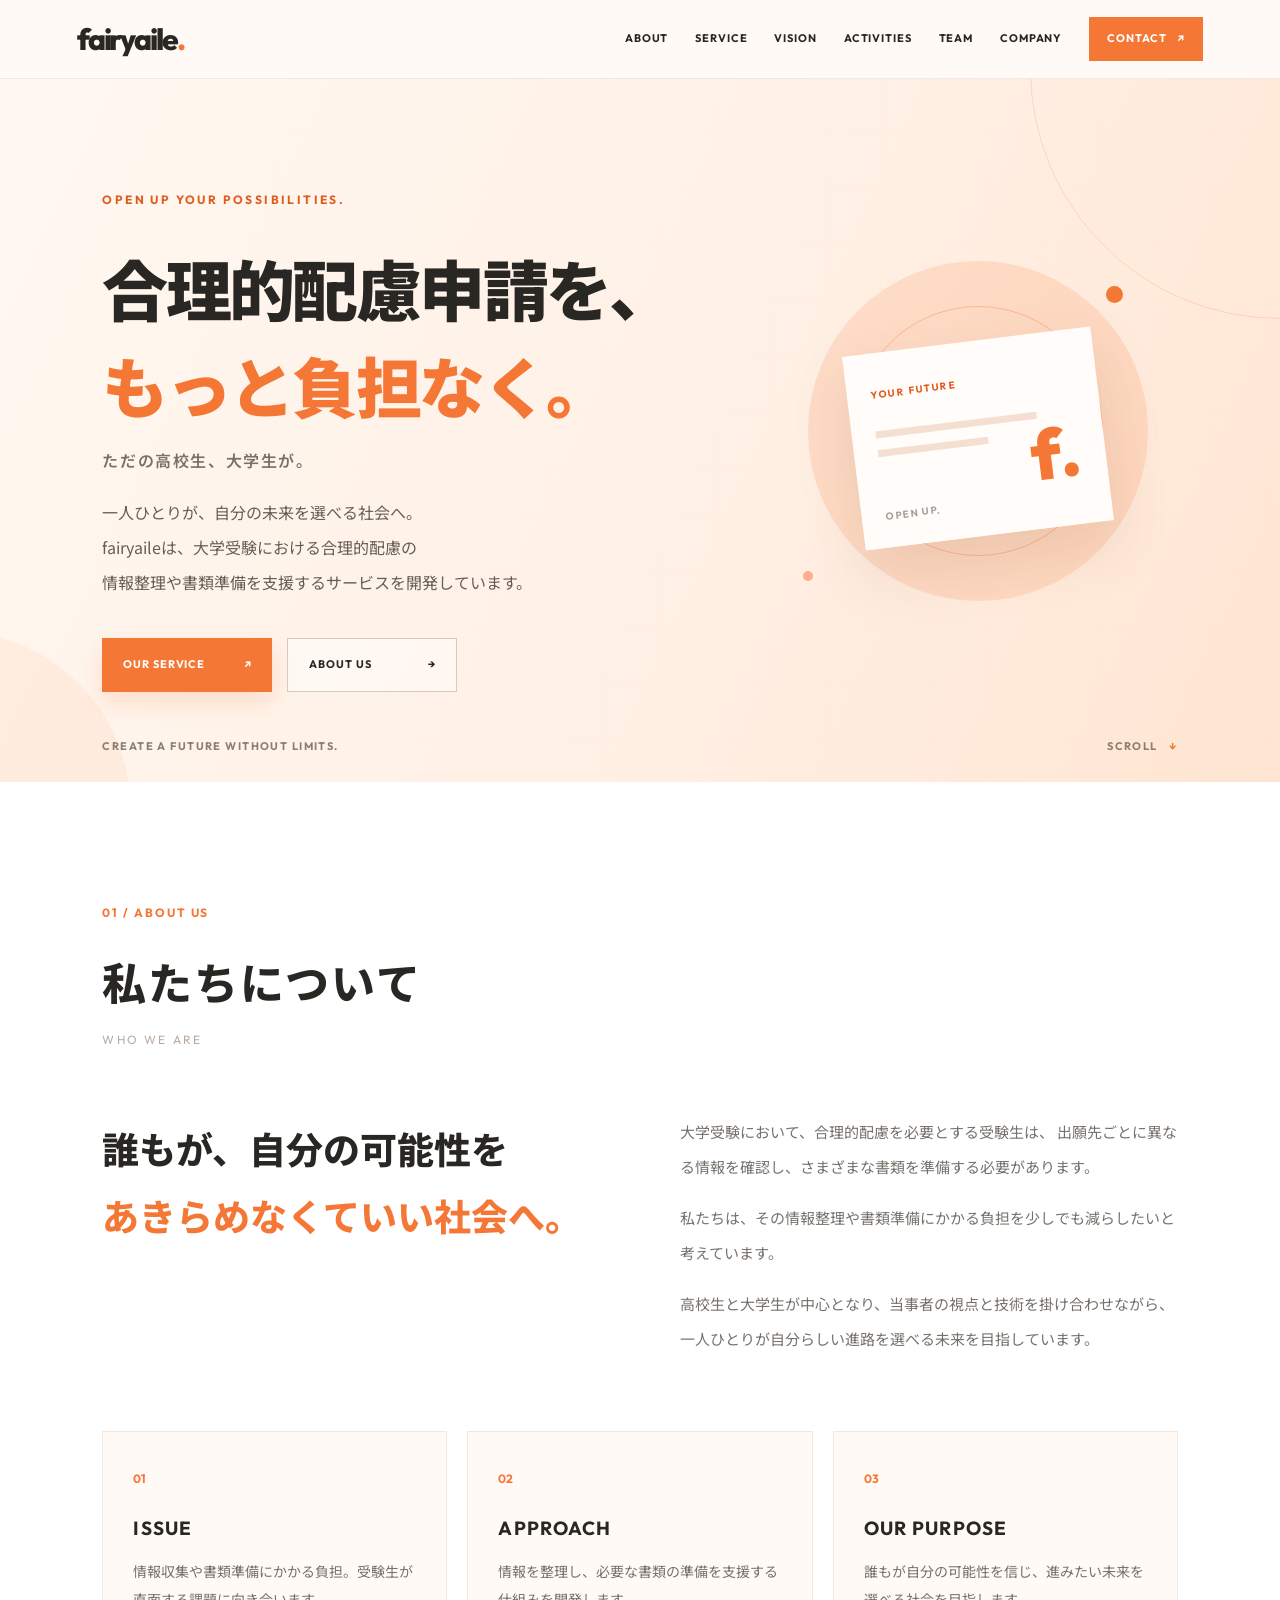
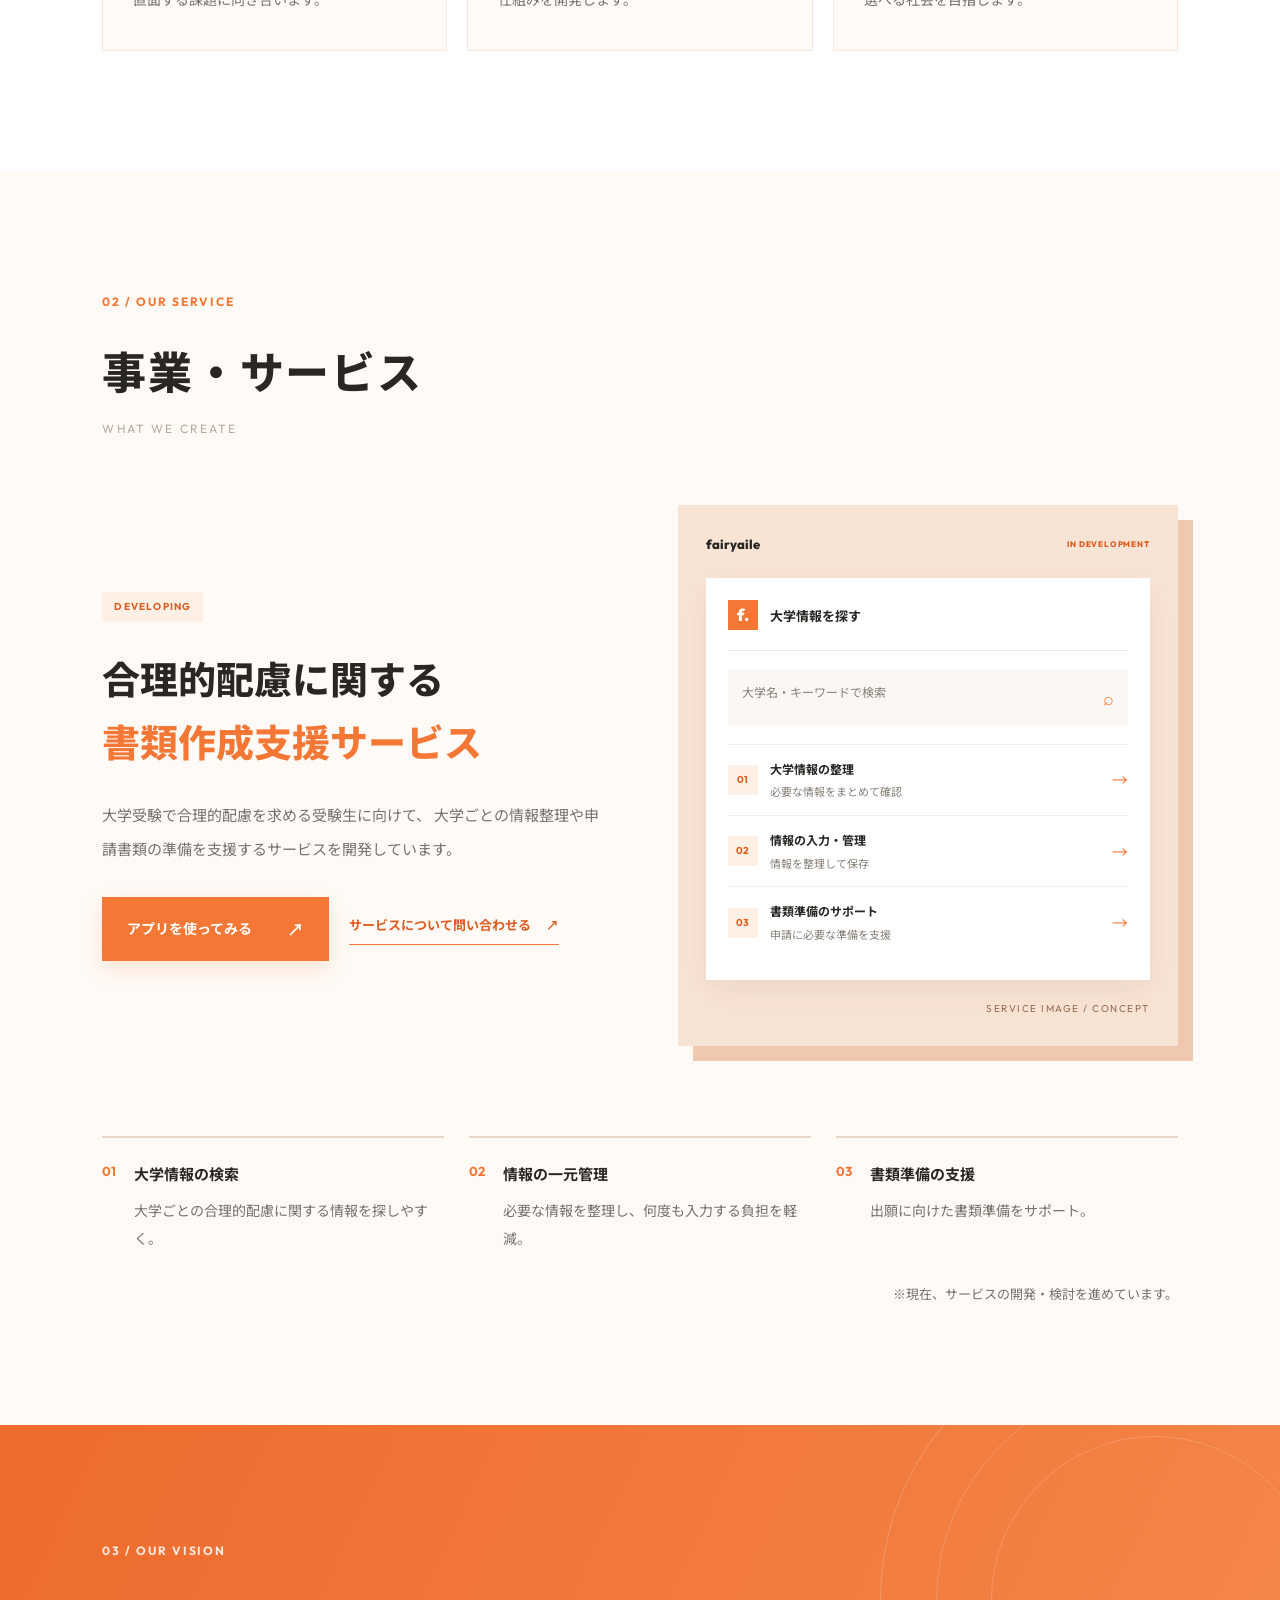
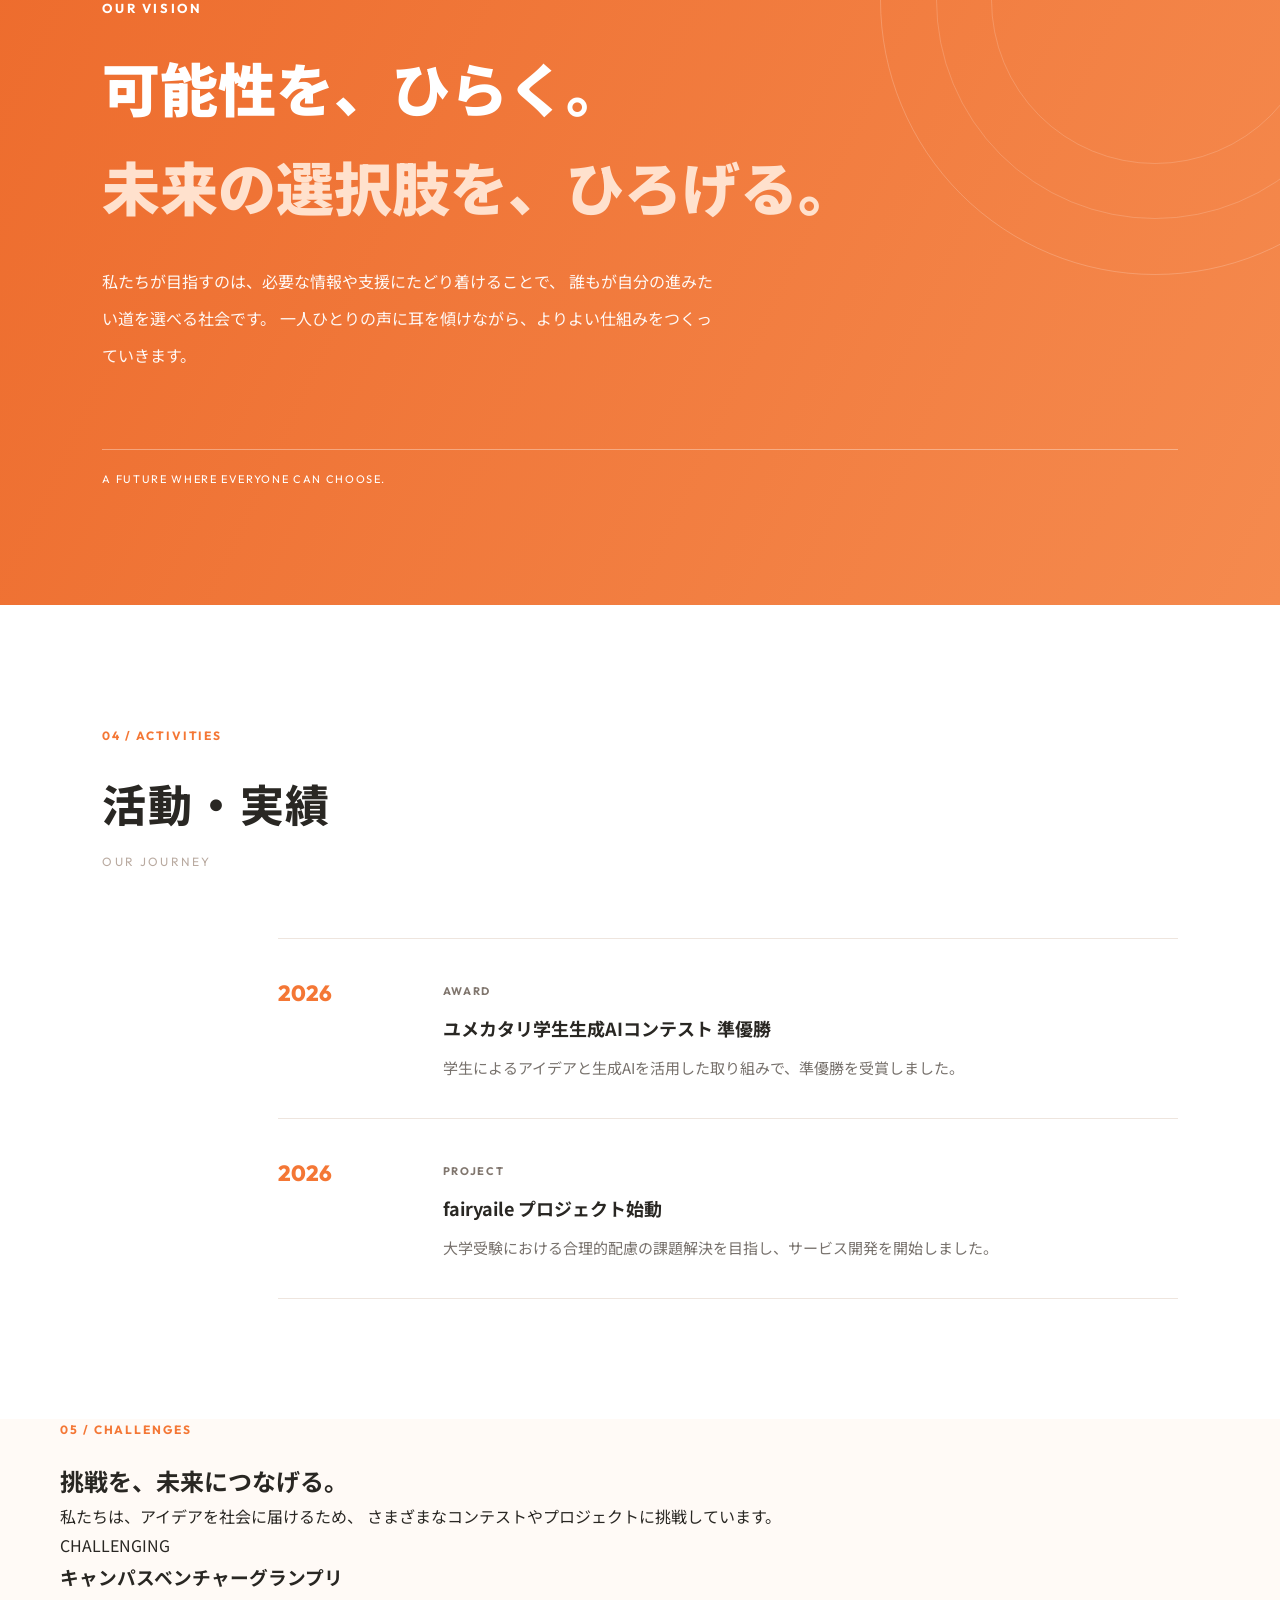
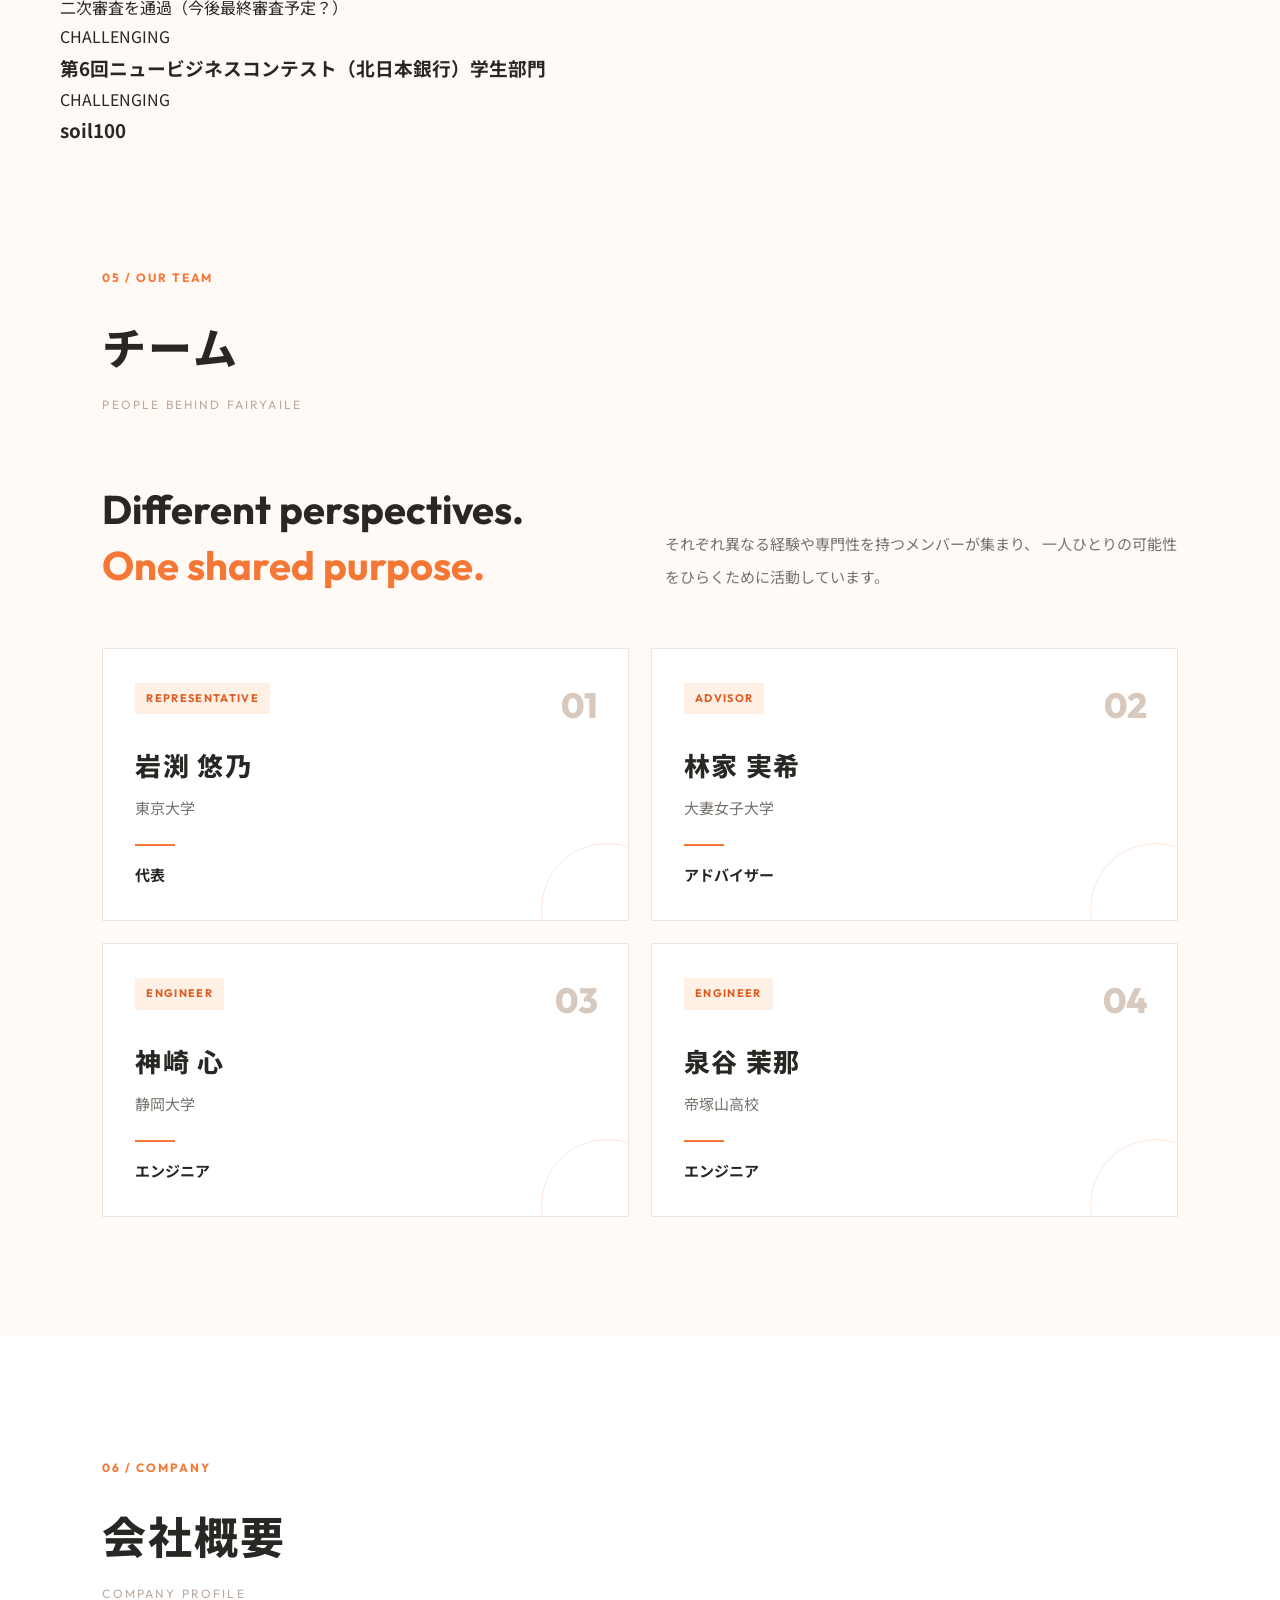
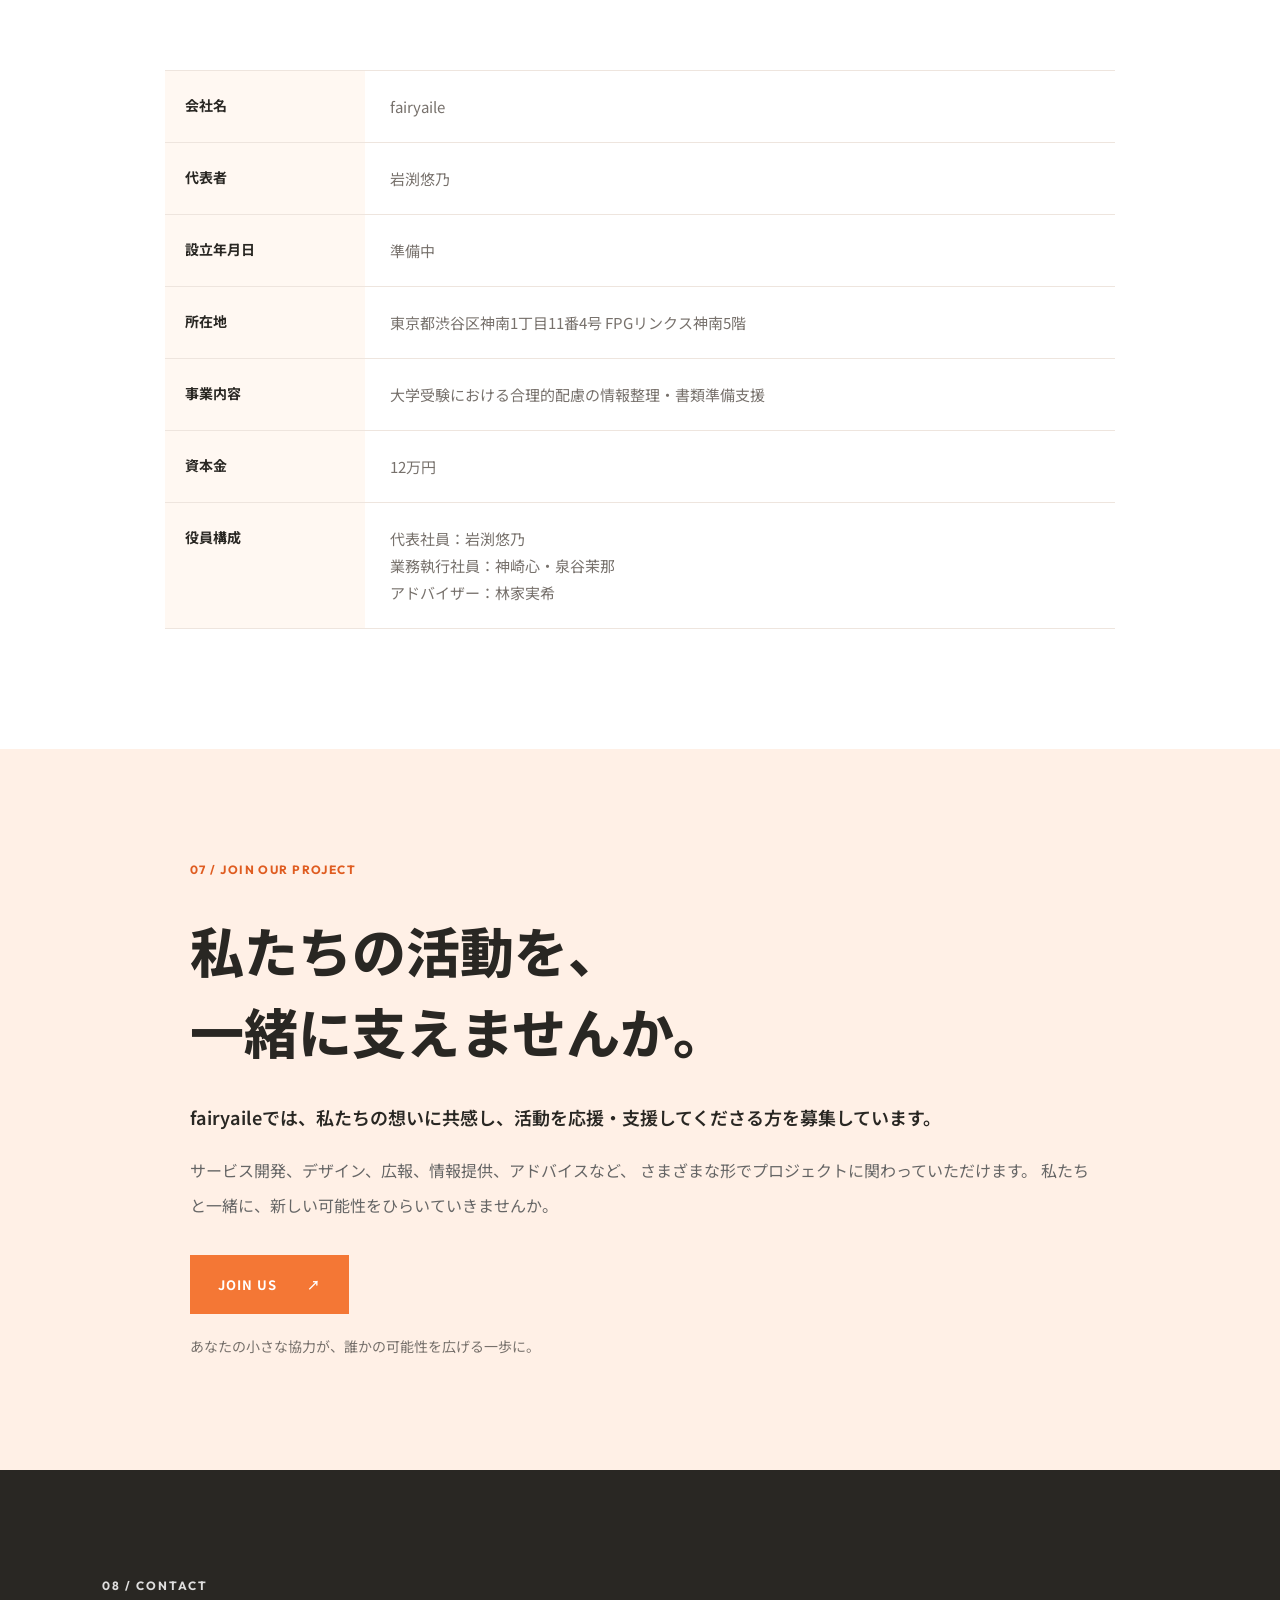
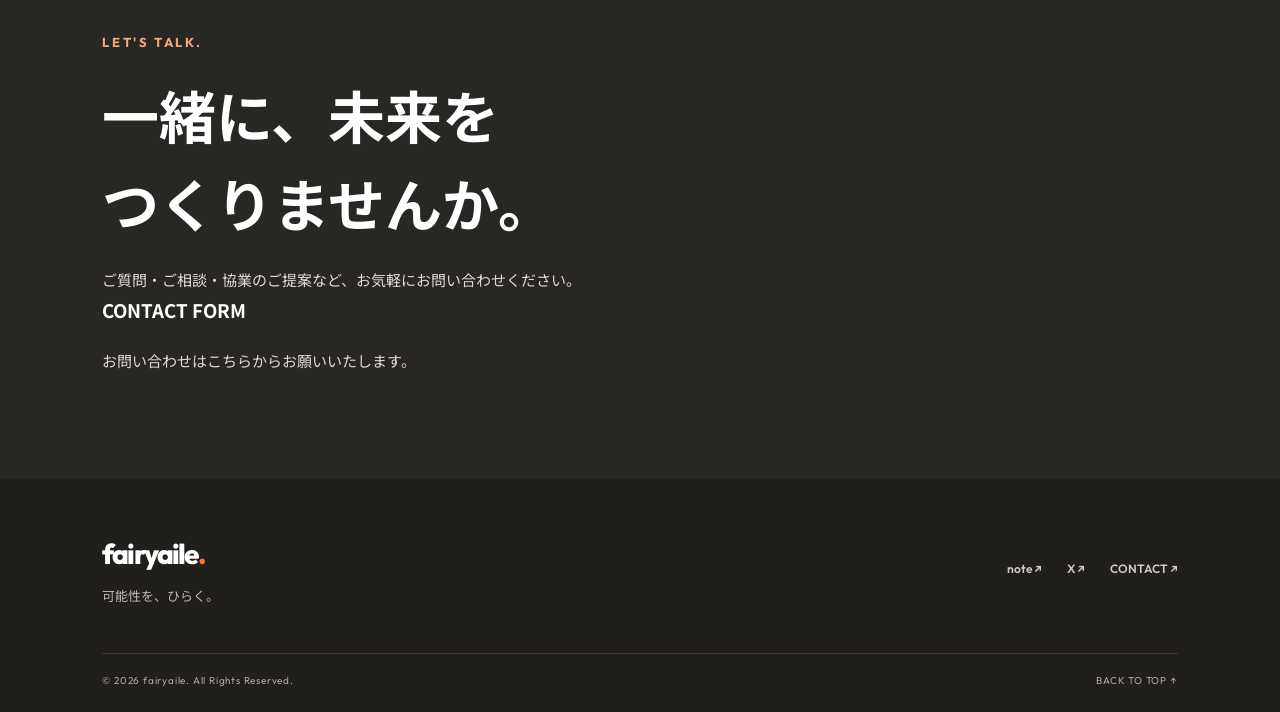
==== commit a9994dcf: "Update index.html" ====
--- a/index.html
+++ b/index.html
@@ -33,7 +33,7 @@
         <a href="#activities">ACTIVITIES</a>
         <a href="#team">TEAM</a>
         <a href="#company">COMPANY</a>
-        <a href="#contact" class="nav-contact">CONTACT <span>↗</span></a>
+        <a href="#contact-form" class="nav-contact">CONTACT <span>↗</span></a>
       </nav>
     </div>
   </header>
@@ -180,7 +180,7 @@
                 アプリを使ってみる <span>↗</span>
               </a>
 
-              <a href="#contact" class="text-link">
+              <a href="#contact-form" class="text-link">
                 サービスについて問い合わせる <span>↗</span>
               </a>
             </div>
@@ -318,6 +318,49 @@
       </div>
     </section>
 
+    <!-- CHALLENGES -->
+<section class="challenges-section" id="challenges">
+  <div class="section-inner">
+    <p class="section-label">05 / CHALLENGES</p>
+
+    <h2>挑戦を、未来につなげる。</h2>
+
+    <p class="challenges-intro">
+      私たちは、アイデアを社会に届けるため、
+      さまざまなコンテストやプロジェクトに挑戦しています。
+    </p>
+
+    <div class="challenge-list">
+
+      <div class="challenge-card">
+        <span class="challenge-status">CHALLENGING</span>
+        <h3>キャンパスベンチャーグランプリ</h3>
+        <p>
+          二次審査を通過（今後最終審査予定？）
+        </p>
+      </div>
+
+      <div class="challenge-card">
+        <span class="challenge-status">CHALLENGING</span>
+        <h3>第6回ニュービジネスコンテスト（北日本銀行）学生部門</h3>
+        <p>
+          
+        </p>
+      </div>
+
+      <div class="challenge-card">
+        <span class="challenge-status">CHALLENGING</span>
+        <h3>soil100</h3>
+        <p>
+          
+        </p>
+      </div>
+
+
+    </div>
+  </div>
+</section>
+
     <!-- TEAM -->
     <section class="section team-section" id="team">
       <div class="section-inner">
@@ -352,10 +395,10 @@
           <article class="member-card">
             <div class="member-number">02</div>
             <div class="member-role">ADVISOR</div>
-            <h3>林屋 実希</h3>
+            <h3>林家 実希</h3>
             <p class="member-school">大妻女子大学</p>
             <div class="member-divider"></div>
-            <p class="member-position">当事者アドバイザー</p>
+            <p class="member-position">アドバイザー</p>
           </article>
 
           <article class="member-card">
@@ -393,35 +436,45 @@
             <div>会社名</div>
             <p>fairyaile</p>
           </div>
+
           <div class="company-row">
             <div>代表者</div>
-            <p>準備中</p>
-          </div>
+            <p>岩渕悠乃</p>
+          </div>
+
           <div class="company-row">
             <div>設立年月日</div>
             <p>準備中</p>
           </div>
+
           <div class="company-row">
             <div>所在地</div>
             <p>東京都渋谷区神南1丁目11番4号 FPGリンクス神南5階</p>
           </div>
+
           <div class="company-row">
             <div>事業内容</div>
             <p>大学受験における合理的配慮の情報整理・書類準備支援</p>
           </div>
+
           <div class="company-row">
             <div>資本金</div>
-            <p>準備中</p>
-          </div>
+            <p>12万円</p>
+          </div>
+
           <div class="company-row">
             <div>役員構成</div>
-            <p>準備中</p>
-          </div>
-        </div>
-      </div>
-    </section>
-
-    <!-- SUPPORT -->
+            <p>
+              代表社員：岩渕悠乃<br>
+              業務執行社員：神崎心・泉谷茉那<br>
+              アドバイザー：林家実希
+            </p>
+          </div>
+        </div>
+      </div>
+    </section>
+
+    <!-- SUPPORT / JOIN US -->
     <section class="support-section" id="support">
       <div class="support-inner">
         <p class="section-label">07 / JOIN OUR PROJECT</p>
@@ -437,7 +490,7 @@
           私たちと一緒に、新しい可能性をひらいていきませんか。
         </p>
 
-        <a href="mailto:yuno6towa5@gmail.com?subject=fairyaileへのご支援について" class="support-button">
+        <a href="#contact-form" class="support-button">
           JOIN US <span>↗</span>
         </a>
 
@@ -450,16 +503,23 @@
       <div class="contact-inner">
         <p class="section-label light-label">08 / CONTACT</p>
         <p class="contact-en">LET'S TALK.</p>
+
         <h2>一緒に、未来を<br>つくりませんか。</h2>
-        <p>ご質問・ご相談・協業のご提案など、お気軽にお問い合わせください。</p>
-
-        <a href="mailto:yuno6towa5@gmail.com" class="contact-button">
-          CONTACT US <span>↗</span>
-        </a>
+
+        <p>
+          ご質問・ご相談・協業のご提案など、お気軽にお問い合わせください。
+        </p>
+
+        <!-- CONTACT FORM -->
+        <div class="contact-form" id="contact-form">
+          <h3>CONTACT FORM</h3>
+          <p>お問い合わせはこちらからお願いいたします。</p>
+
       </div>
     </section>
   </main>
 
+  <!-- FOOTER -->
   <footer class="footer">
     <div class="footer-main">
       <div>
@@ -470,7 +530,7 @@
       <div class="footer-links">
         <a href="https://note.com/gohigh_" target="_blank" rel="noopener noreferrer">note ↗</a>
         <a href="https://x.com/goritekihairyo?s=11" target="_blank" rel="noopener noreferrer">X ↗</a>
-        <a href="mailto:yuno6towa5@gmail.com">MAIL ↗</a>
+        <a href="#contact-form">CONTACT ↗</a>
       </div>
     </div>
 
